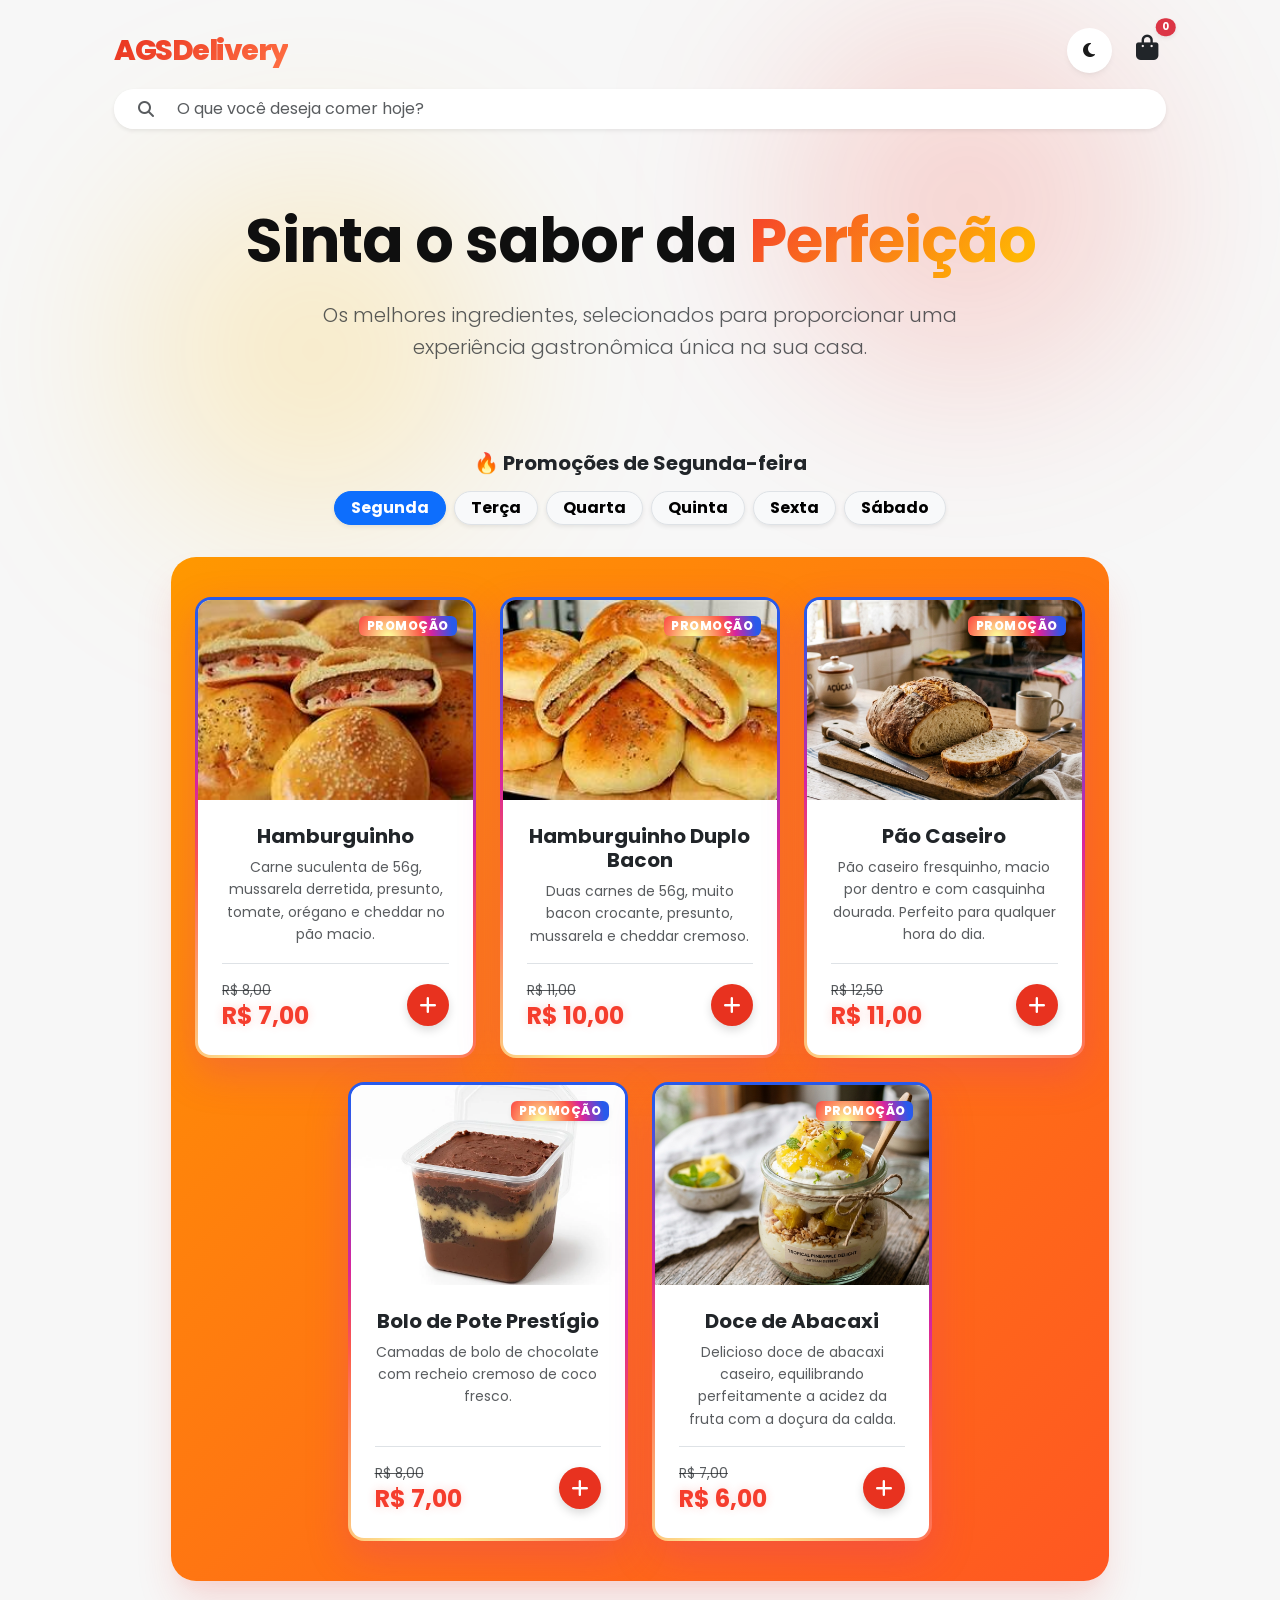
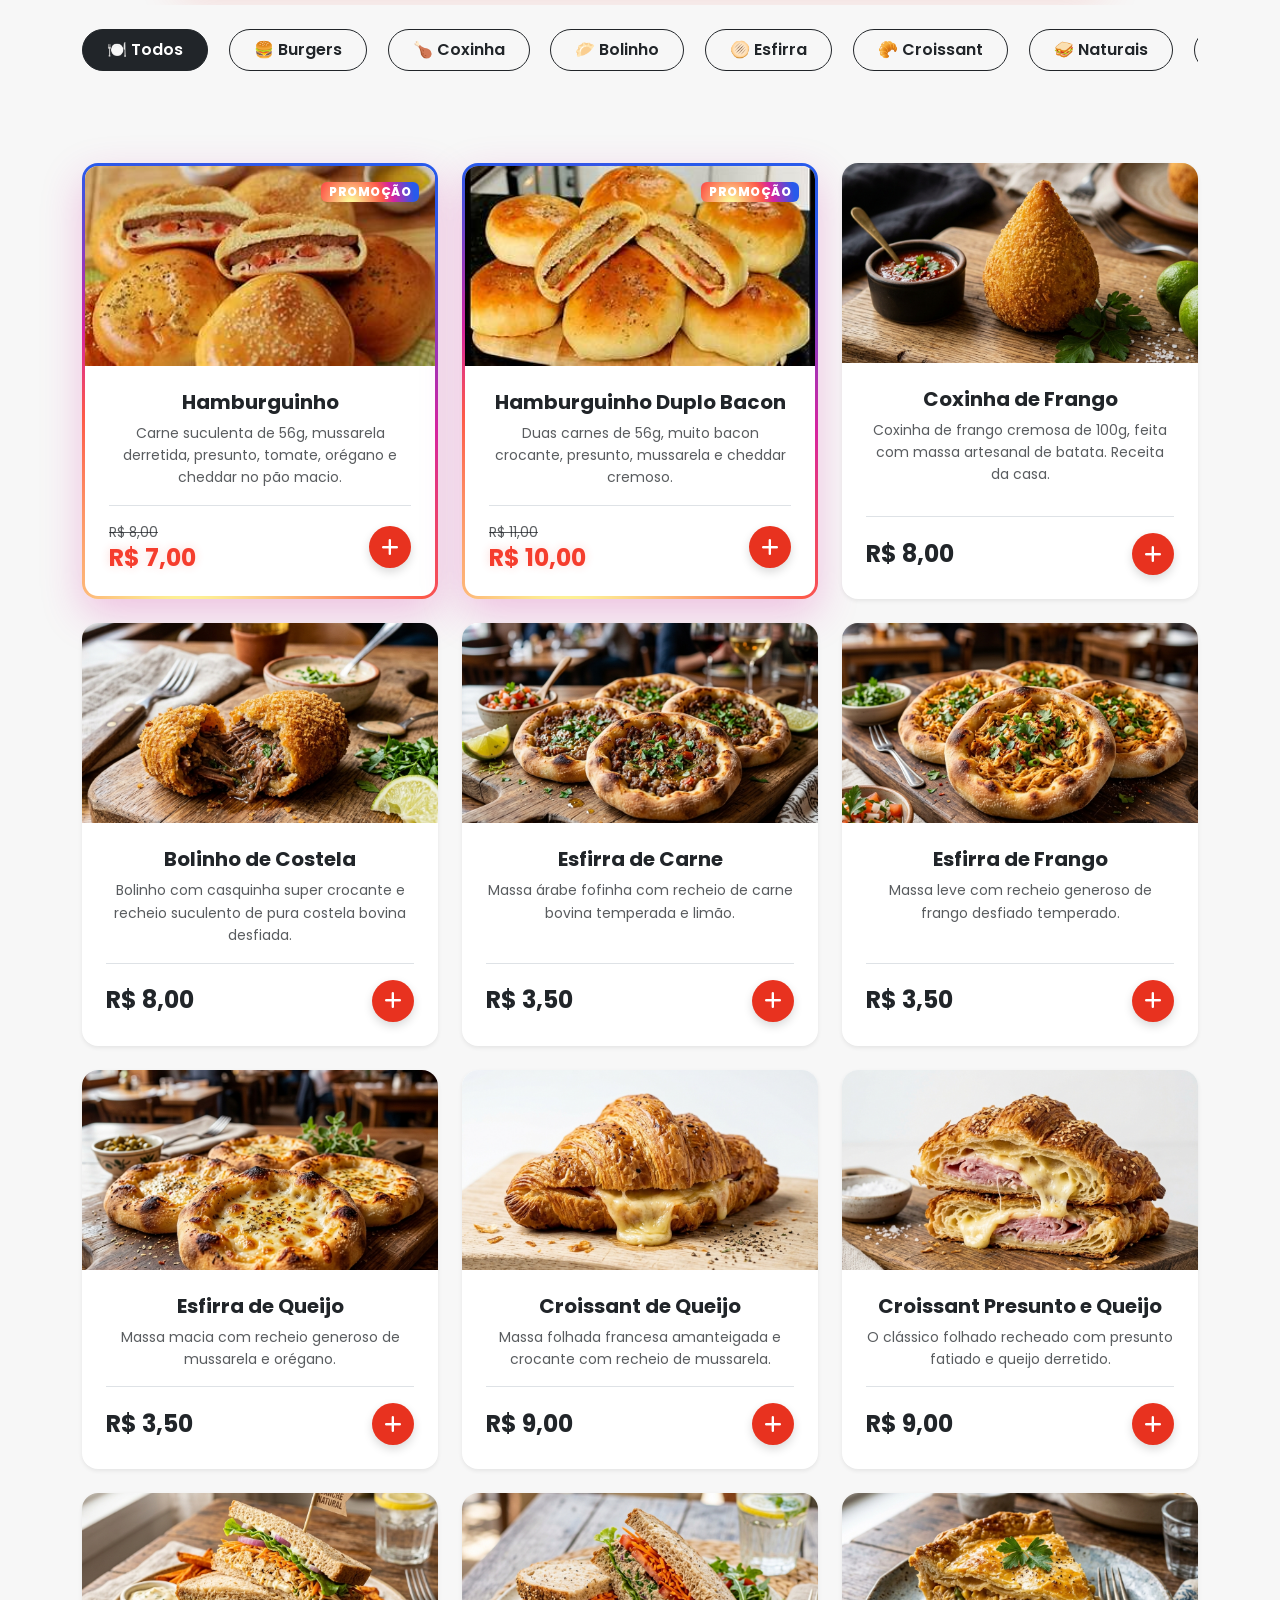
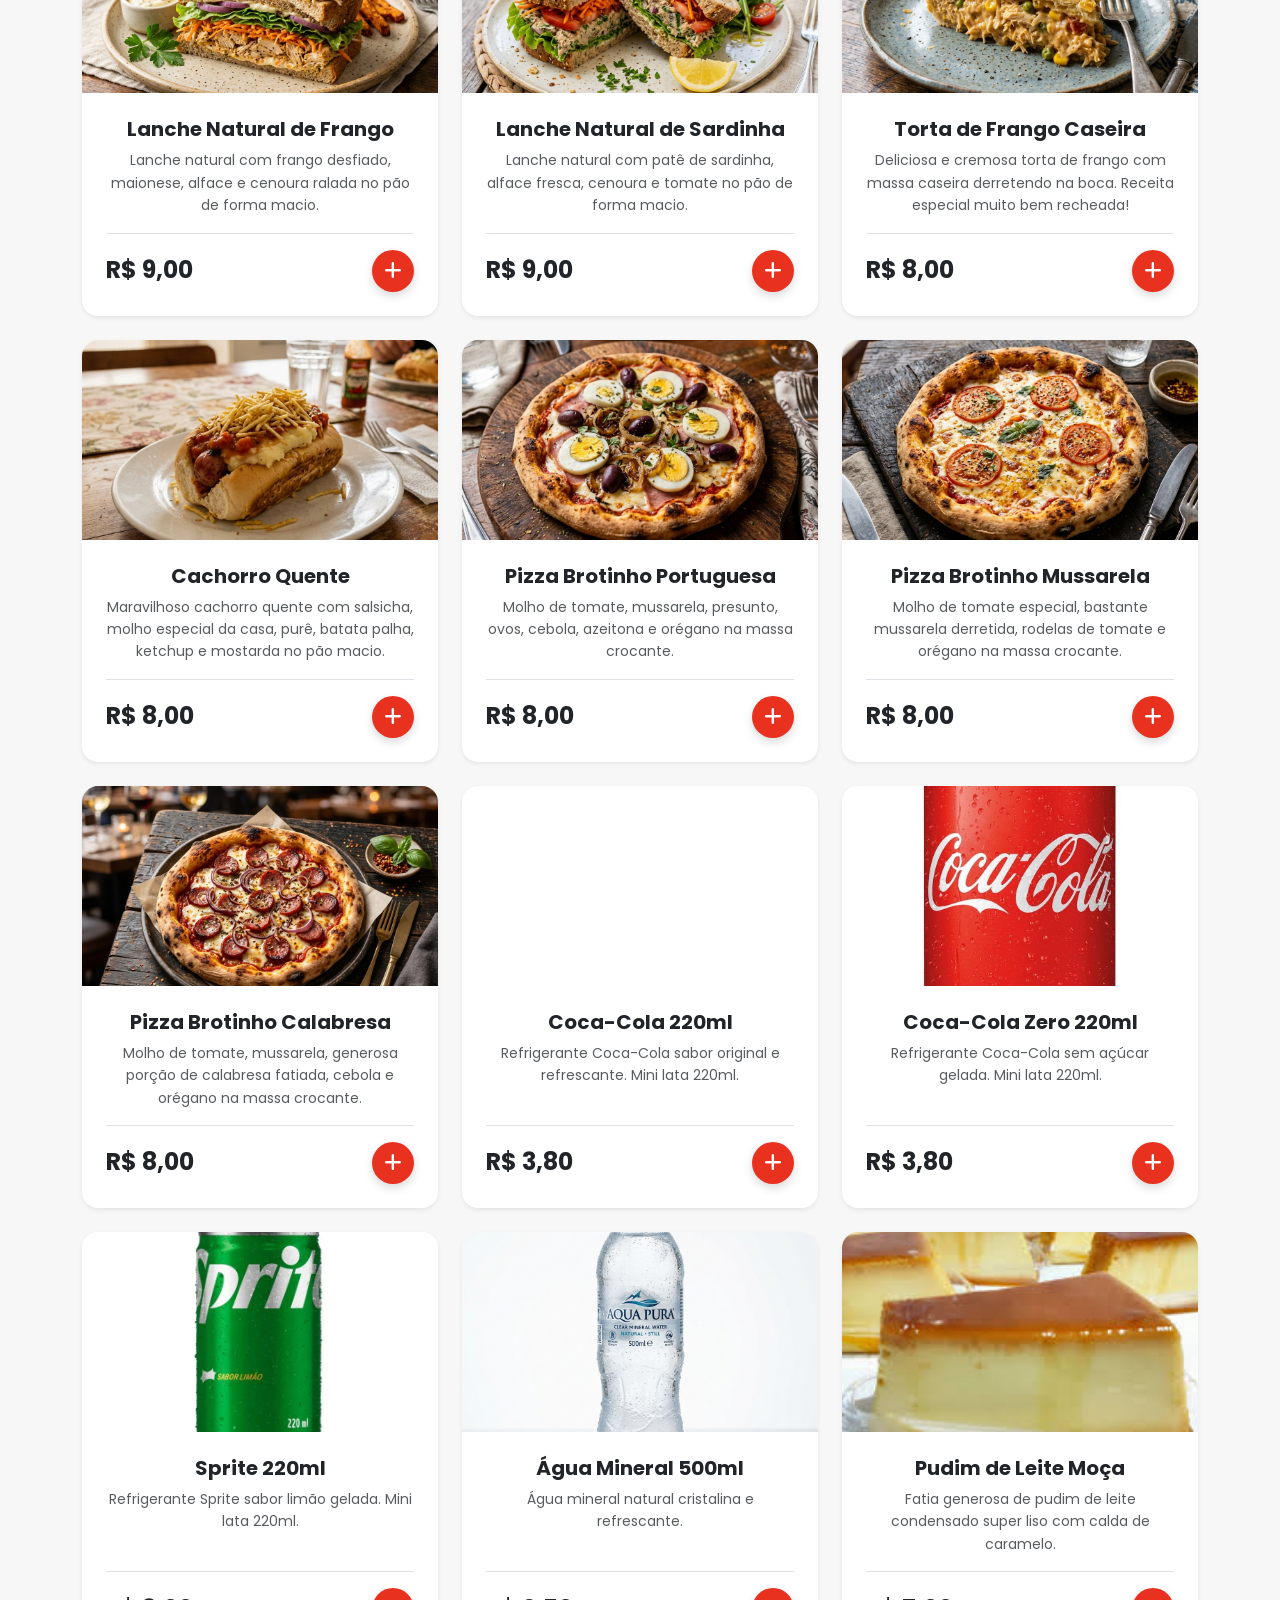
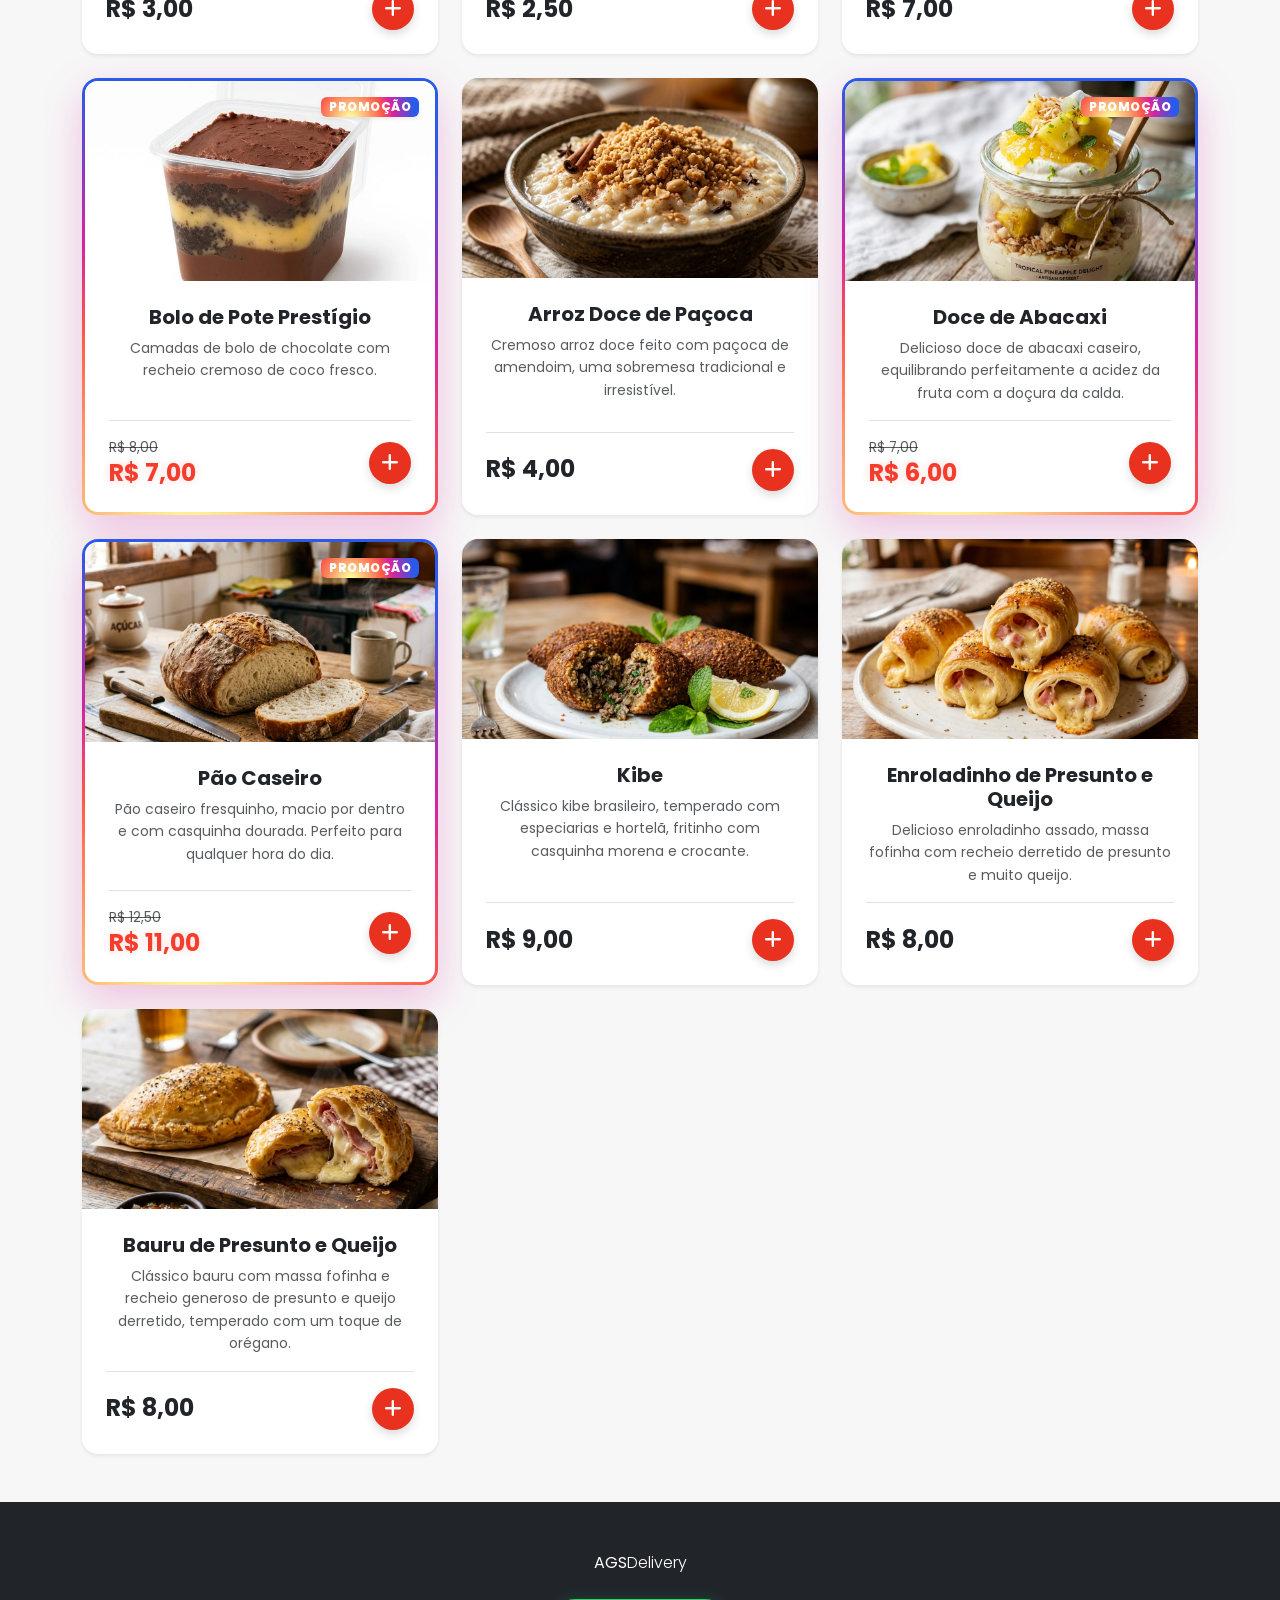
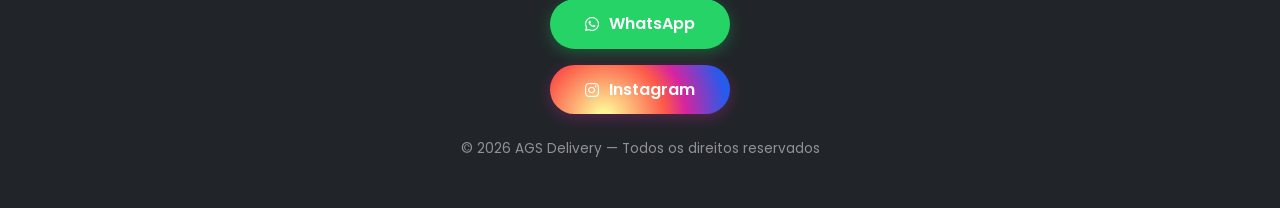
==== index.html @ 2863de83 "Cardapio 129" ====
<!DOCTYPE html>
<html lang="pt-br">

<head>
    <meta charset="UTF-8">
    <meta name="viewport" content="width=device-width, initial-scale=1.0">
    <link href="https://cdn.jsdelivr.net/npm/bootstrap@5.3.3/dist/css/bootstrap.min.css" rel="stylesheet">
    <link href="https://fonts.googleapis.com/css2?family=Poppins:wght@300;400;500;600;700;800;900&display=swap"
        rel="stylesheet">
    <link rel="stylesheet" href="https://cdnjs.cloudflare.com/ajax/libs/font-awesome/6.4.0/css/all.min.css">
    <link rel="stylesheet" href="./style.css?v=23">
</head>

<body>

    <header class="glass">
        <div class="container position-relative py-2">
            <div class="d-flex justify-content-between align-items-center">
                <div class="logo mb-0 text-start">AGS<span>Delivery</span></div>

                <div class="d-flex align-items-center gap-2">
                    <button id="themeToggle" class="theme-toggle me-2" title="Alternar tema">
                        <i class="fas fa-moon"></i>
                    </button>
                    <button class="cart-header-btn bg-transparent border-0 position-relative p-2" data-bs-toggle="modal"
                        data-bs-target="#cartModal" aria-label="Abrir Carrinho">
                        <i class="fas fa-shopping-bag text-dark" style="font-size: 1.6rem;"></i>
                        <span
                            class="position-absolute top-0 start-100 translate-middle badge rounded-pill bg-danger shadow-sm"
                            id="cartCount" style="font-size: 0.65rem;">0</span>
                    </button>
                </div>
            </div>

            <div class="search-container w-100 mt-3 pb-1">
                <div class="input-group shadow-sm rounded-pill">
                    <span class="input-group-text bg-white border-0 rounded-start-pill ps-4">
                        <i class="fas fa-search text-muted"></i>
                    </span>
                    <input type="text" id="searchInput" class="form-control bg-white border-0 rounded-end-pill py-2"
                        placeholder="O que você deseja comer hoje?">
                </div>
            </div>
        </div>
    </header>

    <main class="container">
        <section class="hero text-center">
            <h1 class="display-4 fw-bold">Sinta o sabor da <span class="text-gradient">Perfeição</span></h1>
            <p class="lead text-muted mx-auto" style="max-width: 700px;">
                Os melhores ingredientes, selecionados para proporcionar uma experiência gastronômica única na sua casa.
            </p>
        </section>

        <section id="promoCarouselContainer" class="daily-promo-section py-4"></section>

        <section class="categories" id="categoryContainer"></section>

        <section class="grid py-5">
            <div id="menuGrid" class="row g-4"></div>
        </section>
    </main>

    <footer class="bg-dark text-white py-5">
        <div class="container text-center">
            <div class="footer-logo mb-4">AGS<span style="font-weight:300">Delivery</span></div>

            <div class="footer-contact d-flex flex-column align-items-center gap-3 mb-4">
                <a href="https://chat.whatsapp.com/HgplOITiLRwKua9uh7a7Qv" target="_blank"
                    class="footer-btn whatsapp-btn">
                    <i class="fab fa-whatsapp"></i> WhatsApp
                </a>

                <a href="https://www.instagram.com/agsdelivery24/" target="_blank" rel="noopener noreferrer"
                    class="footer-btn instagram-btn">
                    <i class="fab fa-instagram"></i> Instagram
                </a>
            </div>

            <p class="footer-copy mb-0">© 2026 AGS Delivery — Todos os direitos reservados</p>
        </div>
    </footer>


    <!-- Cart Modal -->
    <div class="modal fade" id="cartModal" tabindex="-1" aria-labelledby="cartModalLabel" aria-hidden="true">
        <div class="modal-dialog modal-dialog-centered modal-lg">
            <div class="modal-content border-0 rounded-4 shadow-lg">
                <div class="modal-header border-bottom-0 pb-0">
                    <h5 class="modal-title fw-bold fs-4" id="cartModalLabel"><i
                            class="fas fa-shopping-bag me-2 text-primary"></i>Seu Carrinho</h5>
                    <button type="button" class="btn-close shadow-none" data-bs-dismiss="modal"
                        aria-label="Close"></button>
                </div>
                <div class="modal-body p-4">
                    <div id="cartItems" class="mb-4">
                        <p class="text-muted text-center my-4 py-4 bg-light rounded-4">Seu carrinho está vazio.</p>
                    </div>

                    <div class="bg-light p-4 rounded-4 mb-0">
                        <div class="d-flex justify-content-between align-items-center mb-0">
                            <h5 class="fw-bold mb-0 text-dark">Subtotal:</h5>
                            <h3 class="fw-bold text-danger mb-0" id="cartTotal">R$ 0,00</h3>
                        </div>
                    </div>
                </div>
                <div class="modal-footer border-top-0 pt-0 pb-4 px-4 d-flex flex-column flex-sm-row gap-2">
                    <button type="button" class="btn btn-light rounded-pill px-4 py-2 w-100 fw-bold border"
                        data-bs-dismiss="modal">Continuar Comprando</button>
                    <button id="btnConfirmarPedido" type="button" class="btn btn-primary rounded-pill px-4 py-2 w-100 fw-bold m-0 shadow-sm"
                         onclick="irParaPagamento()">Confirmar Pedido <i class="fas fa-arrow-right ms-2"></i></button>
                </div>
            </div>
        </div>
    </div>


    <!-- Toast Container -->
    <div id="toastContainer" class="toast-container"></div>

    <script src="https://cdn.jsdelivr.net/npm/bootstrap@5.3.3/dist/js/bootstrap.bundle.min.js"></script>
    <script src="menuData.js?v=17"> </script>
    <script src="script.js?v=30"></script>
</body>

</html><!-- refresh -->
---- style.css ----
@import url('https://fonts.googleapis.com/css2?family=Poppins:wght@300;400;500;600;700;800;900&display=swap');

:root {
    --primary: #e8321f;
    --primary-hover: #c42a18;
    --secondary: #0f0f0f;
    --accent: #ffb703;
    --background: #f7f7f7;
    --surface: #ffffff;
    --text: #1a1a1a;
    --text-muted: #6b7280;
    --shadow-sm: 0 4px 6px -1px rgba(0, 0, 0, 0.05), 0 2px 4px -1px rgba(0, 0, 0, 0.03);
    --shadow-md: 0 10px 20px -3px rgba(0, 0, 0, 0.08), 0 4px 6px -2px rgba(0, 0, 0, 0.04);
    --shadow-lg: 0 25px 40px -5px rgba(232, 50, 31, 0.15), 0 10px 15px -5px rgba(232, 50, 31, 0.05);
    --glass-bg: rgba(255, 255, 255, 0.85);
    --glass-border: rgba(255, 255, 255, 0.5);
    --gradient-primary: linear-gradient(135deg, #e8321f 0%, #ff7043 100%);
    --radius: 20px;
    --transition: all 0.4s cubic-bezier(0.16, 1, 0.3, 1);
}

/* Dark Mode Variables */
[data-theme="dark"] {
    --background: #0f0f0f;
    --surface: #1e1e1e;
    --text: #f3f4f6;
    --text-muted: #9ca3af;
    --glass-bg: rgba(30, 30, 30, 0.85);
    --glass-border: rgba(255, 255, 255, 0.1);
    --shadow-sm: 0 4px 6px -1px rgba(0, 0, 0, 0.3);
    --shadow-md: 0 10px 20px -3px rgba(0, 0, 0, 0.5);
    --shadow-lg: 0 25px 40px -5px rgba(0, 0, 0, 0.6);
}

* {
    margin: 0;
    padding: 0;
    box-sizing: border-box;
    font-family: 'Poppins', sans-serif;
}

body {
    background-color: var(--background);
    color: var(--text);
    overflow-x: hidden;
    line-height: 1.6;
}

/* Glassmorphism */
.glass {
    background: var(--glass-bg);
    backdrop-filter: blur(12px);
    -webkit-backdrop-filter: blur(12px);
    border: 1px solid var(--glass-border);
    box-shadow: var(--shadow-md);
}

/* Header */
header {
    position: fixed;
    top: 0;
    width: 100%;
    z-index: 1000;
    padding: 1.2rem 8%;
    display: flex;
    justify-content: space-between;
    align-items: center;
    transition: var(--transition);
}

header.scrolled {
    padding: 0.8rem 8%;
    background: rgba(255, 255, 255, 0.9);
}

.logo {
    font-size: 1.8rem;
    font-weight: 800;
    background: var(--gradient-primary);
    -webkit-background-clip: text;
    background-clip: text;
    -webkit-text-fill-color: transparent;
    letter-spacing: -1.5px;
}

.search-container input:focus {
    outline: none;
    box-shadow: 0 0 0 0.25rem rgba(232, 50, 31, 0.25);
}

/* Hero Section */
.hero {
    position: relative;
    margin-top: 80px;
    padding: 8rem 8% 6rem;
    text-align: center;
    background: transparent;
}

.hero::before,
.hero::after {
    content: '';
    position: absolute;
    width: 350px;
    height: 350px;
    border-radius: 50%;
    filter: blur(100px);
    z-index: -1;
    animation: blobBounce 8s infinite alternate ease-in-out;
}

.hero::before {
    top: -50px;
    right: 5%;
    background: rgba(245, 61, 45, 0.2);
}

.hero::after {
    bottom: -50px;
    left: 5%;
    background: rgba(255, 183, 3, 0.2);
    animation-delay: -4s;
}

@keyframes blobBounce {
    0% {
        transform: translateY(0) scale(1);
    }

    100% {
        transform: translateY(-50px) scale(1.2);
    }
}

.hero h1 {
    font-size: 3.8rem;
    font-weight: 800;
    color: var(--secondary);
    line-height: 1.1;
    margin-bottom: 1.5rem;
    letter-spacing: -1px;
}

.hero h1 span {
    background: linear-gradient(135deg, #f53d2d, #ffb703, #f53d2d);
    background-size: 200% auto;
    -webkit-background-clip: text;
    background-clip: text;
    -webkit-text-fill-color: transparent;
    animation: shine 4s linear infinite;
}

@keyframes shine {
    to {
        background-position: 200% center;
    }
}

.text-gradient {
    background: linear-gradient(135deg, #f53d2d, #ffb703, #f53d2d);
    background-size: 200% auto;
    -webkit-background-clip: text;
    background-clip: text;
    -webkit-text-fill-color: transparent;
    animation: shine 4s linear infinite;
}

.hero p {
    font-size: 1.25rem;
    color: var(--text-muted);
}

/* Categories */
.categories {
    padding: 1.5rem 0 1rem;
    display: flex;
    gap: 0.8rem;
    overflow-x: auto;
    position: sticky;
    top: 80px;
    z-index: 900;
    background: var(--background);
    scrollbar-width: thin;
    scrollbar-color: var(--primary) #e9ecef;
    transition: top 0.3s ease;
    scroll-padding: 0 20px;
}

/* Product Card */
.product-card {
    background: var(--surface);
    border-radius: var(--radius);
    overflow: hidden;
    transition: transform 0.4s cubic-bezier(0.165, 0.84, 0.44, 1), box-shadow 0.4s ease;
    border: 1px solid var(--glass-border);
    display: flex;
    flex-direction: column;
    position: relative;
    box-shadow: var(--shadow-sm);
}

.product-card:hover {
    transform: translateY(-10px);
    box-shadow: 0 20px 40px rgba(0, 0, 0, 0.12);
    border-color: rgba(232, 50, 31, 0.1);
}

.product-image-container {
    width: 100%;
    height: 240px;
    background: #f8f8f8;
    overflow: hidden;
    position: relative;
    display: block;
}

.product-image {
    width: 100%;
    height: 100%;
    object-fit: cover;
    transition: transform 0.8s ease;
    display: block;
}

.product-info {
    padding: 1.8rem;
    flex-grow: 1;
    display: flex;
    flex-direction: column;
}

.product-info h3 {
    font-size: 1.3rem;
    margin-bottom: 0.6rem;
    color: var(--secondary);
    font-weight: 700;
}

.product-info p {
    font-size: 0.95rem;
    color: var(--text-muted);
    margin-bottom: 1.5rem;
    display: -webkit-box;
    -webkit-line-clamp: 2;
    line-clamp: 2;
    -webkit-box-orient: vertical;
    overflow: hidden;
    height: 3rem;
}

.product-footer {
    display: flex;
    justify-content: space-between;
    align-items: center;
    margin-top: auto;
    padding-top: 1.2rem;
    border-top: 1px solid #f8f8f8;
}

.price {
    font-size: 1.6rem;
    font-weight: 900;
    background: var(--gradient-primary);
    -webkit-background-clip: text;
    background-clip: text;
    -webkit-text-fill-color: transparent;
}

/* Daily Promo Section */
.daily-promo-section {
    padding: 0 8% 2rem;
    margin-top: -3rem;
    position: relative;
    z-index: 10;
}

.promo-banner {
    background: linear-gradient(135deg, var(--primary) 0%, #ff5252 100%);
    border-radius: var(--radius);
    padding: 2rem;
    color: white;
    box-shadow: var(--shadow-lg);
    position: relative;
    overflow: hidden;
}

.promo-day-selector {
    display: flex;
    gap: 0.5rem;
    margin-bottom: 0.8rem;
    overflow-x: auto;
    scrollbar-width: none;
}

.promo-day-selector::-webkit-scrollbar {
    display: none;
}

.day-btn {
    background: white;
    border: 1px solid #e0e0e0;
    color: var(--text-muted);
    padding: 0.5rem 1.2rem;
    border-radius: 50px;
    cursor: pointer;
    font-weight: 600;
    transition: var(--transition);
    font-size: 0.95rem;
}

.day-btn.active {
    background: var(--primary);
    color: white;
    border-color: var(--primary);
}

.promo-title {
    font-size: 1.6rem;
    margin-bottom: 1.5rem;
    font-weight: 800;
    display: flex;
    align-items: center;
    gap: 10px;
}

/* Promo Banner Overrides */
.promo-product-card {
    transition: transform 0.3s ease, box-shadow 0.3s ease;
}

.promo-product-card:hover {
    transform: translateY(-8px);
}

/* Promotional Product Card Specifics */
.promo-product-card {
    box-shadow: 0 15px 35px rgba(0, 0, 0, 0.1) !important;
}

.promo-product-card .product-image-container {
    height: 180px;
}

.promo-product-card .product-info h3 {
    font-size: 1.05rem;
    line-height: 1.35;
    height: 4.3rem;
    /* Espaço para até 3 linhas de título */
    margin-bottom: 0.5rem;
    display: -webkit-box;
    -webkit-line-clamp: 3;
    line-clamp: 3;
    -webkit-box-orient: vertical;
    overflow: hidden;
}

.promo-product-card .product-info p {
    font-size: 0.85rem;
    height: 3.8rem;
    /* Espaço para até 3 linhas de descrição */
    margin-bottom: 1rem;
    display: -webkit-box;
    -webkit-line-clamp: 3;
    line-clamp: 3;
    -webkit-box-orient: vertical;
    overflow: hidden;
}

.promo-product-card .price {
    font-size: 1.5rem;
    white-space: nowrap;
}

/* Helpers from script.js */
.promo-badge {
    position: absolute;
    top: 10px;
    right: 10px;
    background: var(--gradient-primary);
    color: white;
    padding: 6px 14px;
    border-radius: 30px;
    font-weight: 900;
    font-size: 0.85rem;
    z-index: 10;
    box-shadow: 0 6px 15px rgba(232, 50, 31, 0.4);
    letter-spacing: 1px;
    text-transform: uppercase;
}

.promo-border {
    border: 3px solid transparent !important;
    background: linear-gradient(white, white) padding-box,
        radial-gradient(circle at 30% 107%, #fdf497 0%, #fdf497 5%, #fd5949 45%, #d6249f 60%, #285AEB 90%) border-box;
    box-shadow: 0 15px 40px rgba(214, 36, 159, 0.25) !important;
    transform: translateY(-8px);
}

.product-card:hover .card-img-top {
    transform: scale(1.08);
}

.card-img-top {
    transition: transform 0.6s cubic-bezier(0.165, 0.84, 0.44, 1);
}

.bg-instagram {
    background: radial-gradient(circle at 30% 107%, #fdf497 0%, #fdf497 5%, #fd5949 45%, #d6249f 60%, #285AEB 90%);
    color: white !important;
    font-weight: 800;
    letter-spacing: 0.5px;
    box-shadow: 0 4px 10px rgba(0, 0, 0, 0.2);
}

.promo-price-text {
    color: #f53d2d;
    text-shadow: 0 0 10px rgba(245, 61, 45, 0.2);
}

.price-wrapper {
    text-align: left;
}

.price-label {
    color: var(--text-muted);
    font-size: 0.75rem;
    text-transform: uppercase;
    font-weight: 700;
    display: block;
    margin-bottom: 2px;
}

.empty-state {
    grid-column: 1 / -1;
    text-align: center;
    padding: 4rem 2rem;
    color: var(--text-muted);
}

.empty-state i {
    font-size: 3rem;
    margin-bottom: 1rem;
    color: #eee;
}

/* Footer Buttons */
.footer-btn {
    padding: 12px 30px;
    border-radius: 50px;
    text-decoration: none;
    font-weight: 600;
    display: inline-flex;
    align-items: center;
    justify-content: center;
    gap: 10px;
    transition: var(--transition);
    color: white !important;
    min-width: 180px;
}

.whatsapp-btn {
    background: #25D366;
    box-shadow: 0 4px 15px rgba(37, 211, 102, 0.3);
}

.whatsapp-btn:hover {
    transform: translateY(-3px);
    box-shadow: 0 8px 25px rgba(37, 211, 102, 0.5);
    background: #1eb956;
}

.instagram-btn {
    background: radial-gradient(circle at 30% 107%, #fdf497 0%, #fdf497 5%, #fd5949 45%, #d6249f 60%, #285AEB 90%);
    box-shadow: 0 4px 15px rgba(214, 36, 159, 0.3);
}

/* Category Scrolling */
.categories {
    overflow-x: auto !important;
    -webkit-overflow-scrolling: touch;
    /* Scroll suave no iOS */
    scroll-behavior: smooth;
    padding-bottom: 12px;
    white-space: nowrap;
}

.categories::-webkit-scrollbar {
    height: 8px;
    display: block;
}

.categories::-webkit-scrollbar-track {
    background: #e9ecef;
    border-radius: 100px;
    margin: 0 20px;
}

.categories::-webkit-scrollbar-thumb {
    background: var(--primary);
    border-radius: 100px;
    border: 2px solid #e9ecef;
    box-shadow: 0 1px 3px rgba(0, 0, 0, 0.1);
}

.categories::-webkit-scrollbar-thumb:hover {
    background: var(--primary-hover);
}

/* Cart Button & Modal */
.cart-floating-btn {
    position: fixed;
    bottom: 30px;
    right: 30px;
    height: 65px;
    width: 65px;
    border-radius: 50%;
    background: var(--gradient-primary);
    color: white;
    border: none;
    font-size: 1.5rem;
    z-index: 1050;
    display: flex;
    justify-content: center;
    align-items: center;
    transition: transform 0.3s cubic-bezier(0.175, 0.885, 0.32, 1.275);
}

.cart-floating-btn:hover {
    transform: scale(1.1);
    color: white;
}

.cart-item {
    display: flex;
    justify-content: space-between;
    align-items: center;
    padding: 12px 16px;
    background: #fff;
    border: 1px solid #dee2e6;
    border-radius: 12px;
    margin-bottom: 10px;
    transition: all 0.2s ease;
}

.cart-item:hover {
    box-shadow: 0 4px 8px rgba(0, 0, 0, 0.05);
}

.cart-item-name {
    font-weight: 700;
    color: #212529;
    font-size: 0.95rem;
    margin-bottom: 2px;
}

.cart-item-price {
    color: var(--primary);
    font-size: 0.9rem;
    font-weight: 600;
}

/* Stylish Add Button */
.btn-add-cart {
    background: var(--primary);
    /* Vermelho/Laranja do tema */
    color: #ffffff;
    border: none;
    width: 42px;
    height: 42px;
    border-radius: 50%;
    display: flex;
    justify-content: center;
    align-items: center;
    font-size: 1.2rem;
    transition: all 0.3s cubic-bezier(0.175, 0.885, 0.32, 1.275);
    box-shadow: 0 4px 10px rgba(0, 0, 0, 0.15);
}

.btn-add-cart:hover {
    background: #d32f2f;
    transform: scale(1.1) rotate(90deg);
    color: white;
}

.btn-add-cart.active {
    background: #25D366;
    /* WhatsApp Green for checkmark */
    transform: scale(1.1);
    color: white;
}

.instagram-btn:hover {
    transform: translateY(-3px) scale(1.02);
    box-shadow: 0 8px 25px rgba(214, 36, 159, 0.5);
}

.footer-copy {
    font-size: 0.85rem;
    color: rgba(255, 255, 255, 0.5);
}

/* MOBILE QUERIES */
@media (max-width: 600px) {
    header {
        padding: 0.8rem 5%;
        flex-direction: column;
        gap: 0.8rem;
    }

    header.scrolled {
        padding: 0.6rem 5%;
    }

    .logo {
        font-size: 1.5rem;
    }

    .search-container {
        margin: 0;
        width: 100%;
        max-width: 100%;
    }

    .search-container input {
        padding: 0.7rem 1.2rem 0.7rem 2.8rem;
        font-size: 0.9rem;
    }

    .hero {
        margin-top: 100px;
        padding: 4rem 5% 3rem;
    }

    .hero h1 {
        font-size: 2rem;
    }

    .hero p {
        font-size: 1rem;
    }

    .categories {
        padding: 0.8rem 5%;
        top: 115px;
        gap: 0.6rem;
    }

    .category-pill {
        padding: 0.6rem 1.4rem;
        font-size: 0.85rem;
    }

    .menu-grid {
        padding: 1.5rem 5% 4rem;
        grid-template-columns: 1fr;
        gap: 1.5rem;
    }

    .product-image-container {
        height: 200px !important;
    }

    .daily-promo-section {
        padding: 0 5% 1.5rem;
    }

    .promo-banner {
        padding: 1.5rem 1rem;
    }

    .promo-day-selector {
        padding: 0 5%;
        justify-content: flex-start !important;
    }

    .day-btn {
        padding: 0.4rem 1rem;
        font-size: 0.85rem;
    }

    .promo-title {
        font-size: 1.2rem;
        justify-content: center;
        margin-bottom: 1.5rem;
    }

    .promo-items {
        flex-direction: column !important;
        overflow-x: visible !important;
        gap: 1.5rem;
    }

    .promo-items .product-card {
        flex: 1 1 auto !important;
        width: 100% !important;
        min-width: 100% !important;
        max-width: 100% !important;
        scroll-snap-align: none;
    }

    .promo-product-card .product-image-container {
        height: 180px !important;
    }

    .product-image {
        display: block !important;
        height: 100% !important;
    }

    footer {
        padding: 3rem 5%;
    }
}

/* Checkout Enhancements */
.checkout-fields .form-control {
    background-color: #f8f9fa;
    transition: var(--transition);
}

.checkout-fields .form-control:focus {
    background-color: #fff;
    box-shadow: 0 0 0 0.25rem rgba(232, 50, 31, 0.1);
}

.pix-payment-container {
    background: #fff;
    transition: var(--transition);
}

.qr-code-wrapper {
    transition: var(--transition);
}

.qr-code-wrapper:hover {
    transform: scale(1.05);
}

/* Dark Mode Toggle Button */
.theme-toggle {
    width: 45px;
    height: 45px;
    border-radius: 50%;
    border: none;
    background: var(--surface);
    color: var(--text);
    display: flex;
    align-items: center;
    justify-content: center;
    cursor: pointer;
    box-shadow: var(--shadow-sm);
    transition: var(--transition);
}

.theme-toggle:hover {
    transform: rotate(15deg) scale(1.1);
}

/* Toast Notifications */
.toast-container {
    position: fixed;
    bottom: 100px;
    left: 50%;
    transform: translateX(-50%);
    z-index: 2000;
    pointer-events: none;
}

.toast-custom {
    background: var(--secondary);
    color: white;
    padding: 12px 24px;
    border-radius: 50px;
    font-weight: 600;
    margin-bottom: 10px;
    box-shadow: var(--shadow-lg);
    display: flex;
    align-items: center;
    gap: 10px;
    animation: toastSlideUp 0.4s cubic-bezier(0.175, 0.885, 0.32, 1.275);
    pointer-events: auto;
}

[data-theme="dark"] .toast-custom {
    background: var(--primary);
}

@keyframes toastSlideUp {
    from {
        transform: translateY(50px);
        opacity: 0;
    }

    to {
        transform: translateY(0);
        opacity: 1;
    }
}

@keyframes slideDown {
    from {
        opacity: 0;
        transform: translateY(-20px);
    }

    to {
        opacity: 1;
        transform: translateY(0);
    }
}

@keyframes slideUp {
    from {
        opacity: 0;
        transform: translateY(30px);
    }

    to {
        opacity: 1;
        transform: translateY(0);
    }
}

.border-dashed {
    border: 2px dashed #dee2e6;
}

.x-small {
    font-size: 0.75rem;
}

[data-theme="dark"] .border-dashed {
    border-color: rgba(255, 255, 255, 0.1);
}
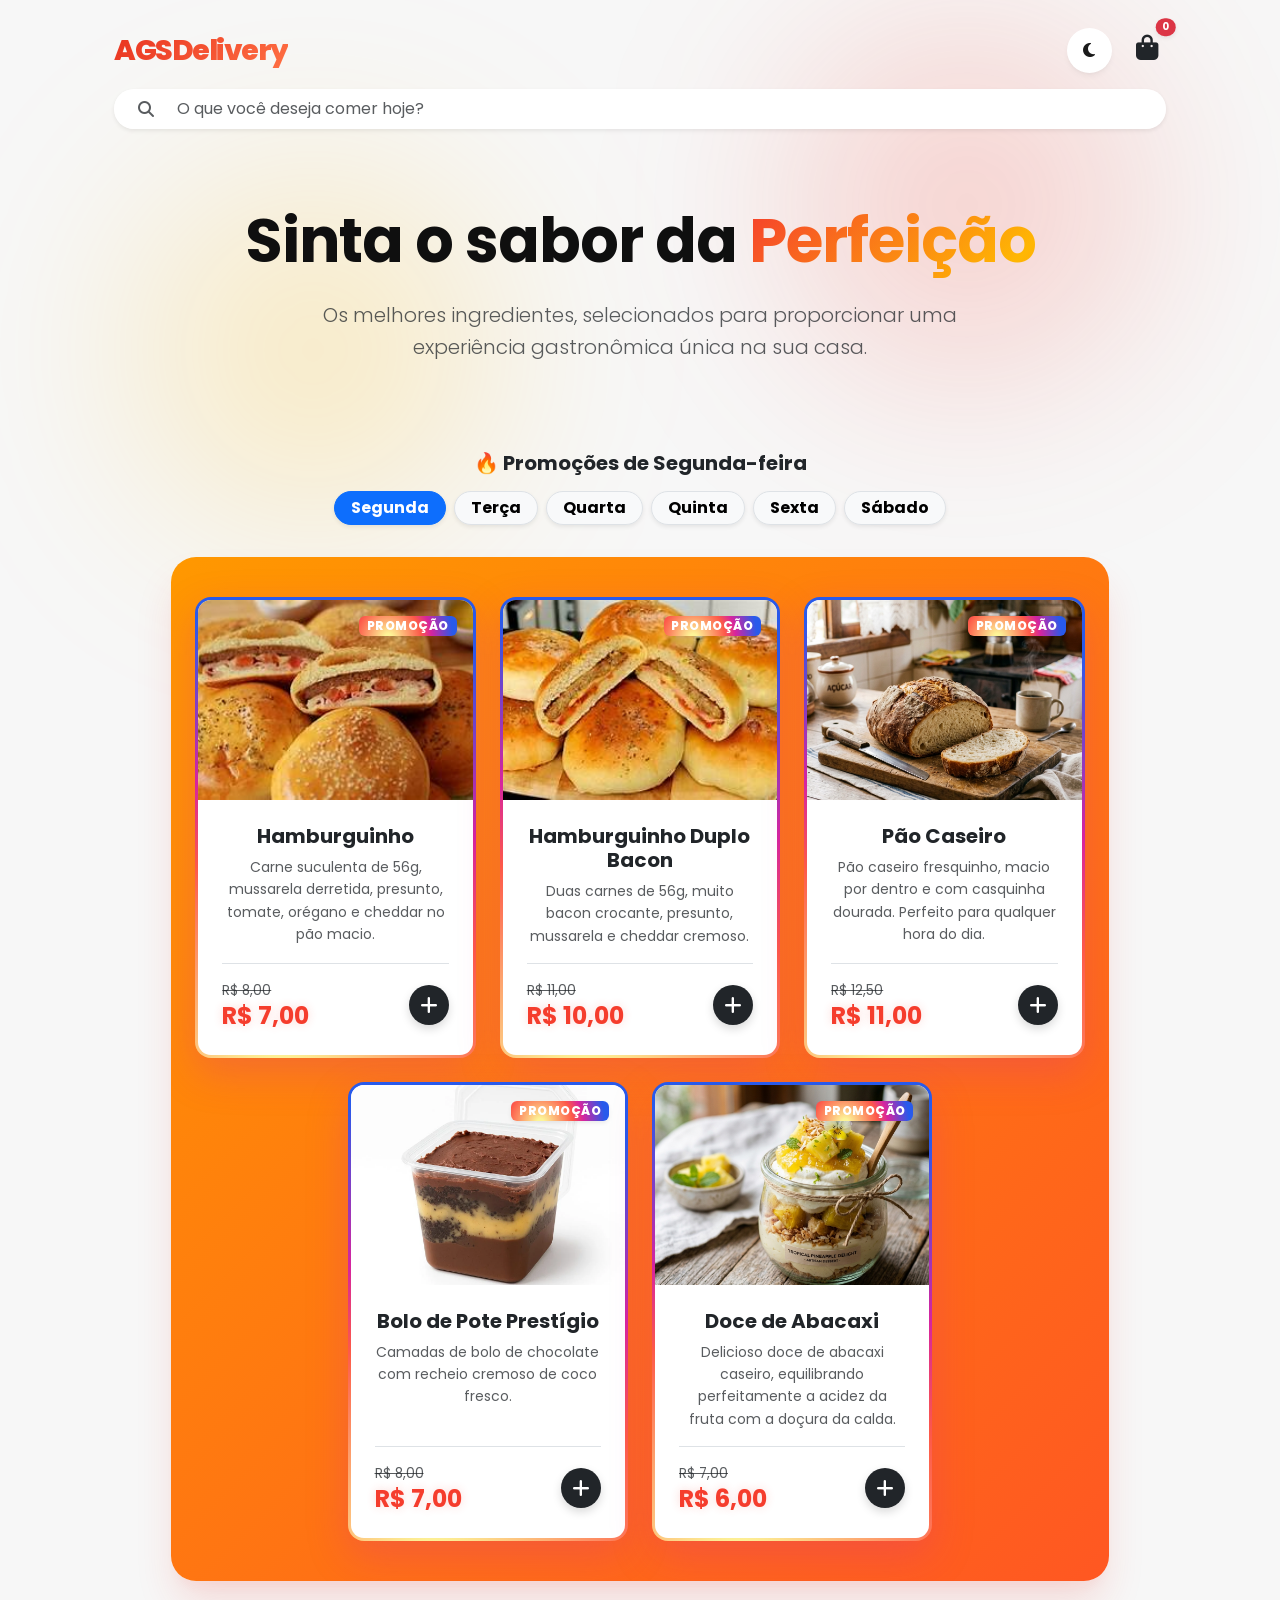
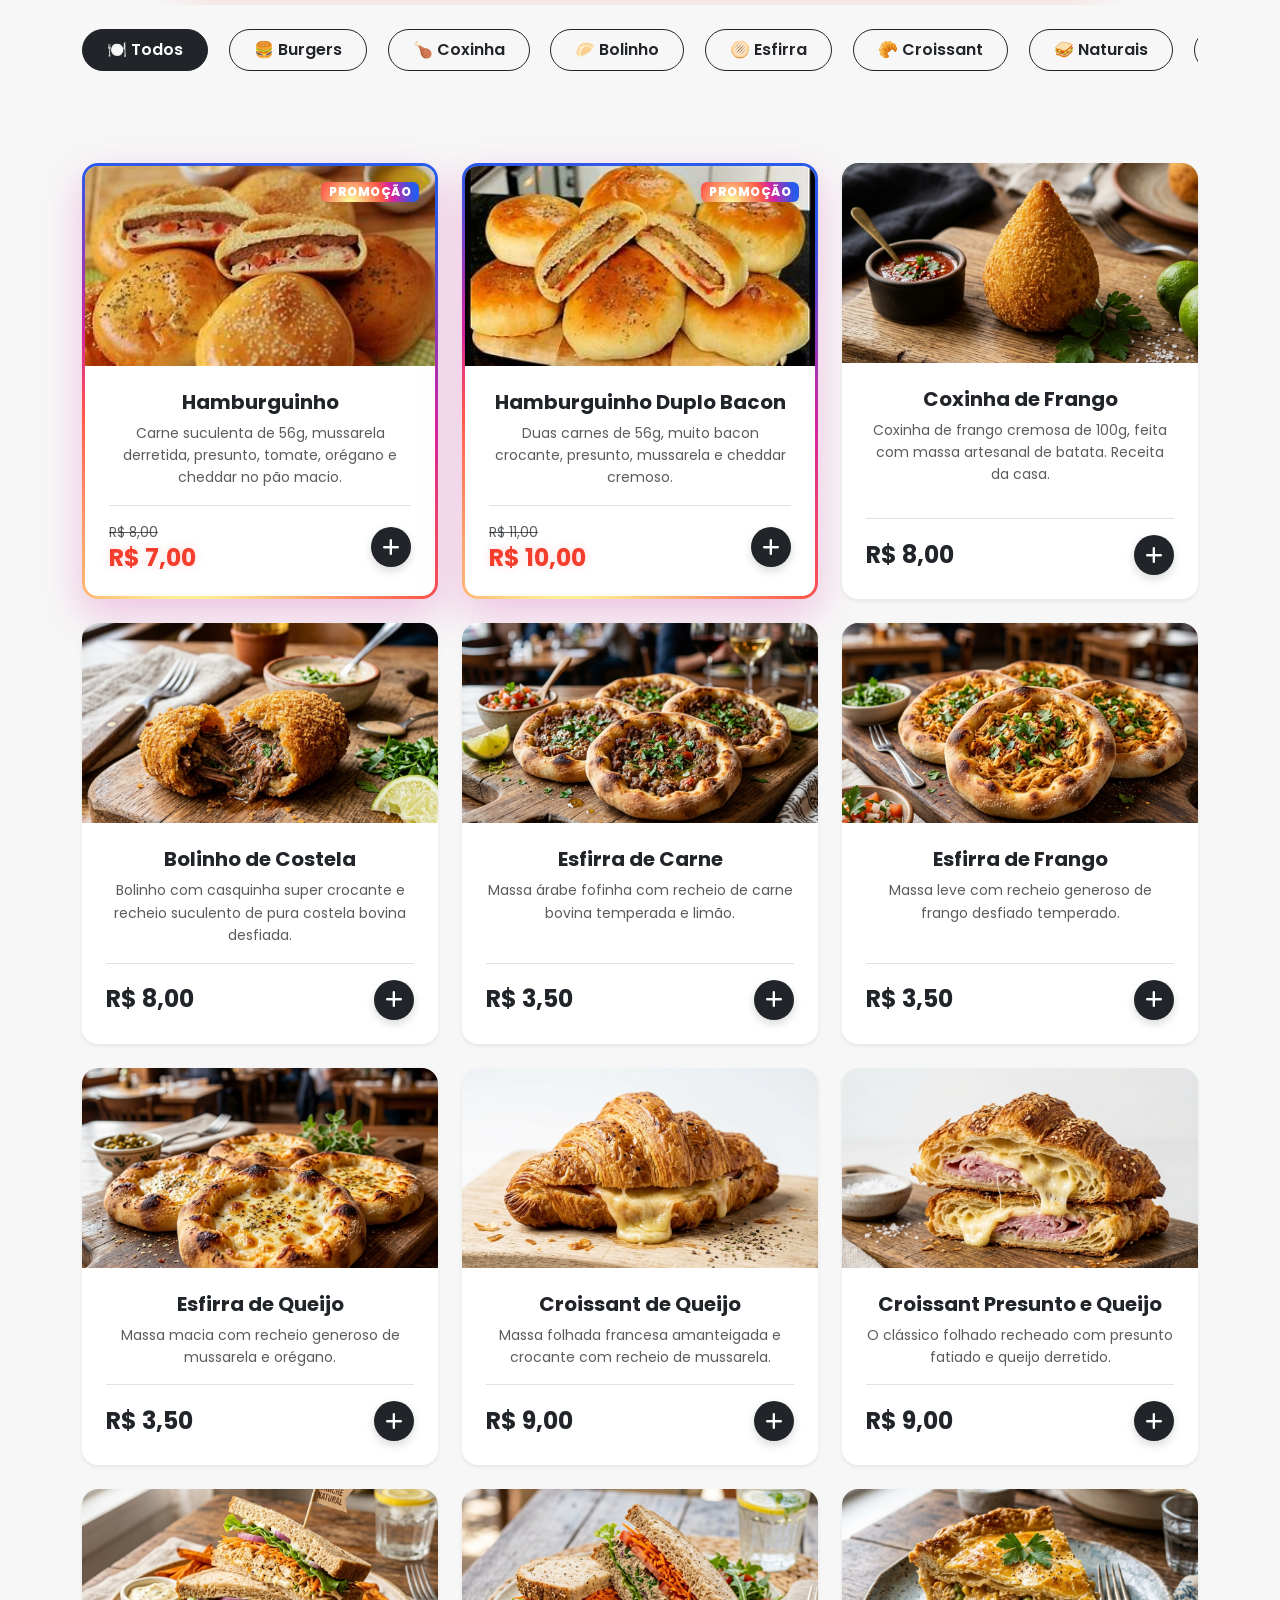
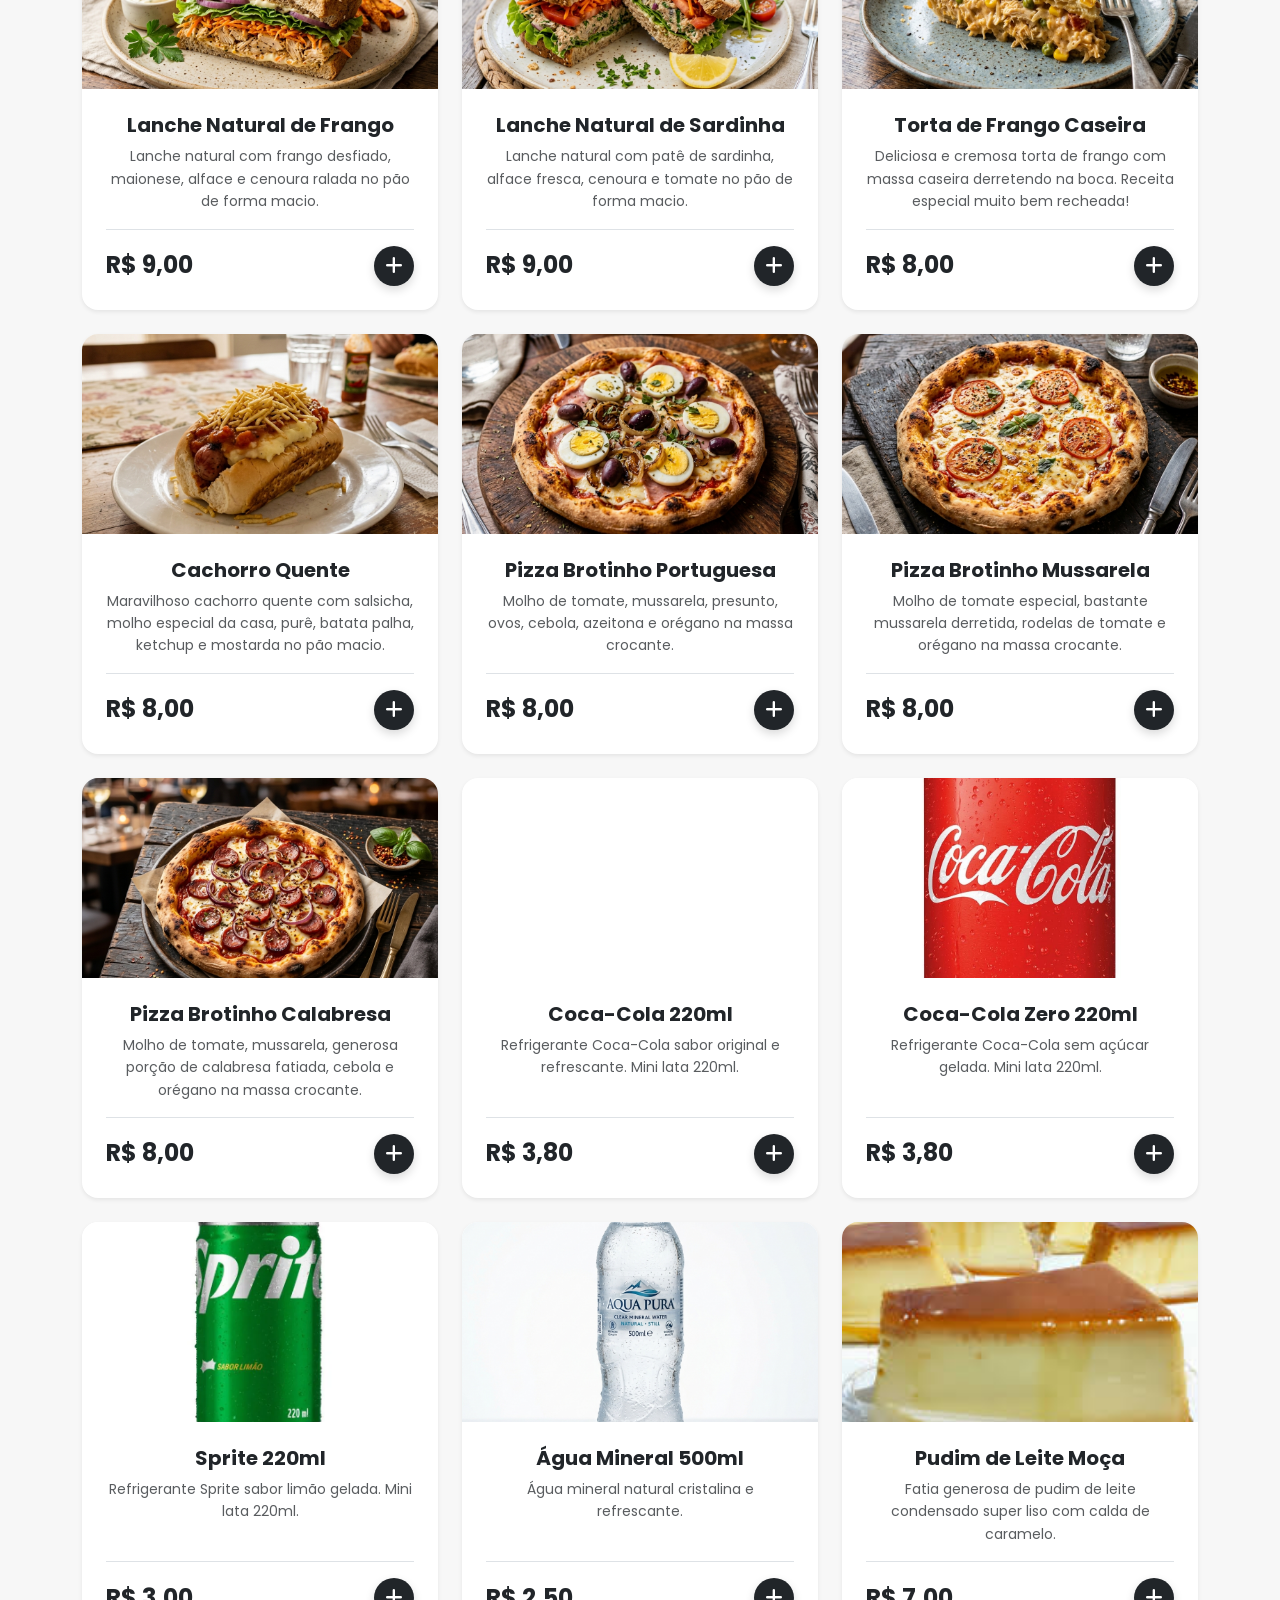
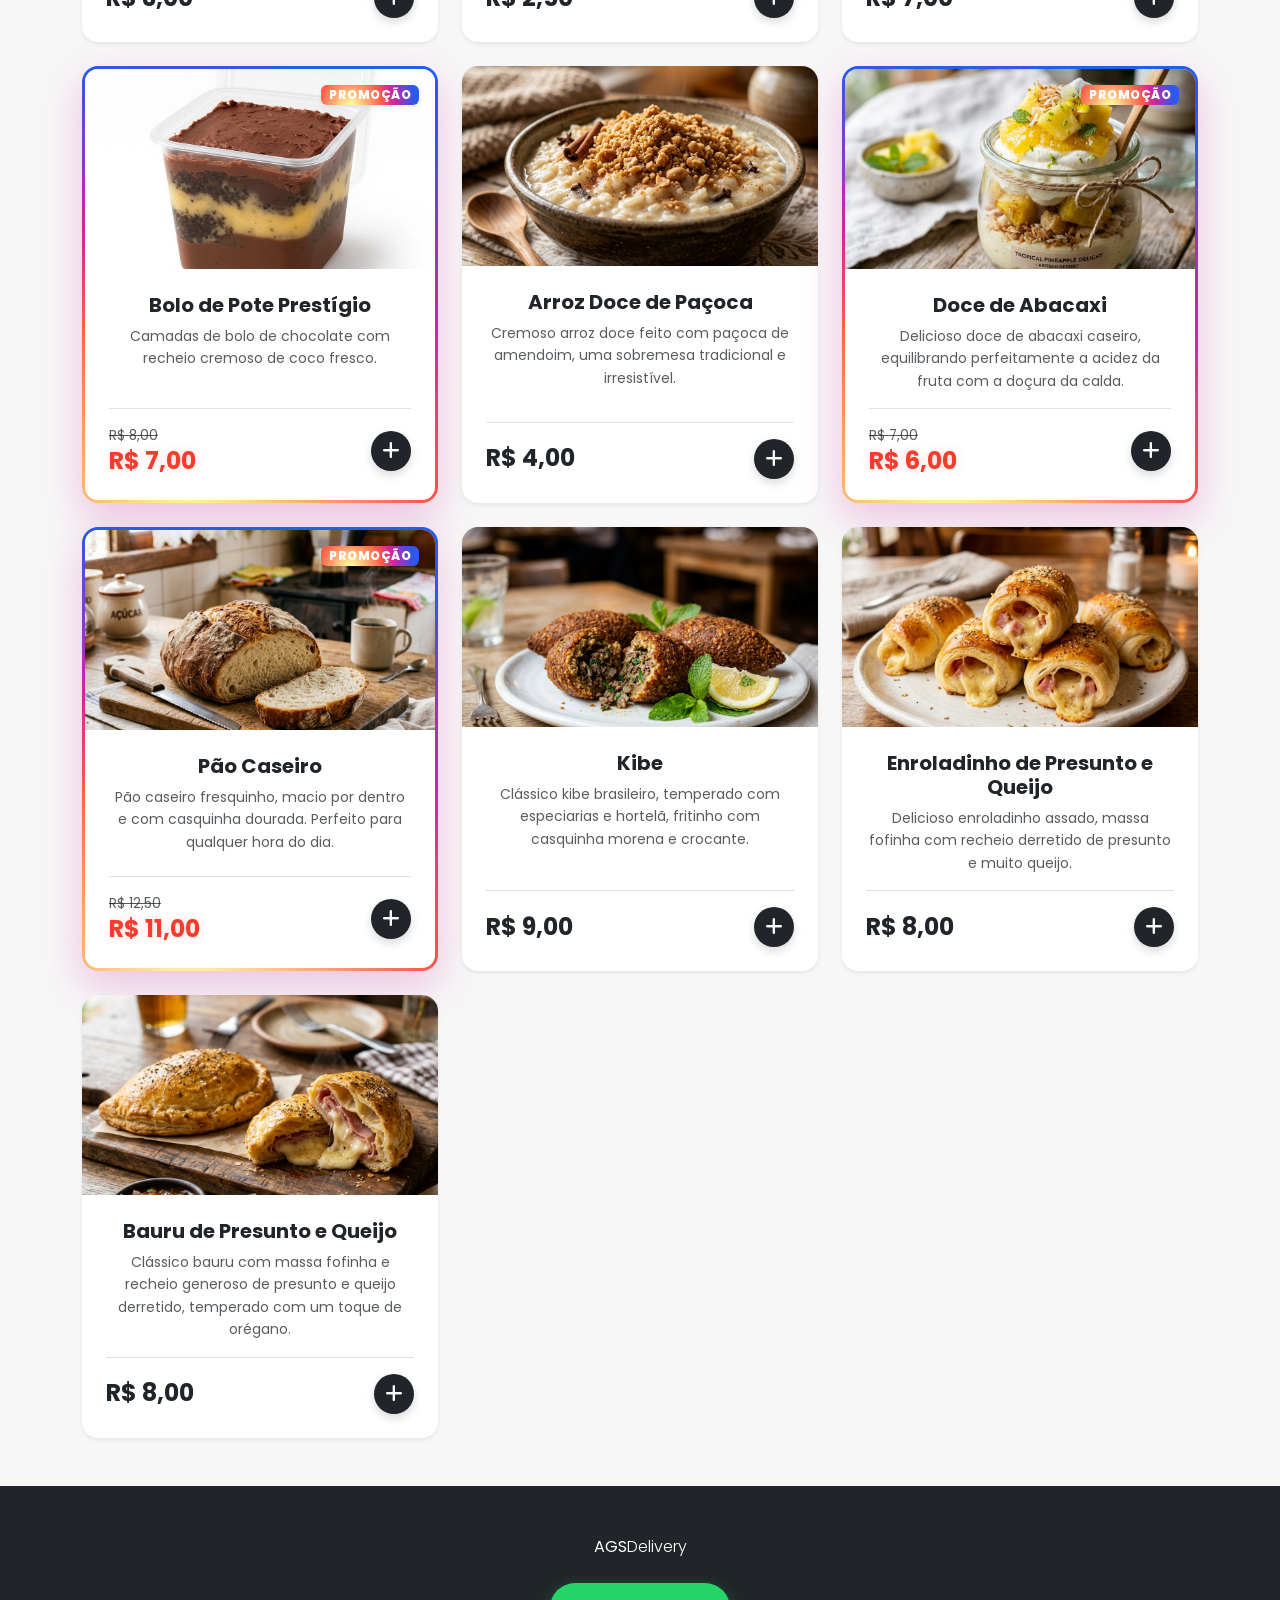
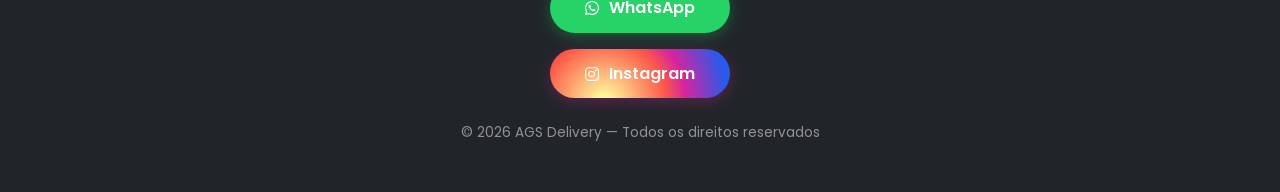
==== commit 24dae2ba: "Cardapio 131" ====
--- a/index.html
+++ b/index.html
@@ -82,6 +82,51 @@
     </footer>
 
 
+    <!-- Product Modal (Estilo iFood) -->
+    <div class="modal fade" id="productModal" tabindex="-1" aria-hidden="true">
+        <div class="modal-dialog modal-dialog-centered modal-dialog-scrollable">
+            <div class="modal-content border-0 rounded-4 shadow-lg overflow-hidden">
+                <div class="position-absolute top-0 end-0 m-3" style="z-index: 10;">
+                    <button type="button" class="btn btn-light rounded-circle shadow-sm" data-bs-dismiss="modal" aria-label="Close" style="width: 40px; height: 40px;">
+                        <i class="fas fa-times"></i>
+                    </button>
+                </div>
+                <!-- Imagem do modal preenchida via JS -->
+                <div id="modalProductImage" style="height: 250px; background-size: cover; background-position: center; flex-shrink:0;"></div>
+                
+                <div class="modal-body p-4 pb-0">
+                    <h4 class="fw-bold mb-2" id="modalProductName">Nome</h4>
+                    <p class="text-muted small mb-3" id="modalProductDesc">Descrição</p>
+                    <h5 class="fw-bold mb-4" id="modalProductPrice">R$ 0,00</h5>
+                    
+                    <div class="border-top pt-4">
+                        <label class="form-label fw-bold small text-dark"><i class="far fa-comment-alt me-2"></i> Alguma observação?</label>
+                        <textarea id="modalProductObs" class="form-control bg-light border-0 rounded-3" rows="2" placeholder="Ex: Tirar cebola, maionese à parte..."></textarea>
+                    </div>
+                </div>
+                
+                <div class="modal-footer border-top-0 pt-4 pb-4 px-4 bg-white shadow-sm mt-2" style="position: sticky; bottom: 0; z-index: 5;">
+                    <div class="d-flex w-100 gap-3 align-items-center">
+                        <div class="d-flex align-items-center bg-light rounded-pill border p-1" style="flex: 0 0 auto;">
+                            <button class="btn text-danger rounded-circle p-0 d-flex align-items-center justify-content-center bg-white border shadow-sm" style="width: 35px; height: 35px;" onclick="changeModalQty(-1)">
+                                <i class="fas fa-minus small"></i>
+                            </button>
+                            <span class="fw-bold px-3 py-0 text-center text-dark fs-5" id="modalProductQty" style="min-width: 40px;">1</span>
+                            <button class="btn text-white rounded-circle p-0 d-flex align-items-center justify-content-center border-0 shadow-sm" style="width: 35px; height: 35px; background: #e8321f;" onclick="changeModalQty(1)">
+                                <i class="fas fa-plus small"></i>
+                            </button>
+                        </div>
+                        
+                        <button id="btnConfirmProduct" class="btn btn-primary rounded-pill flex-grow-1 fw-bold p-3 shadow-sm d-flex justify-content-between align-items-center" style="background:#e8321f; border-color:#e8321f;">
+                            <span>Adicionar</span>
+                            <span id="modalProductTotal">R$ 0,00</span>
+                        </button>
+                    </div>
+                </div>
+            </div>
+        </div>
+    </div>
+
     <!-- Cart Modal -->
     <div class="modal fade" id="cartModal" tabindex="-1" aria-labelledby="cartModalLabel" aria-hidden="true">
         <div class="modal-dialog modal-dialog-centered modal-lg">
@@ -119,8 +164,8 @@
     <div id="toastContainer" class="toast-container"></div>
 
     <script src="https://cdn.jsdelivr.net/npm/bootstrap@5.3.3/dist/js/bootstrap.bundle.min.js"></script>
-    <script src="menuData.js?v=17"> </script>
-    <script src="script.js?v=30"></script>
+    <script src="menuData.js?v=19"> </script>
+    <script src="script.js?v=32"></script>
 </body>
 
 </html><!-- refresh -->
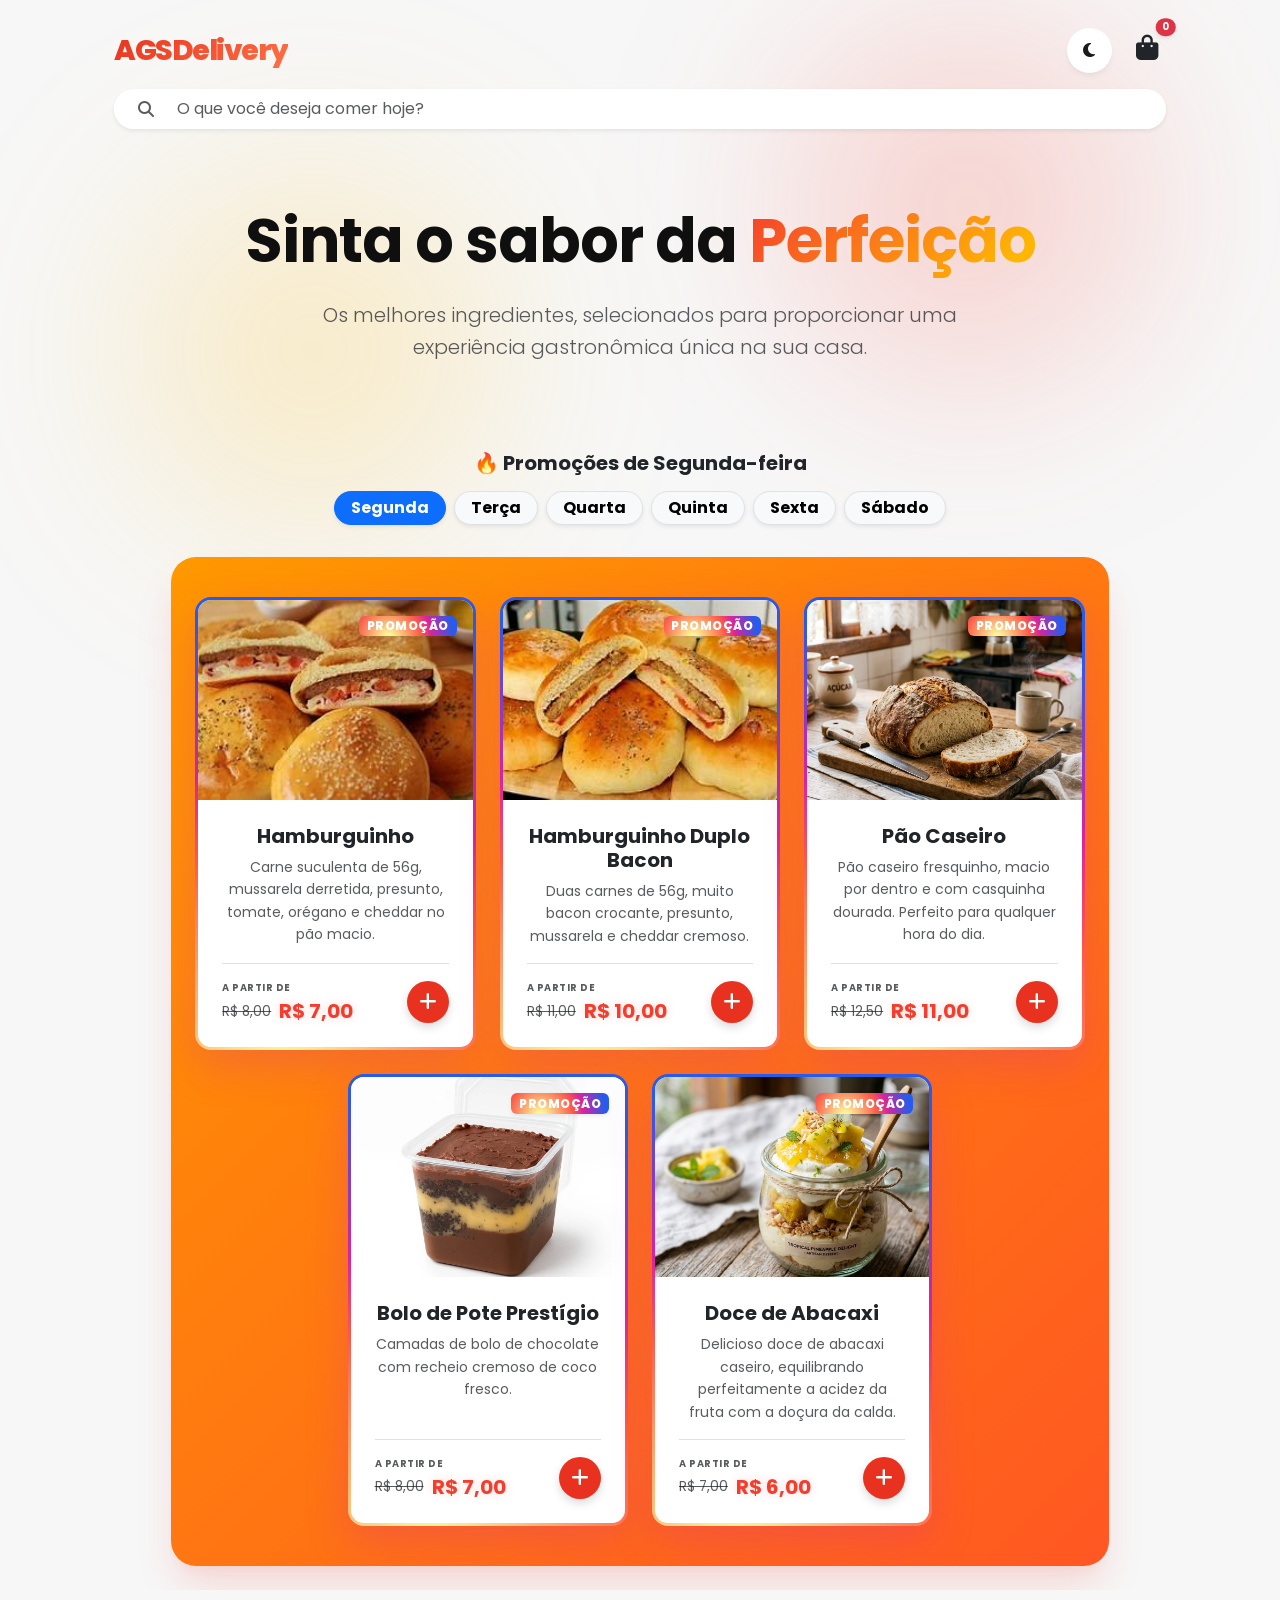
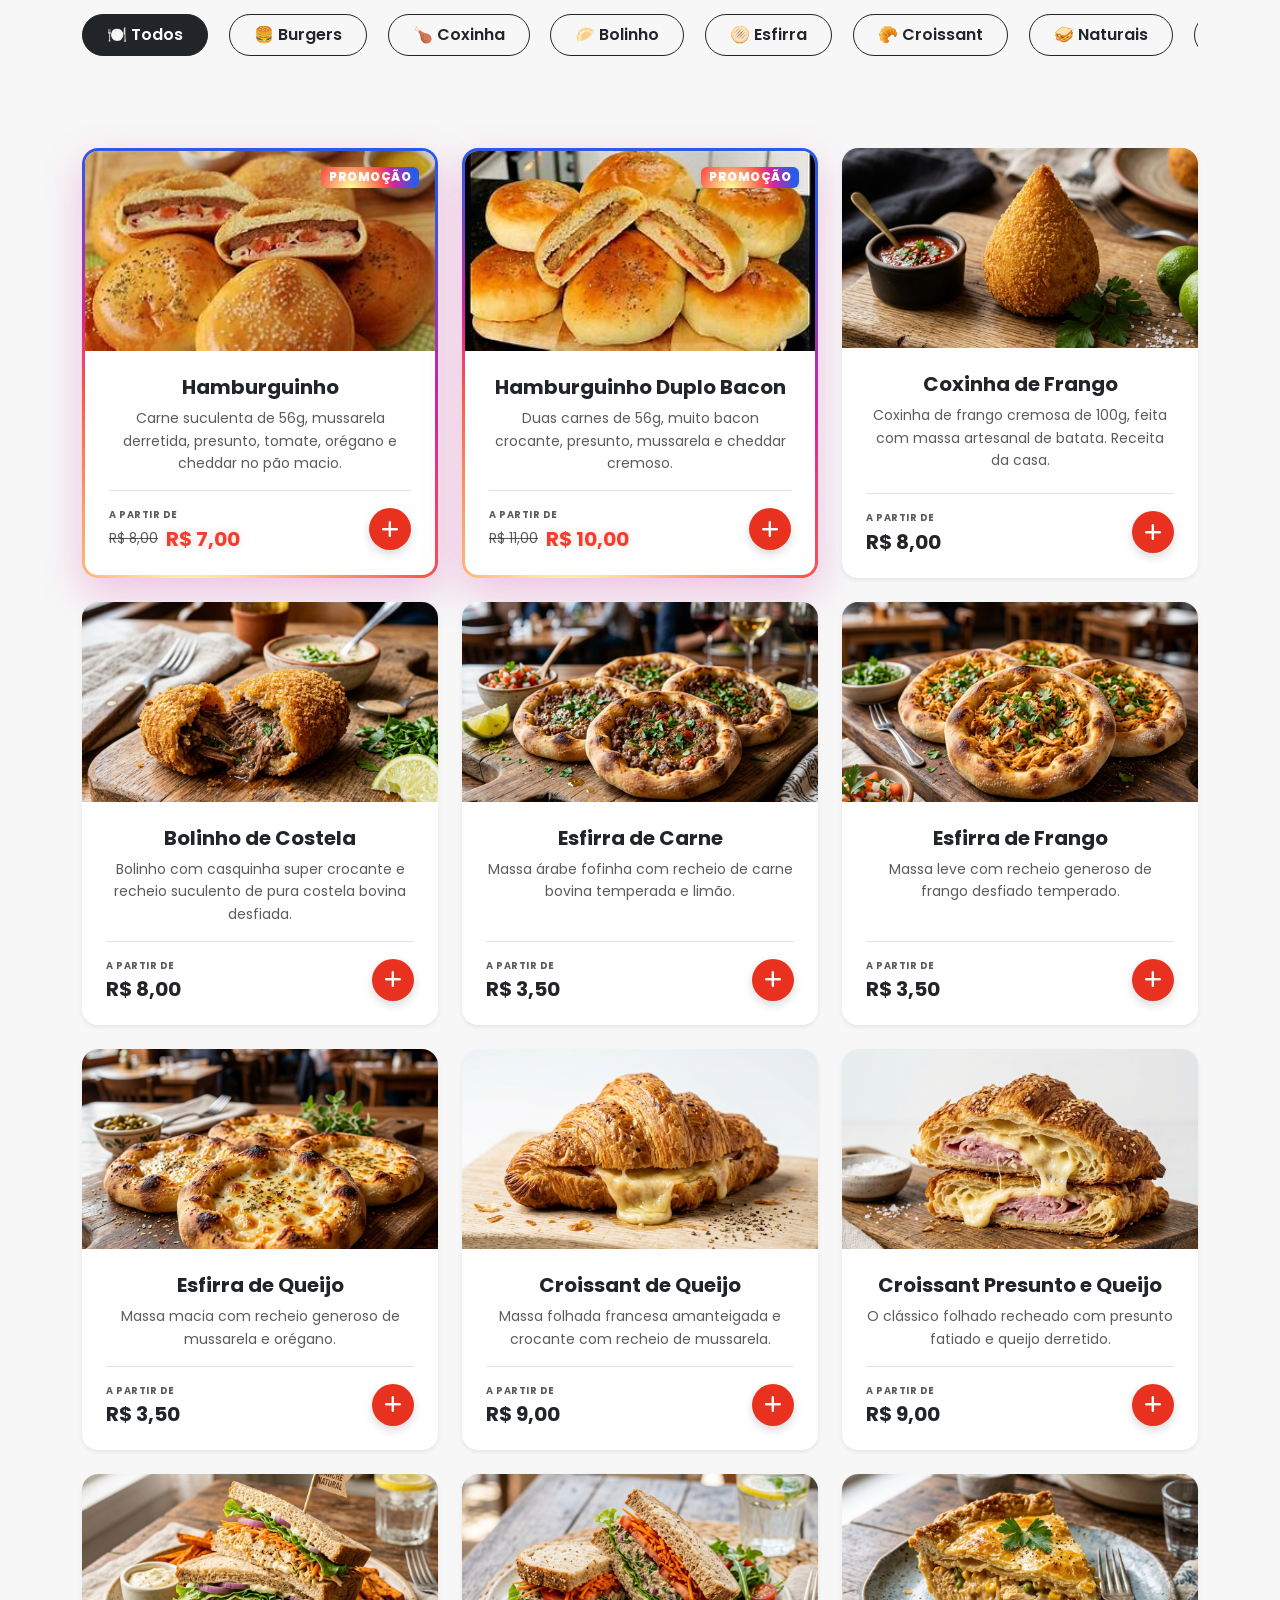
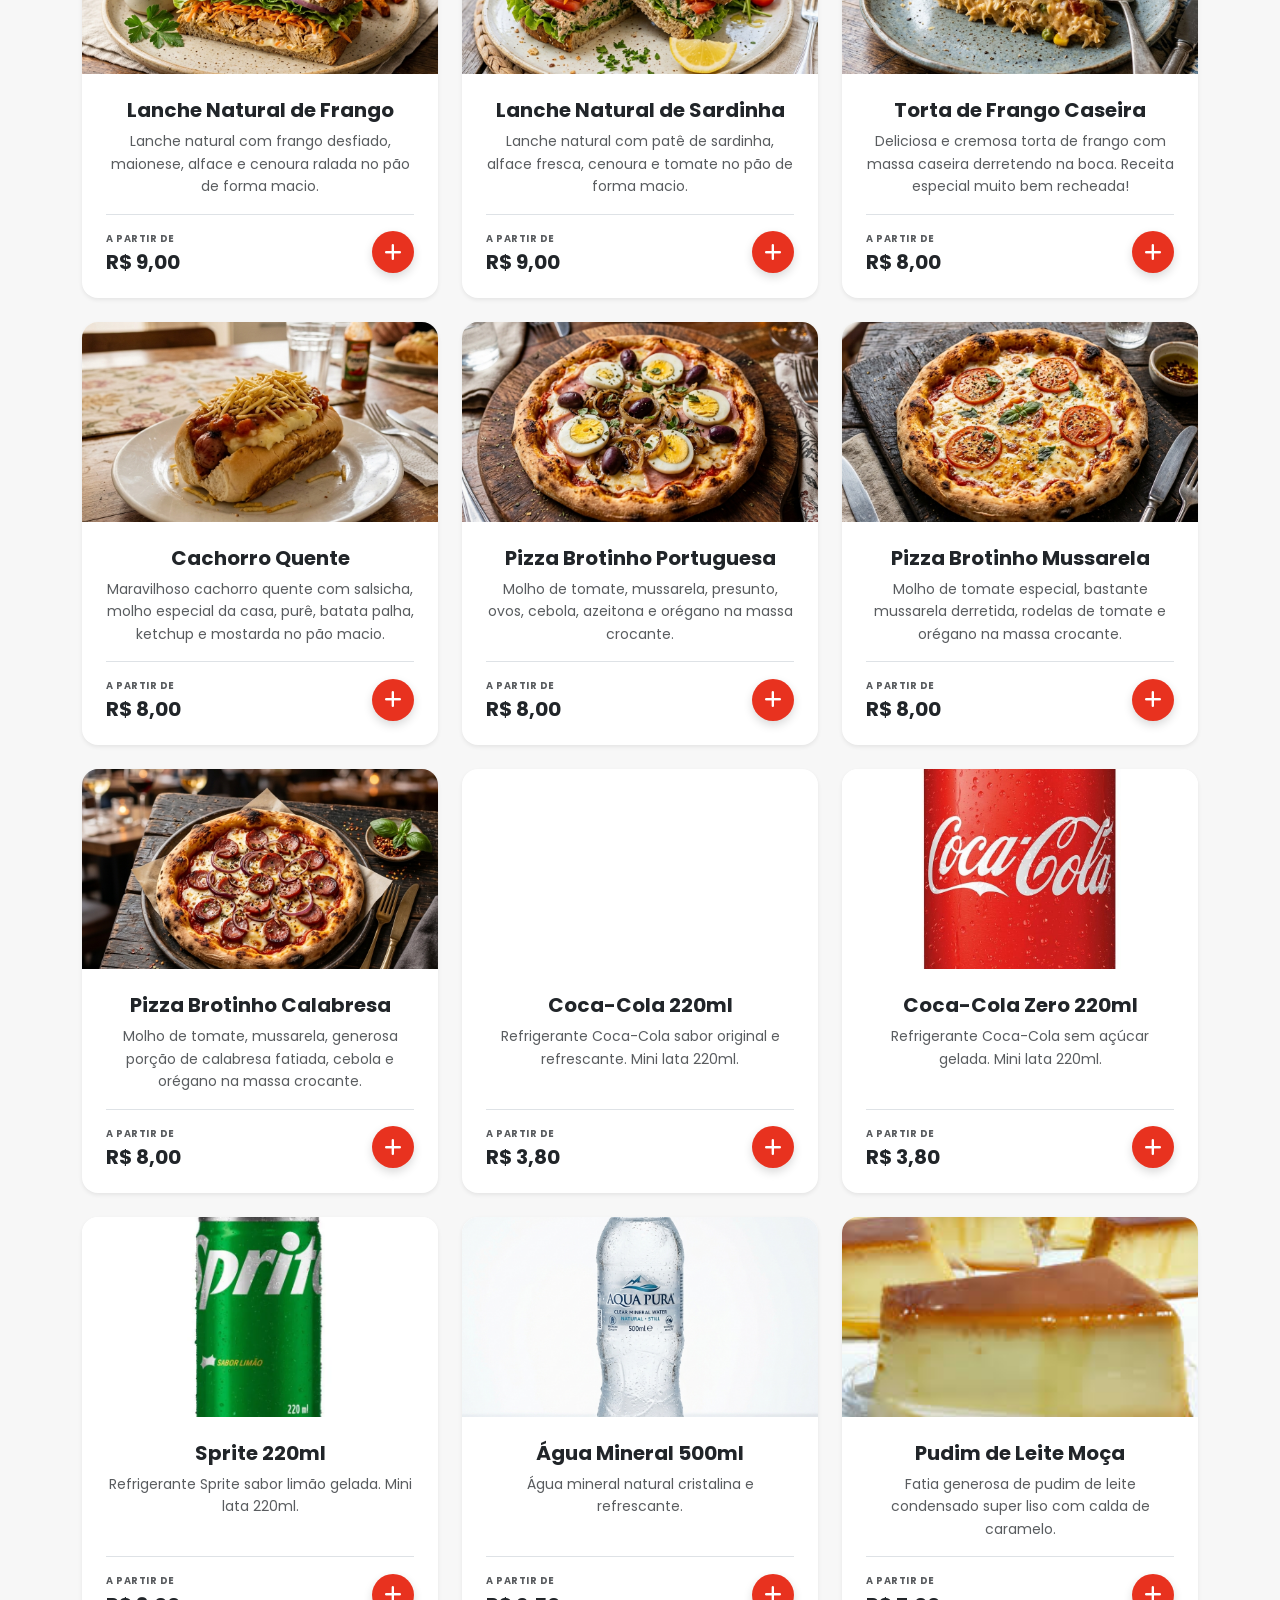
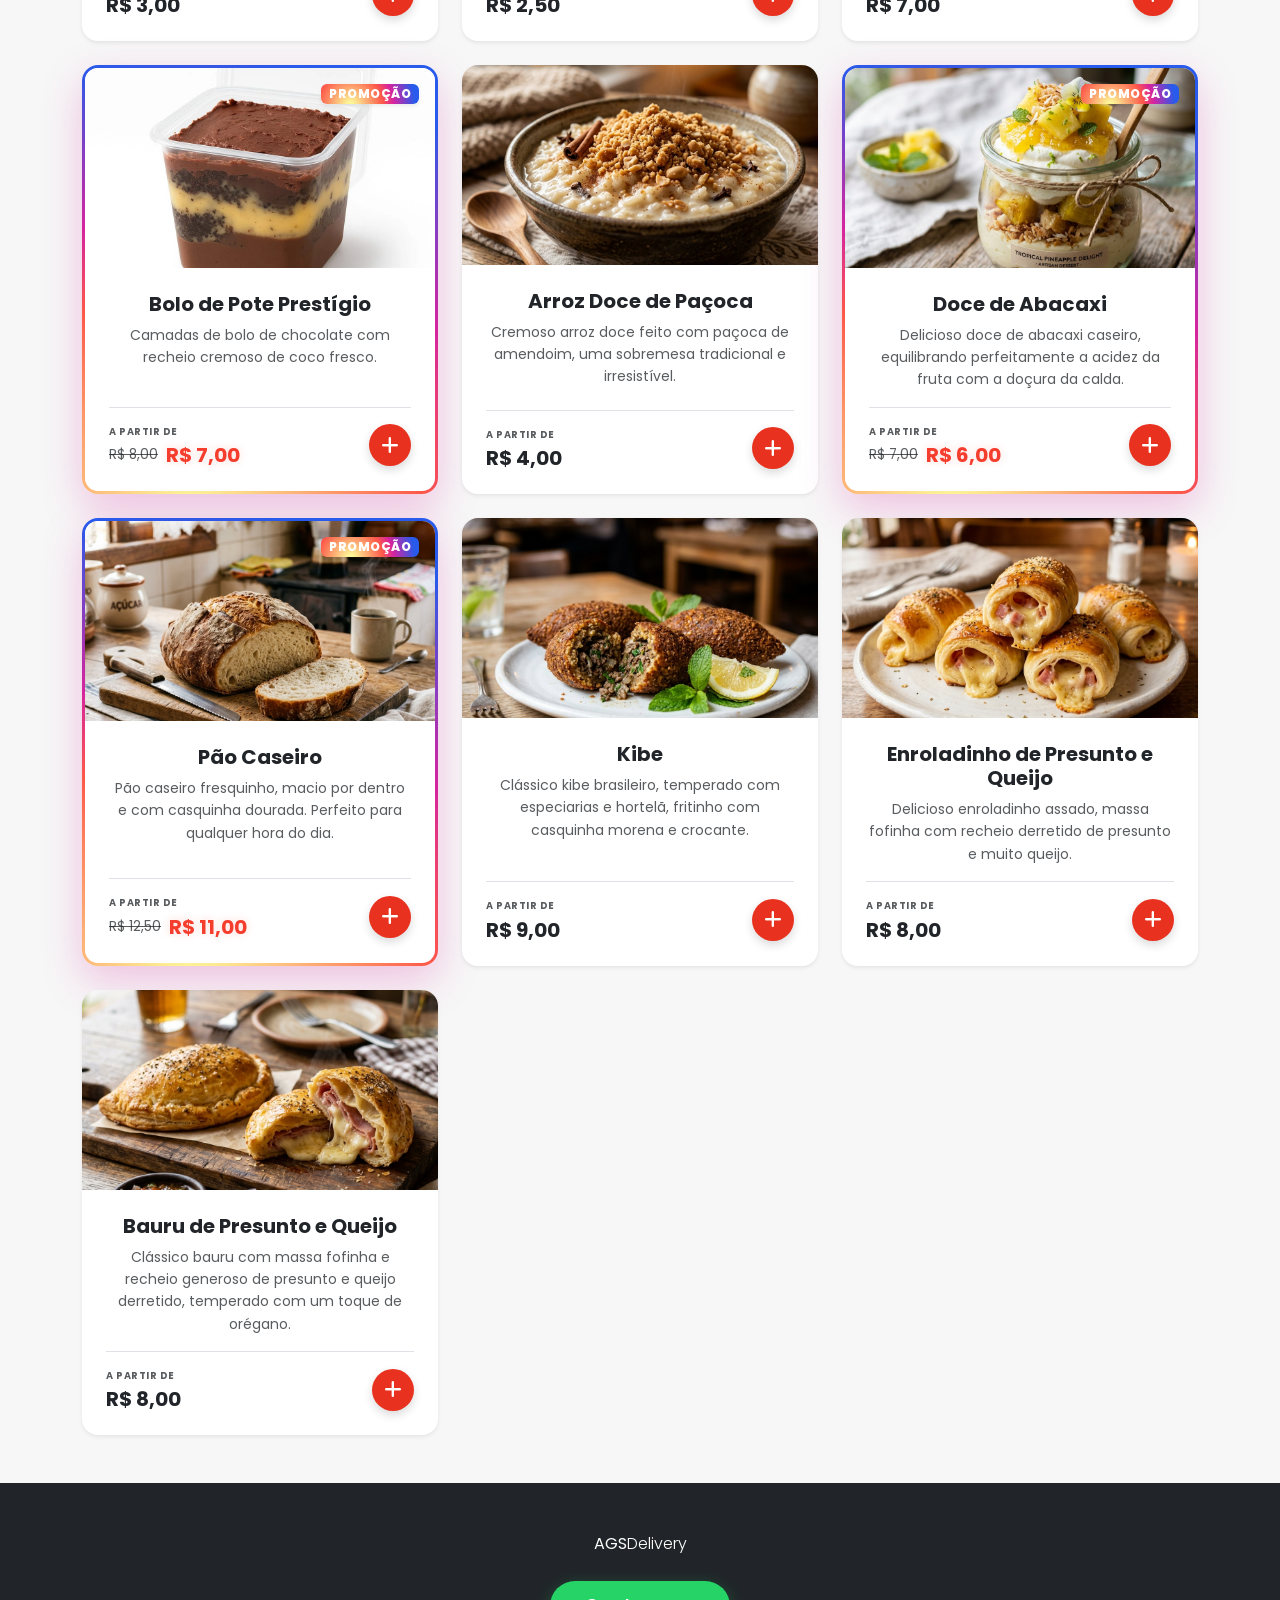
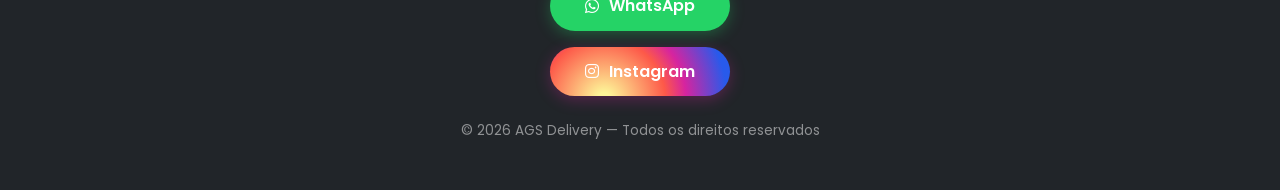
==== commit 437e20a1: "Cardapio134" ====
--- a/index.html
+++ b/index.html
@@ -4,7 +4,7 @@
 <head>
     <meta charset="UTF-8">
     <meta name="viewport" content="width=device-width, initial-scale=1.0">
-    <link href="https://cdn.jsdelivr.net/npm/bootstrap@5.3.3/dist/css/bootstrap.min.css" rel="stylesheet">
+    <link href="https://cdn.jsdelivr.net/npm/bootstrap@5.3.0/dist/css/bootstrap.min.css" rel="stylesheet">
     <link href="https://fonts.googleapis.com/css2?family=Poppins:wght@300;400;500;600;700;800;900&display=swap"
         rel="stylesheet">
     <link rel="stylesheet" href="https://cdnjs.cloudflare.com/ajax/libs/font-awesome/6.4.0/css/all.min.css">
@@ -82,51 +82,6 @@
     </footer>
 
 
-    <!-- Product Modal (Estilo iFood) -->
-    <div class="modal fade" id="productModal" tabindex="-1" aria-hidden="true">
-        <div class="modal-dialog modal-dialog-centered modal-dialog-scrollable">
-            <div class="modal-content border-0 rounded-4 shadow-lg overflow-hidden">
-                <div class="position-absolute top-0 end-0 m-3" style="z-index: 10;">
-                    <button type="button" class="btn btn-light rounded-circle shadow-sm" data-bs-dismiss="modal" aria-label="Close" style="width: 40px; height: 40px;">
-                        <i class="fas fa-times"></i>
-                    </button>
-                </div>
-                <!-- Imagem do modal preenchida via JS -->
-                <div id="modalProductImage" style="height: 250px; background-size: cover; background-position: center; flex-shrink:0;"></div>
-                
-                <div class="modal-body p-4 pb-0">
-                    <h4 class="fw-bold mb-2" id="modalProductName">Nome</h4>
-                    <p class="text-muted small mb-3" id="modalProductDesc">Descrição</p>
-                    <h5 class="fw-bold mb-4" id="modalProductPrice">R$ 0,00</h5>
-                    
-                    <div class="border-top pt-4">
-                        <label class="form-label fw-bold small text-dark"><i class="far fa-comment-alt me-2"></i> Alguma observação?</label>
-                        <textarea id="modalProductObs" class="form-control bg-light border-0 rounded-3" rows="2" placeholder="Ex: Tirar cebola, maionese à parte..."></textarea>
-                    </div>
-                </div>
-                
-                <div class="modal-footer border-top-0 pt-4 pb-4 px-4 bg-white shadow-sm mt-2" style="position: sticky; bottom: 0; z-index: 5;">
-                    <div class="d-flex w-100 gap-3 align-items-center">
-                        <div class="d-flex align-items-center bg-light rounded-pill border p-1" style="flex: 0 0 auto;">
-                            <button class="btn text-danger rounded-circle p-0 d-flex align-items-center justify-content-center bg-white border shadow-sm" style="width: 35px; height: 35px;" onclick="changeModalQty(-1)">
-                                <i class="fas fa-minus small"></i>
-                            </button>
-                            <span class="fw-bold px-3 py-0 text-center text-dark fs-5" id="modalProductQty" style="min-width: 40px;">1</span>
-                            <button class="btn text-white rounded-circle p-0 d-flex align-items-center justify-content-center border-0 shadow-sm" style="width: 35px; height: 35px; background: #e8321f;" onclick="changeModalQty(1)">
-                                <i class="fas fa-plus small"></i>
-                            </button>
-                        </div>
-                        
-                        <button id="btnConfirmProduct" class="btn btn-primary rounded-pill flex-grow-1 fw-bold p-3 shadow-sm d-flex justify-content-between align-items-center" style="background:#e8321f; border-color:#e8321f;">
-                            <span>Adicionar</span>
-                            <span id="modalProductTotal">R$ 0,00</span>
-                        </button>
-                    </div>
-                </div>
-            </div>
-        </div>
-    </div>
-
     <!-- Cart Modal -->
     <div class="modal fade" id="cartModal" tabindex="-1" aria-labelledby="cartModalLabel" aria-hidden="true">
         <div class="modal-dialog modal-dialog-centered modal-lg">
@@ -142,30 +97,162 @@
                         <p class="text-muted text-center my-4 py-4 bg-light rounded-4">Seu carrinho está vazio.</p>
                     </div>
 
-                    <div class="bg-light p-4 rounded-4 mb-0">
-                        <div class="d-flex justify-content-between align-items-center mb-0">
-                            <h5 class="fw-bold mb-0 text-dark">Subtotal:</h5>
+                    <div class="mb-4">
+                        <label class="form-label fw-bold text-dark">Modalidade de Consumo</label>
+                        <div class="d-flex gap-2">
+                            <input type="radio" class="btn-check" name="deliveryMode" id="modeRetirada" value="retirada"
+                                autocomplete="off" checked onchange="toggleDeliveryFields()">
+                            <label class="btn btn-outline-primary rounded-pill flex-grow-1 fw-bold"
+                                for="modeRetirada"><i class="fas fa-store me-1"></i> Retirada</label>
+
+                            <input type="radio" class="btn-check" name="deliveryMode" id="modeEntrega" value="entrega"
+                                autocomplete="off" onchange="toggleDeliveryFields()">
+                            <label class="btn btn-outline-primary rounded-pill flex-grow-1 fw-bold" for="modeEntrega"><i
+                                    class="fas fa-truck me-1"></i> Entrega</label>
+                        </div>
+                    </div>
+                    <div class="checkout-fields mb-4">
+                        <div class="row g-3">
+                            <div class="col-12">
+                                <label class="form-label fw-bold small text-muted text-uppercase">Nome Completo</label>
+                                <input type="text" id="customerName" class="form-control rounded-3 border-0 shadow-sm" oninput="updateCartUI()">
+                            </div>
+                            <div class="col-12">
+                                <label class="form-label fw-bold small text-muted text-uppercase">Telefone de
+                                    Contato</label>
+                                <input type="tel" id="customerPhone" class="form-control rounded-3 border-0 shadow-sm">
+                            </div>
+
+                            <!-- Campos de Endereço (Ocultos por padrão se for Retirada) -->
+                            <div id="deliveryAddressFields" style="display: none;">
+                                <div class="row g-3">
+                                    <div class="col-md-5">
+                                        <label class="form-label fw-bold small text-muted text-uppercase">CEP</label>
+                                        <div class="input-group">
+                                                <input type="text" id="deliveryCep"
+                                                    class="form-control rounded-start-3 border-0 shadow-sm"
+                                                    maxlength="9" onkeyup="checkCep(this)">
+                                        </div>
+                                    </div>
+                                    <div class="col-md-7">
+                                        <label
+                                            class="form-label fw-bold small text-muted text-uppercase">Cidade/Bairro</label>
+                                        <input type="text" id="deliveryCity"
+                                            class="form-control rounded-3 border-0 shadow-sm bg-light" placeholder=""
+                                            readonly>
+                                    </div>
+                                    <div class="col-12">
+                                        <label class="form-label fw-bold small text-muted text-uppercase">Rua /
+                                            Logradouro</label>
+                                        <input type="text" id="deliveryStreet"
+                                            class="form-control rounded-3 border-0 shadow-sm bg-light" placeholder=""
+                                            readonly>
+                                    </div>
+                                    <div class="col-4">
+                                        <label class="form-label fw-bold small text-muted text-uppercase">Nº</label>
+                                        <input type="text" id="deliveryNumber"
+                                            class="form-control rounded-3 border-0 shadow-sm" oninput="updateCartUI()">
+                                    </div>
+                                    <div class="col-8">
+                                        <label
+                                            class="form-label fw-bold small text-muted text-uppercase">Complemento</label>
+                                        <input type="text" id="deliveryNote"
+                                            class="form-control rounded-3 border-0 shadow-sm" oninput="updateCartUI()">
+                                    </div>
+                                </div>
+                            </div>
+                        </div>
+                    </div>
+
+                    <div class="bg-light p-4 rounded-4 mb-4">
+                        <div class="d-flex justify-content-between align-items-center mb-2">
+                            <span class="text-secondary fw-semibold">Subtotal:</span>
+                            <span class="fw-bold" id="cartSubtotal">R$ 0,00</span>
+                        </div>
+                        <div id="freightRow"
+                            class="d-flex justify-content-between align-items-center mb-3 pb-3 border-bottom"
+                            style="display: none !important;">
+                            <span class="text-secondary fw-semibold">Taxa de Entrega:</span>
+                            <span class="fw-bold text-success" id="cartFreight">R$ 0,00</span>
+                        </div>
+                        <div class="d-flex justify-content-between align-items-center">
+                            <h5 class="fw-bold mb-0 text-dark">Total a Pagar:</h5>
                             <h3 class="fw-bold text-danger mb-0" id="cartTotal">R$ 0,00</h3>
                         </div>
+                    </div>
+
+                    <div class="mb-4">
+                        <label class="form-label fw-bold text-dark fs-5 mb-3">Forma de Pagamento</label>
+                        
+                        <!-- Resumo do Pedido (Bloqueio de Segurança) -->
+                        <div id="descritivoPedido" class="bg-light p-3 rounded-4 mb-4 border" style="font-size: 0.85rem; display: none;">
+                            <p class="mb-2">✅ <strong>RESUMO DO PEDIDO — AGS Delivery</strong></p>
+                            <hr class="my-2">
+                            <p class="mb-1">👤 <strong>CLIENTE:</strong> <span id="resumoNome">...</span></p>
+                            <p class="mb-1">📍 <strong>LOCAL:</strong> <span id="resumoEnd">...</span></p>
+                            <p class="mb-1">📦 <strong>ÍTENS:</strong> <span id="resumoItens">...</span></p>
+                            <p class="mb-0">💰 <strong>TOTAL: <span id="resumoTotal" class="text-danger">R$ 0,00</span></strong></p>
+                        </div>
+
+                        <div class="pix-payment-container p-4 rounded-4 bg-white shadow-sm border border-light text-center">
+                            <span class="badge bg-primary text-white mb-3 px-3 py-2 rounded-pill shadow-sm"
+                                style="font-size: 0.75rem; letter-spacing: 1px;">PAGAMENTO VIA PIX</span>
+
+                            <div class="mb-3">
+                                <h6 class="fw-bold mb-1 text-dark">Chave Aleatória</h6>
+                                <p class="small text-muted mb-3">Escaneie o QR Code ou copie a chave abaixo</p>
+                            </div>
+
+                            <!-- QR Code Automático -->
+                            <div class="qr-code-wrapper mx-auto mb-4 p-3 bg-white rounded-4 shadow-sm"
+                                style="width: 220px; height: 220px; border: 1px solid #f0f0f0;">
+                                <img src="https://i.ibb.co/XxpQjJSg/qr.png" alt="PIX AGS" class="img-fluid"
+                                    style="width: 100%; height: 100%; object-fit: contain;">
+                            </div>
+
+                            <div class="payment-details mb-4">
+                                <p class="mb-0 fw-bold text-dark" style="font-size: 1.1rem;">Mauricio Rogerio Gobato</p>
+                                <span class="badge bg-light text-dark border fw-normal mt-1">Banco Santander</span>
+                            </div>
+
+                            <div class="input-group mb-0 shadow-sm rounded-3 overflow-hidden border">
+                                <input type="text" id="pixKey"
+                                    class="form-control border-0 bg-white fw-bold text-center py-3"
+                                    value="00ede306-8a84-4955-939c-ead6e5a81781" readonly
+                                    style="font-size: 0.9rem; letter-spacing: 0.5px;">
+                                <button class="btn btn-primary px-3 fw-bold" onclick="copyPix()"><i
+                                        class="fas fa-copy me-2"></i> Copiar</button>
+                            </div>
+                        </div>
+                        
+                        <!-- Upload de Comprovante -->
+                        <div class="mt-4 p-4 border-dashed rounded-4 text-center bg-light">
+                            <label for="comprovante" class="form-label fw-bold small text-danger mb-3 d-block">
+                                ⚠️ ANEXE O COMPROVANTE PARA LIBERAR O PEDIDO
+                            </label>
+                            <input class="form-control bg-white border-0 shadow-sm rounded-3" type="file" id="comprovante" accept="image/*,.pdf" onchange="liberarEntrega()">
+                            <p class="x-small text-muted mt-2 mb-0">Somente após o anexo o botão de envio será liberado.</p>
+                        </div>
+
+                        <input type="hidden" id="paymentMethod" value="pix">
                     </div>
                 </div>
                 <div class="modal-footer border-top-0 pt-0 pb-4 px-4 d-flex flex-column flex-sm-row gap-2">
                     <button type="button" class="btn btn-light rounded-pill px-4 py-2 w-100 fw-bold border"
                         data-bs-dismiss="modal">Continuar Comprando</button>
-                    <button id="btnConfirmarPedido" type="button" class="btn btn-primary rounded-pill px-4 py-2 w-100 fw-bold m-0 shadow-sm"
-                         onclick="irParaPagamento()">Confirmar Pedido <i class="fas fa-arrow-right ms-2"></i></button>
+                    <button id="btnFinalizar" type="button" class="btn btn-success rounded-pill px-4 py-2 w-100 fw-bold m-0 opacity-50 shadow-sm"
+                        disabled onclick="checkout()"><i class="fab fa-whatsapp me-2"></i> Finalizar e Liberar Entrega</button>
                 </div>
             </div>
         </div>
     </div>
 
-
     <!-- Toast Container -->
     <div id="toastContainer" class="toast-container"></div>
 
-    <script src="https://cdn.jsdelivr.net/npm/bootstrap@5.3.3/dist/js/bootstrap.bundle.min.js"></script>
-    <script src="menuData.js?v=19"> </script>
-    <script src="script.js?v=32"></script>
+    <script src="https://cdn.jsdelivr.net/npm/bootstrap@5.3.0/dist/js/bootstrap.bundle.min.js"></script>
+    <script src="menuData.js?v=17"> </script>
+    <script src="script.js?v=30"></script>
 </body>
 
 </html><!-- refresh -->
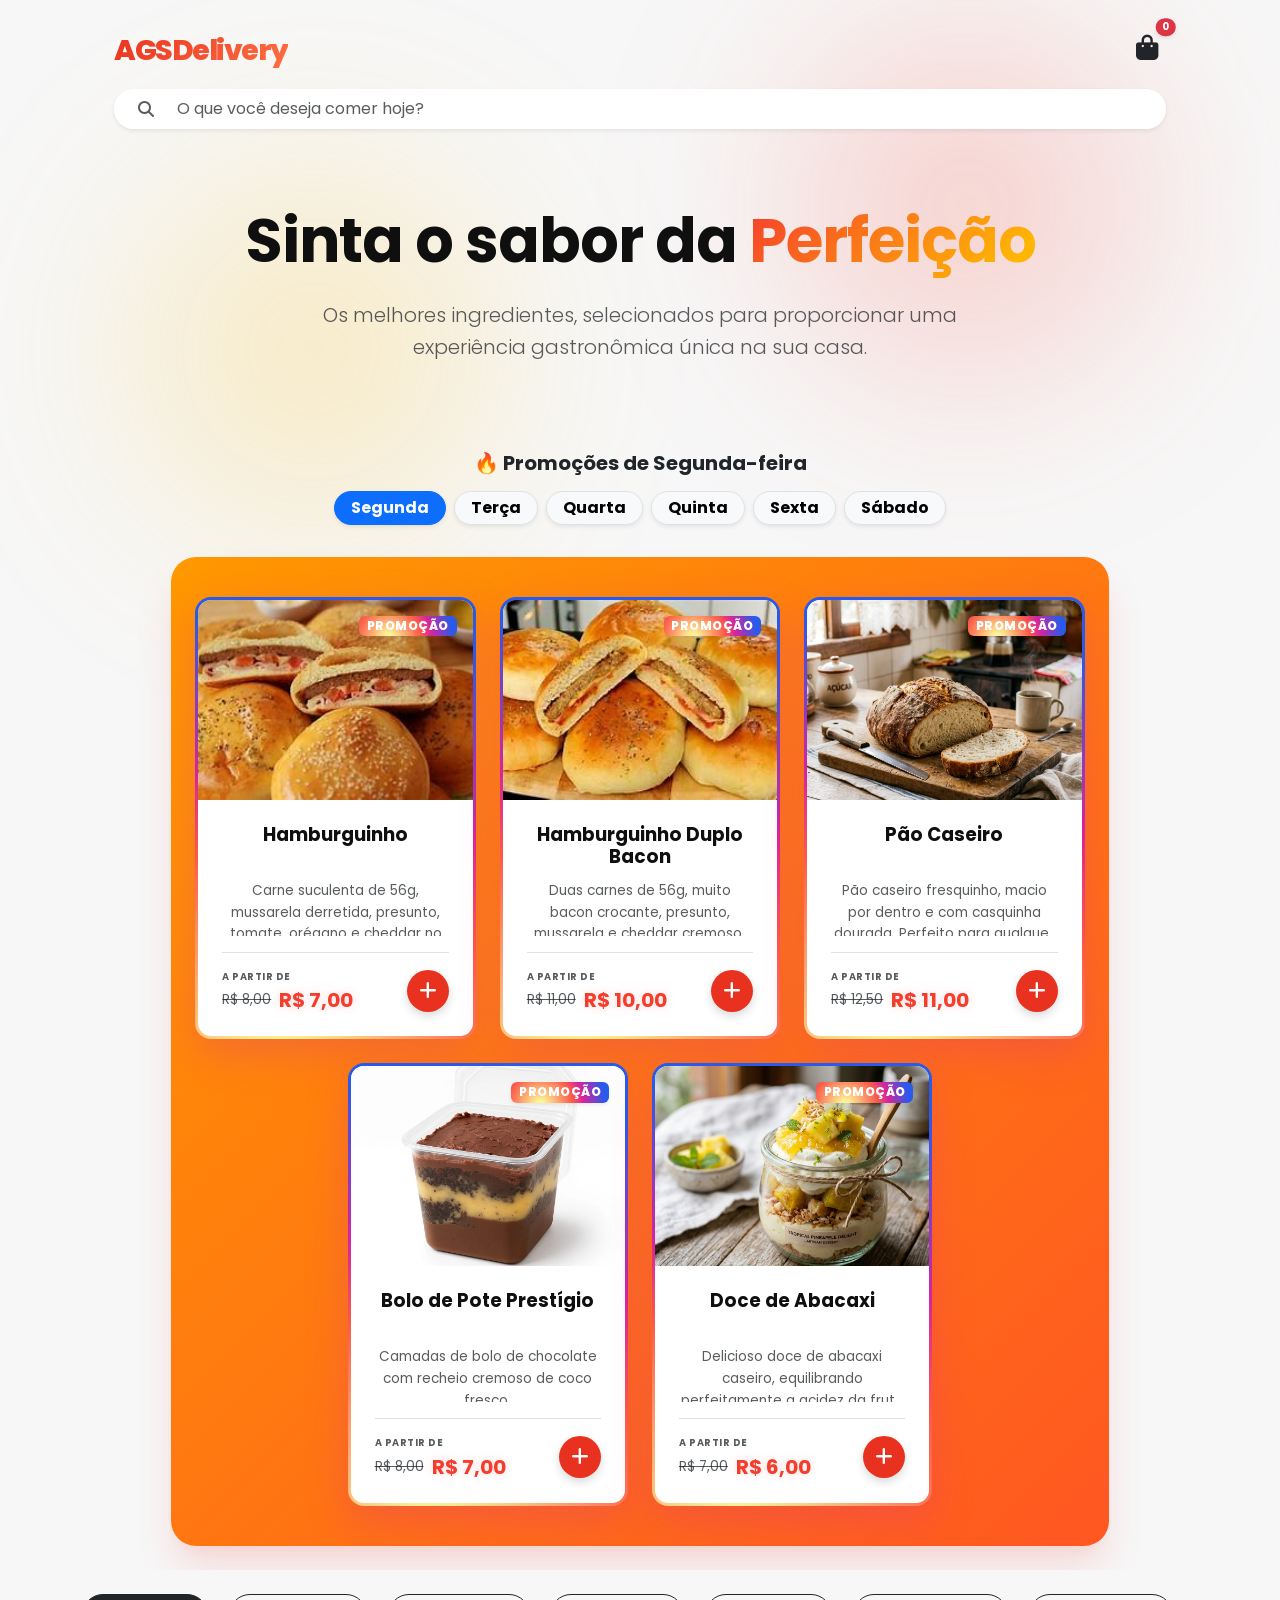
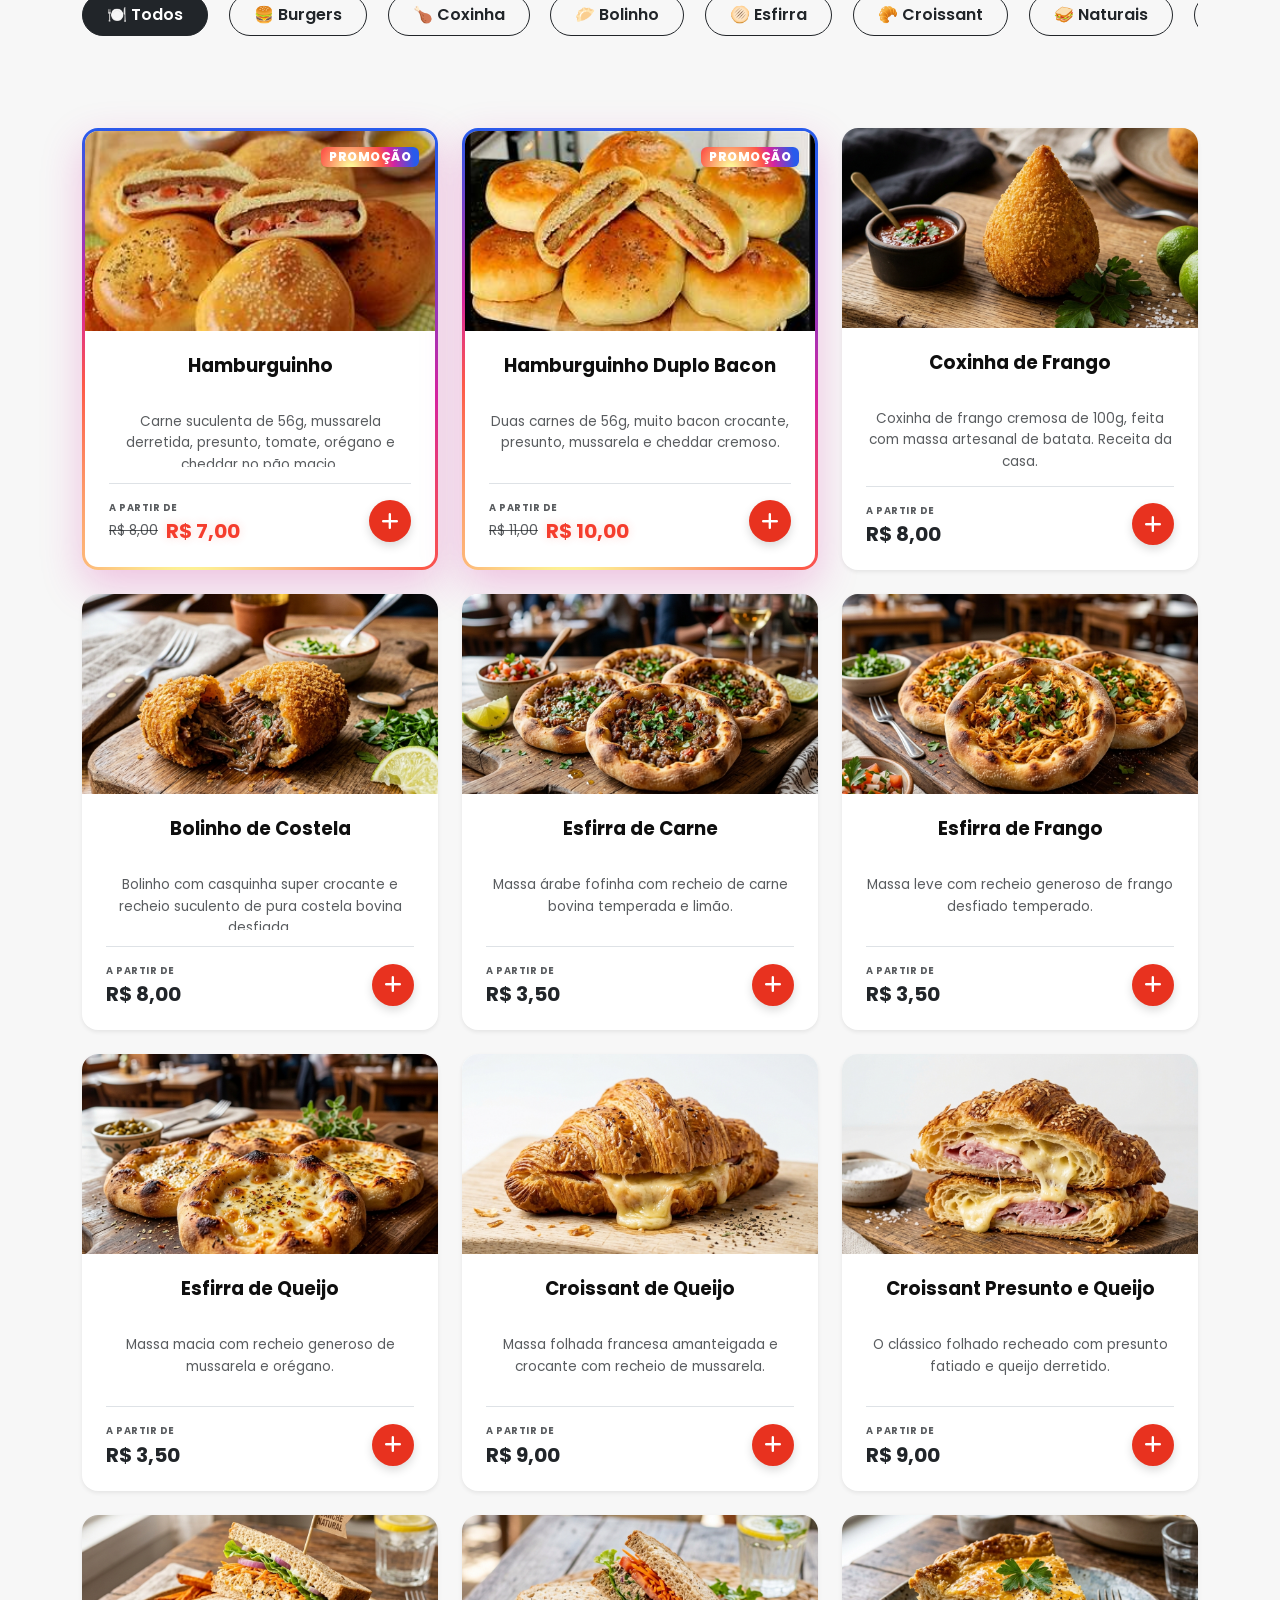
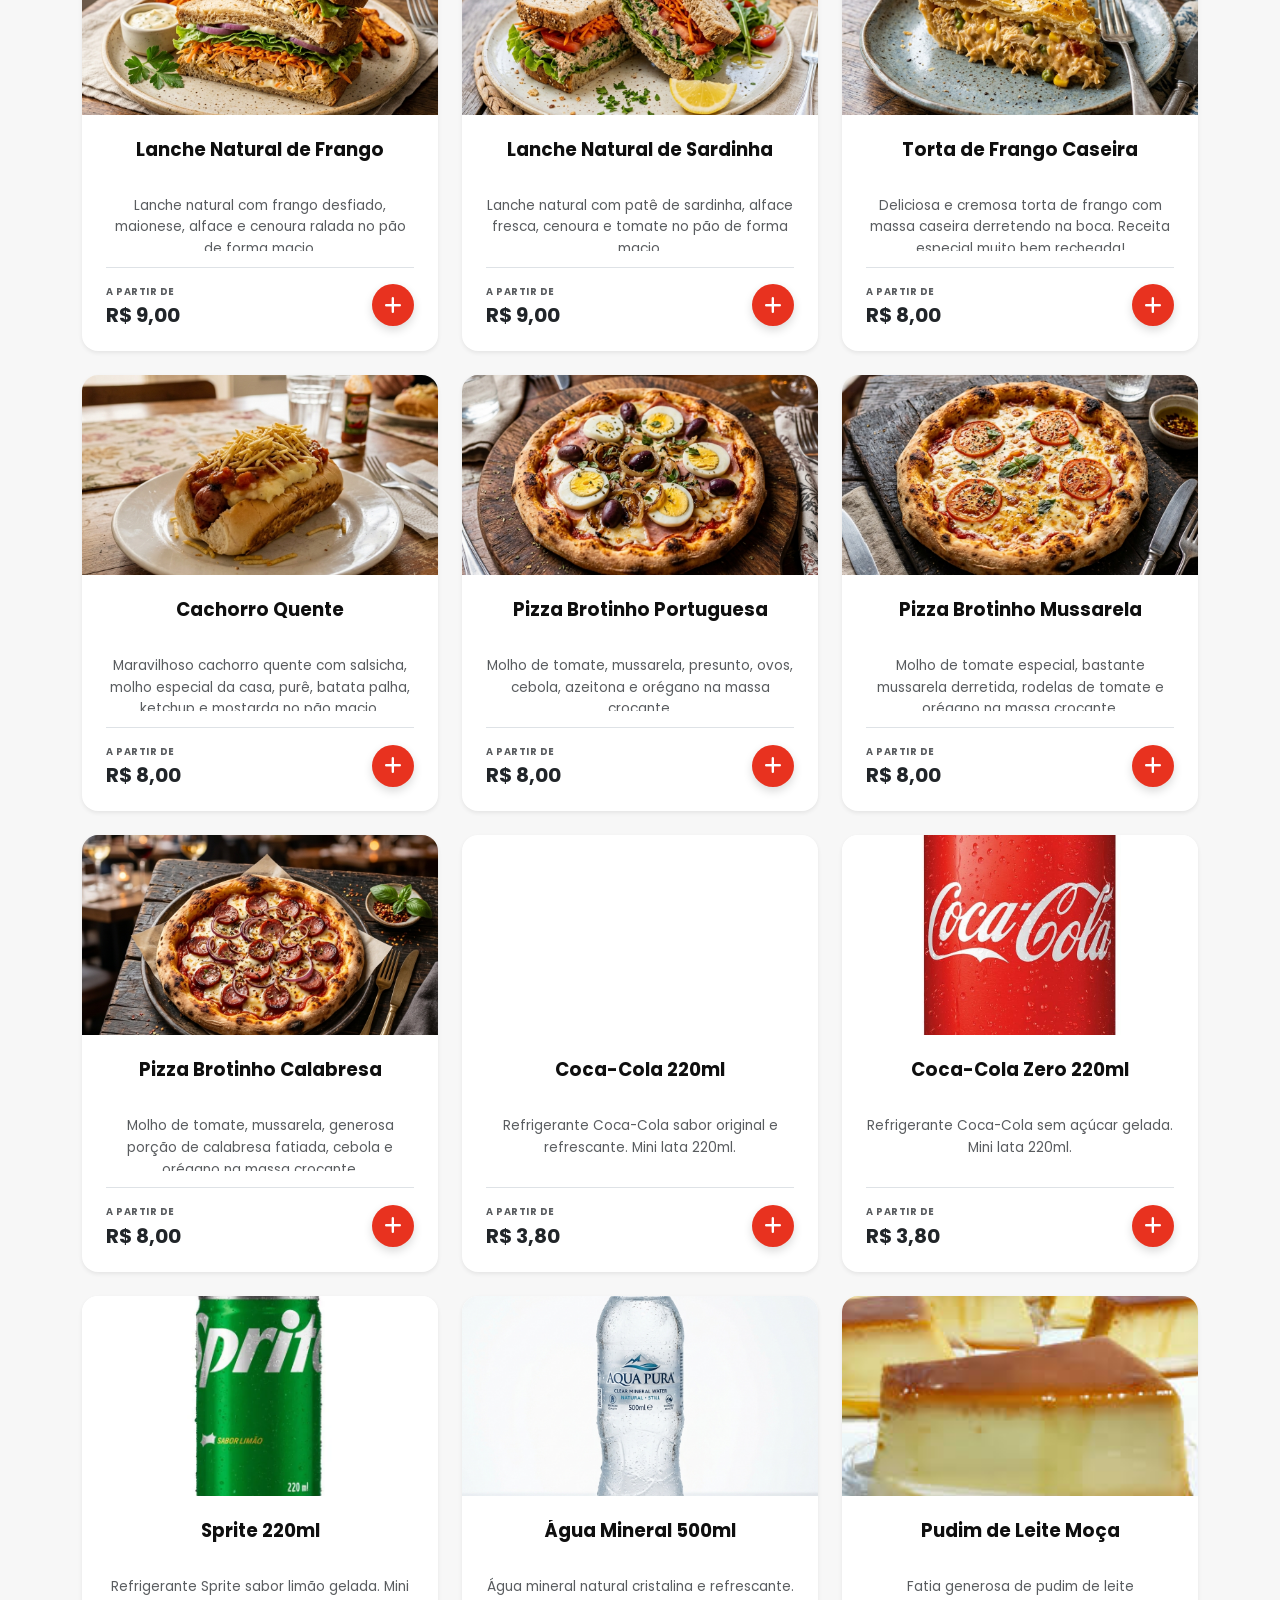
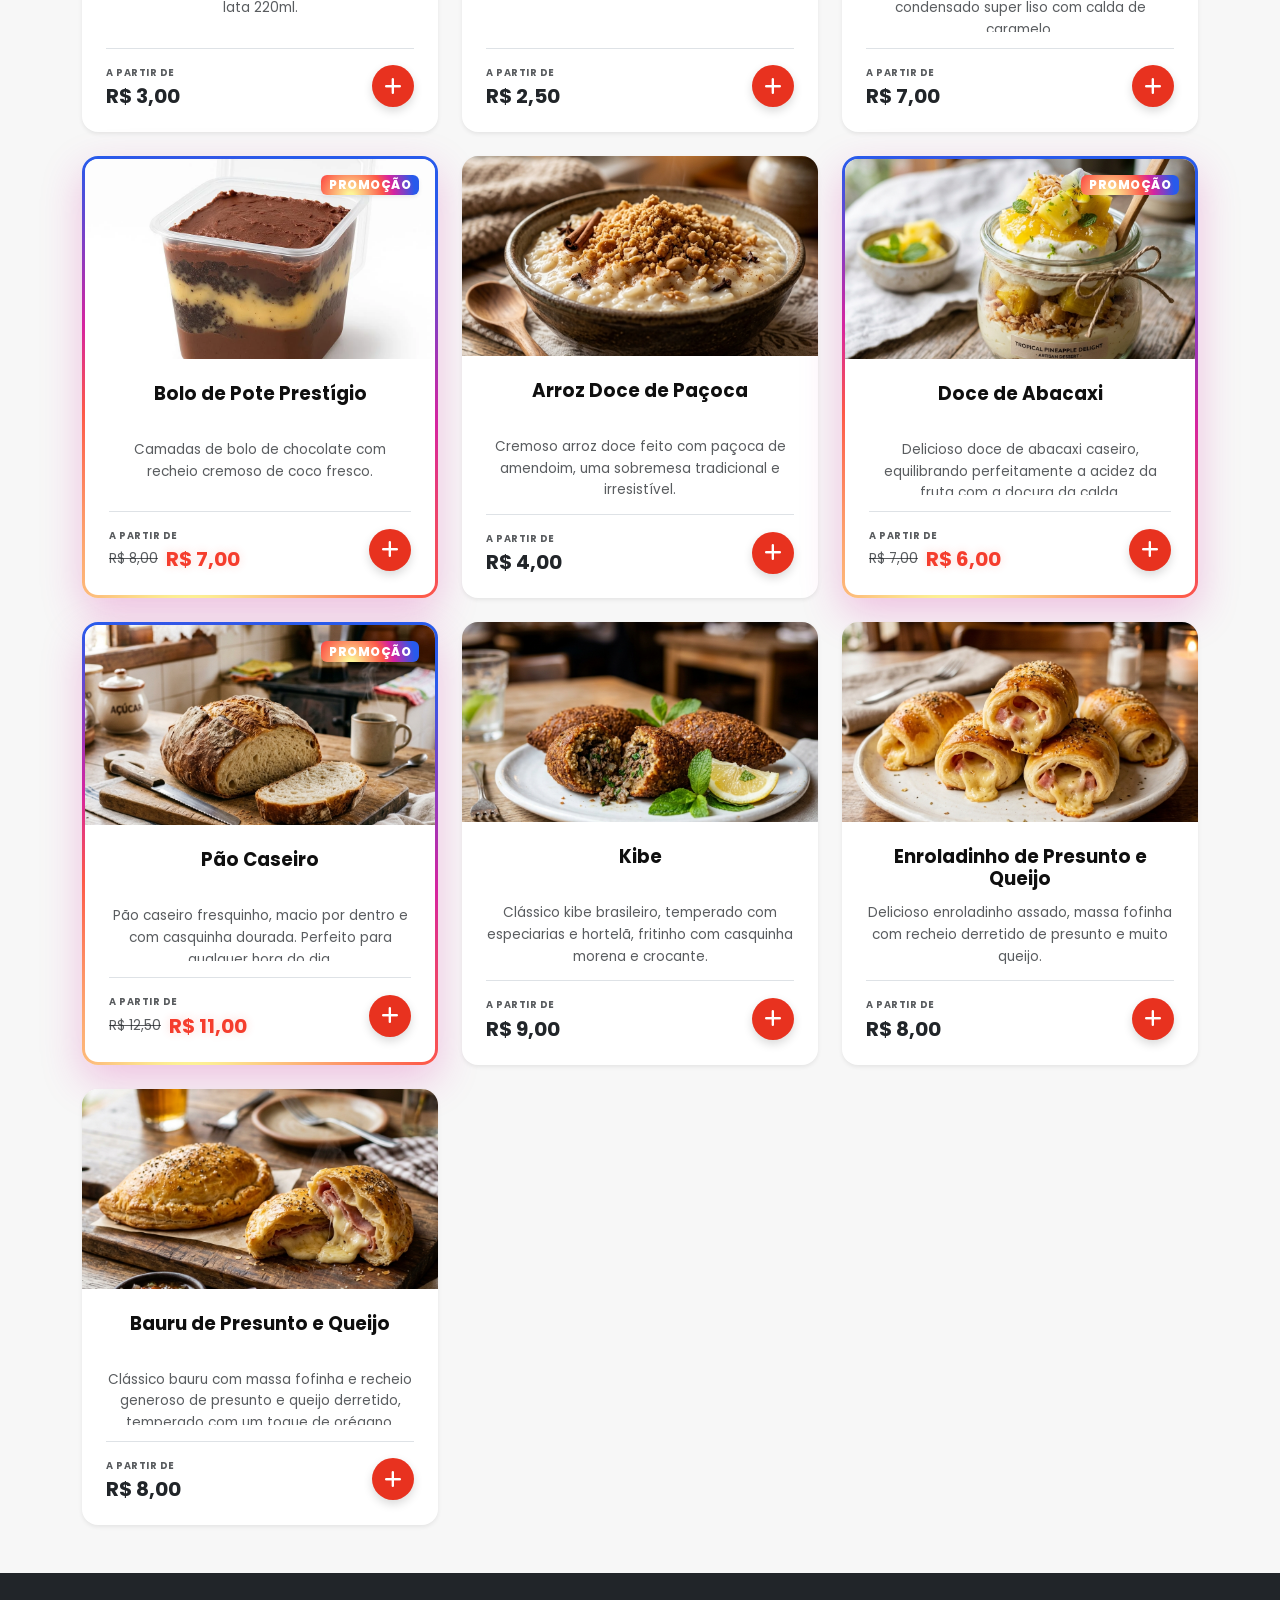
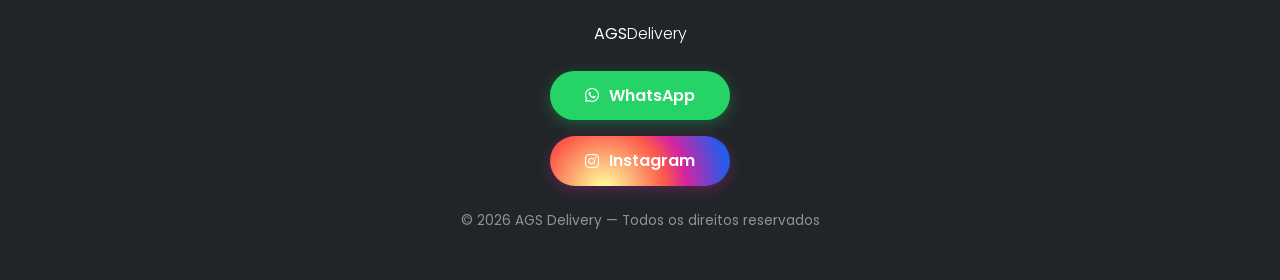
==== commit 3684e647: "Cardapio 136" ====
--- a/index.html
+++ b/index.html
@@ -4,11 +4,10 @@
 <head>
     <meta charset="UTF-8">
     <meta name="viewport" content="width=device-width, initial-scale=1.0">
-    <link href="https://cdn.jsdelivr.net/npm/bootstrap@5.3.0/dist/css/bootstrap.min.css" rel="stylesheet">
-    <link href="https://fonts.googleapis.com/css2?family=Poppins:wght@300;400;500;600;700;800;900&display=swap"
-        rel="stylesheet">
+    <link href="https://cdn.jsdelivr.net/npm/bootstrap@5.3.3/dist/css/bootstrap.min.css" rel="stylesheet" integrity="sha384-QWTKZyjpPEjISv5WaRU9OFeRpok6YctnYmDr5pNlyT2bRjXh0JMhjY6hW+ALEwIH" crossorigin="anonymous">
+    <link href="https://fonts.googleapis.com/css2?family=Poppins:wght@300;400;500;600;700;800;900&display=swap" rel="stylesheet">
     <link rel="stylesheet" href="https://cdnjs.cloudflare.com/ajax/libs/font-awesome/6.4.0/css/all.min.css">
-    <link rel="stylesheet" href="./style.css?v=23">
+    <link rel="stylesheet" href="./style.css?v=24">
 </head>
 
 <body>
@@ -19,9 +18,6 @@
                 <div class="logo mb-0 text-start">AGS<span>Delivery</span></div>
 
                 <div class="d-flex align-items-center gap-2">
-                    <button id="themeToggle" class="theme-toggle me-2" title="Alternar tema">
-                        <i class="fas fa-moon"></i>
-                    </button>
                     <button class="cart-header-btn bg-transparent border-0 position-relative p-2" data-bs-toggle="modal"
                         data-bs-target="#cartModal" aria-label="Abrir Carrinho">
                         <i class="fas fa-shopping-bag text-dark" style="font-size: 1.6rem;"></i>
@@ -184,7 +180,6 @@
                     <div class="mb-4">
                         <label class="form-label fw-bold text-dark fs-5 mb-3">Forma de Pagamento</label>
                         
-                        <!-- Resumo do Pedido (Bloqueio de Segurança) -->
                         <div id="descritivoPedido" class="bg-light p-3 rounded-4 mb-4 border" style="font-size: 0.85rem; display: none;">
                             <p class="mb-2">✅ <strong>RESUMO DO PEDIDO — AGS Delivery</strong></p>
                             <hr class="my-2">
@@ -194,54 +189,14 @@
                             <p class="mb-0">💰 <strong>TOTAL: <span id="resumoTotal" class="text-danger">R$ 0,00</span></strong></p>
                         </div>
 
-                        <div class="pix-payment-container p-4 rounded-4 bg-white shadow-sm border border-light text-center">
-                            <span class="badge bg-primary text-white mb-3 px-3 py-2 rounded-pill shadow-sm"
-                                style="font-size: 0.75rem; letter-spacing: 1px;">PAGAMENTO VIA PIX</span>
-
-                            <div class="mb-3">
-                                <h6 class="fw-bold mb-1 text-dark">Chave Aleatória</h6>
-                                <p class="small text-muted mb-3">Escaneie o QR Code ou copie a chave abaixo</p>
-                            </div>
-
-                            <!-- QR Code Automático -->
-                            <div class="qr-code-wrapper mx-auto mb-4 p-3 bg-white rounded-4 shadow-sm"
-                                style="width: 220px; height: 220px; border: 1px solid #f0f0f0;">
-                                <img src="https://i.ibb.co/XxpQjJSg/qr.png" alt="PIX AGS" class="img-fluid"
-                                    style="width: 100%; height: 100%; object-fit: contain;">
-                            </div>
-
-                            <div class="payment-details mb-4">
-                                <p class="mb-0 fw-bold text-dark" style="font-size: 1.1rem;">Mauricio Rogerio Gobato</p>
-                                <span class="badge bg-light text-dark border fw-normal mt-1">Banco Santander</span>
-                            </div>
-
-                            <div class="input-group mb-0 shadow-sm rounded-3 overflow-hidden border">
-                                <input type="text" id="pixKey"
-                                    class="form-control border-0 bg-white fw-bold text-center py-3"
-                                    value="00ede306-8a84-4955-939c-ead6e5a81781" readonly
-                                    style="font-size: 0.9rem; letter-spacing: 0.5px;">
-                                <button class="btn btn-primary px-3 fw-bold" onclick="copyPix()"><i
-                                        class="fas fa-copy me-2"></i> Copiar</button>
-                            </div>
-                        </div>
-                        
-                        <!-- Upload de Comprovante -->
-                        <div class="mt-4 p-4 border-dashed rounded-4 text-center bg-light">
-                            <label for="comprovante" class="form-label fw-bold small text-danger mb-3 d-block">
-                                ⚠️ ANEXE O COMPROVANTE PARA LIBERAR O PEDIDO
-                            </label>
-                            <input class="form-control bg-white border-0 shadow-sm rounded-3" type="file" id="comprovante" accept="image/*,.pdf" onchange="liberarEntrega()">
-                            <p class="x-small text-muted mt-2 mb-0">Somente após o anexo o botão de envio será liberado.</p>
-                        </div>
-
                         <input type="hidden" id="paymentMethod" value="pix">
                     </div>
                 </div>
                 <div class="modal-footer border-top-0 pt-0 pb-4 px-4 d-flex flex-column flex-sm-row gap-2">
                     <button type="button" class="btn btn-light rounded-pill px-4 py-2 w-100 fw-bold border"
                         data-bs-dismiss="modal">Continuar Comprando</button>
-                    <button id="btnFinalizar" type="button" class="btn btn-success rounded-pill px-4 py-2 w-100 fw-bold m-0 opacity-50 shadow-sm"
-                        disabled onclick="checkout()"><i class="fab fa-whatsapp me-2"></i> Finalizar e Liberar Entrega</button>
+                    <button id="btnFinalizar" type="button" class="btn btn-success rounded-pill px-4 py-2 w-100 fw-bold m-0 shadow-sm"
+                        onclick="checkout()"><i class="fab fa-whatsapp me-2"></i> Finalizar Pedido no WhatsApp</button>
                 </div>
             </div>
         </div>
@@ -250,7 +205,7 @@
     <!-- Toast Container -->
     <div id="toastContainer" class="toast-container"></div>
 
-    <script src="https://cdn.jsdelivr.net/npm/bootstrap@5.3.0/dist/js/bootstrap.bundle.min.js"></script>
+    <script src="https://cdn.jsdelivr.net/npm/bootstrap@5.3.3/dist/js/bootstrap.bundle.min.js" integrity="sha384-YvpcrYf0tY3lHB60NNkmXc5s9fDVZLESaAA55NDzOxhy9GkcIdslK1eN7N6jIeHz" crossorigin="anonymous"></script>
     <script src="menuData.js?v=17"> </script>
     <script src="script.js?v=30"></script>
 </body>
--- a/style.css
+++ b/style.css
@@ -19,18 +19,7 @@
     --transition: all 0.4s cubic-bezier(0.16, 1, 0.3, 1);
 }
 
-/* Dark Mode Variables */
-[data-theme="dark"] {
-    --background: #0f0f0f;
-    --surface: #1e1e1e;
-    --text: #f3f4f6;
-    --text-muted: #9ca3af;
-    --glass-bg: rgba(30, 30, 30, 0.85);
-    --glass-border: rgba(255, 255, 255, 0.1);
-    --shadow-sm: 0 4px 6px -1px rgba(0, 0, 0, 0.3);
-    --shadow-md: 0 10px 20px -3px rgba(0, 0, 0, 0.5);
-    --shadow-lg: 0 25px 40px -5px rgba(0, 0, 0, 0.6);
-}
+
 
 * {
     margin: 0;
@@ -229,23 +218,17 @@
     flex-direction: column;
 }
 
-.product-info h3 {
-    font-size: 1.3rem;
+.card-body h5 {
+    font-size: 1.15rem;
     margin-bottom: 0.6rem;
     color: var(--secondary);
     font-weight: 700;
 }
 
-.product-info p {
-    font-size: 0.95rem;
+.card-body p {
+    font-size: 0.85rem;
     color: var(--text-muted);
     margin-bottom: 1.5rem;
-    display: -webkit-box;
-    -webkit-line-clamp: 2;
-    line-clamp: 2;
-    -webkit-box-orient: vertical;
-    overflow: hidden;
-    height: 3rem;
 }
 
 .product-footer {
@@ -478,32 +461,15 @@
 .categories {
     overflow-x: auto !important;
     -webkit-overflow-scrolling: touch;
-    /* Scroll suave no iOS */
     scroll-behavior: smooth;
     padding-bottom: 12px;
     white-space: nowrap;
+    -ms-overflow-style: none;  /* IE and Edge */
+    scrollbar-width: none;  /* Firefox */
 }
 
 .categories::-webkit-scrollbar {
-    height: 8px;
-    display: block;
-}
-
-.categories::-webkit-scrollbar-track {
-    background: #e9ecef;
-    border-radius: 100px;
-    margin: 0 20px;
-}
-
-.categories::-webkit-scrollbar-thumb {
-    background: var(--primary);
-    border-radius: 100px;
-    border: 2px solid #e9ecef;
-    box-shadow: 0 1px 3px rgba(0, 0, 0, 0.1);
-}
-
-.categories::-webkit-scrollbar-thumb:hover {
-    background: var(--primary-hover);
+    display: none;
 }
 
 /* Cart Button & Modal */
@@ -723,39 +689,6 @@
     box-shadow: 0 0 0 0.25rem rgba(232, 50, 31, 0.1);
 }
 
-.pix-payment-container {
-    background: #fff;
-    transition: var(--transition);
-}
-
-.qr-code-wrapper {
-    transition: var(--transition);
-}
-
-.qr-code-wrapper:hover {
-    transform: scale(1.05);
-}
-
-/* Dark Mode Toggle Button */
-.theme-toggle {
-    width: 45px;
-    height: 45px;
-    border-radius: 50%;
-    border: none;
-    background: var(--surface);
-    color: var(--text);
-    display: flex;
-    align-items: center;
-    justify-content: center;
-    cursor: pointer;
-    box-shadow: var(--shadow-sm);
-    transition: var(--transition);
-}
-
-.theme-toggle:hover {
-    transform: rotate(15deg) scale(1.1);
-}
-
 /* Toast Notifications */
 .toast-container {
     position: fixed;
@@ -781,18 +714,16 @@
     pointer-events: auto;
 }
 
-[data-theme="dark"] .toast-custom {
-    background: var(--primary);
-}
+
 
 @keyframes toastSlideUp {
     from {
-        transform: translateY(50px);
+        transform: translate(-50%, 50px);
         opacity: 0;
     }
 
     to {
-        transform: translateY(0);
+        transform: translate(-50%, 0);
         opacity: 1;
     }
 }
@@ -819,16 +750,4 @@
         opacity: 1;
         transform: translateY(0);
     }
-}
-
-.border-dashed {
-    border: 2px dashed #dee2e6;
-}
-
-.x-small {
-    font-size: 0.75rem;
-}
-
-[data-theme="dark"] .border-dashed {
-    border-color: rgba(255, 255, 255, 0.1);
 }
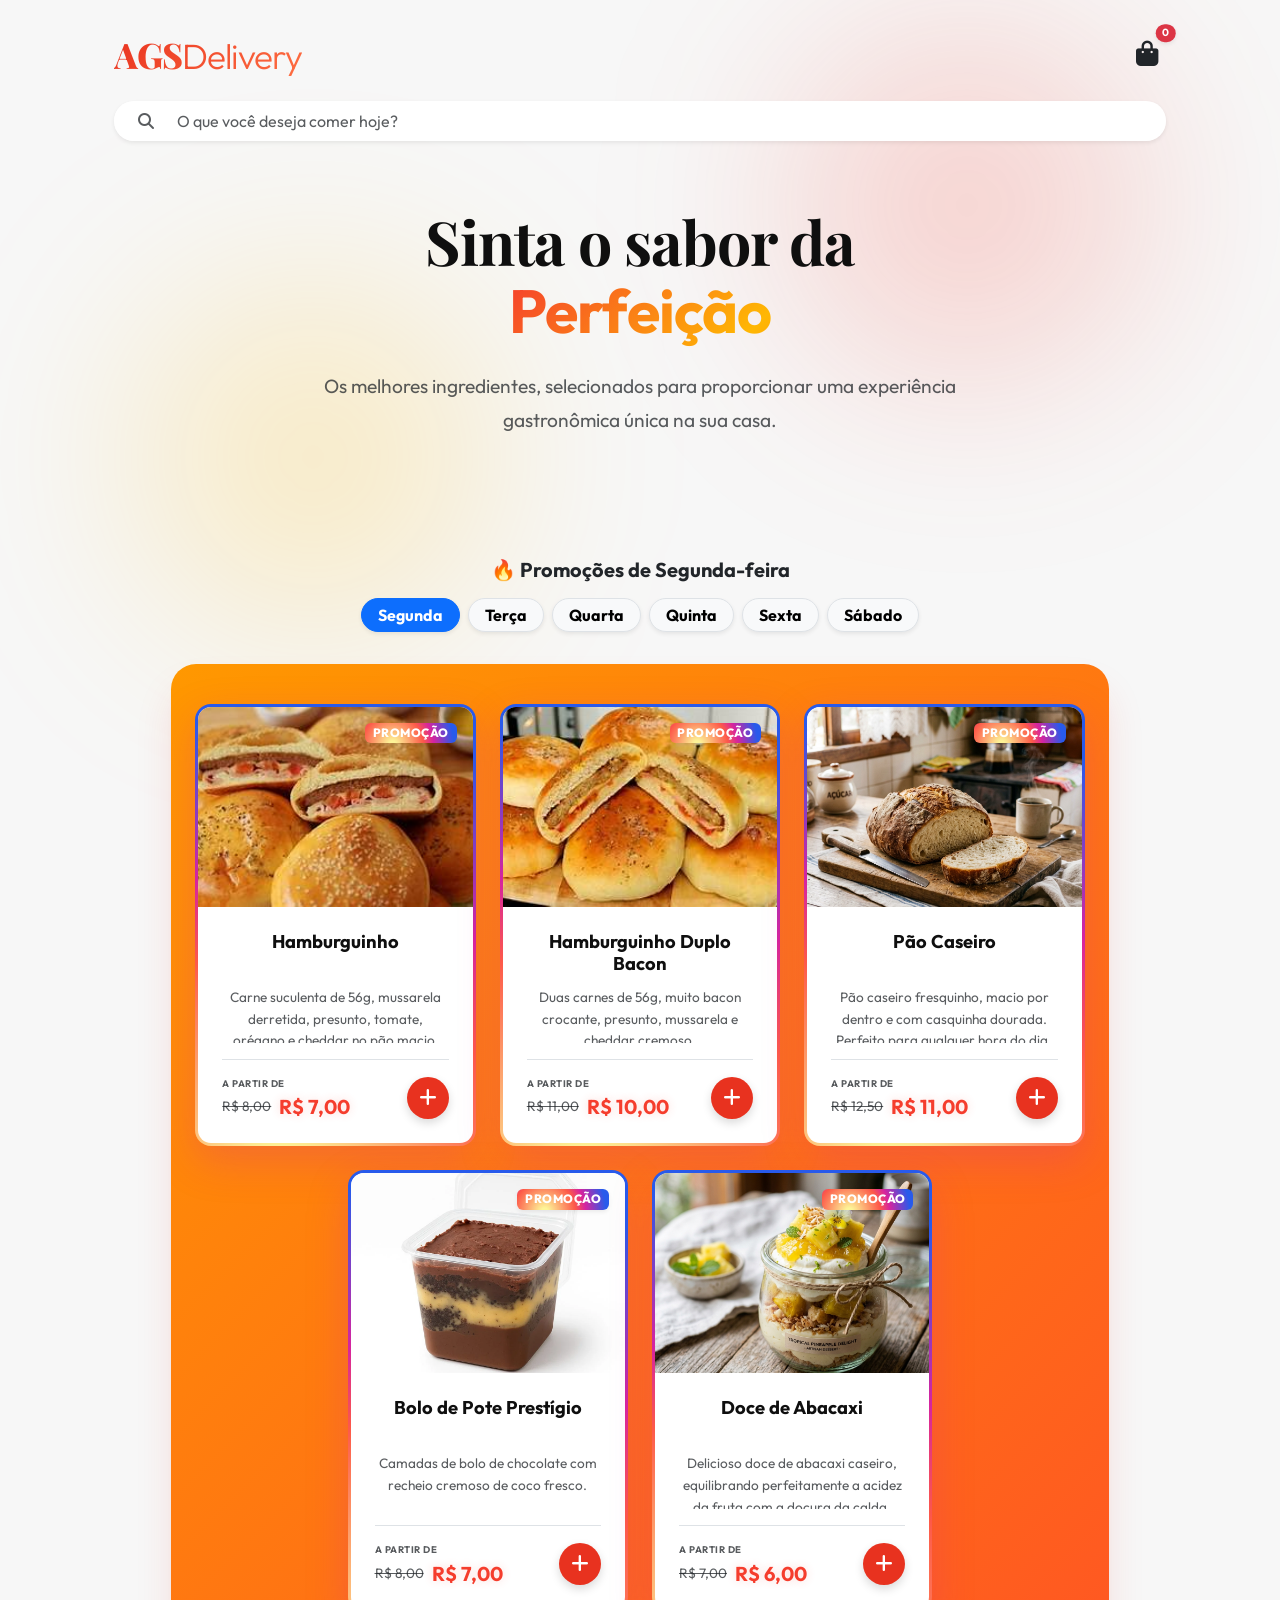
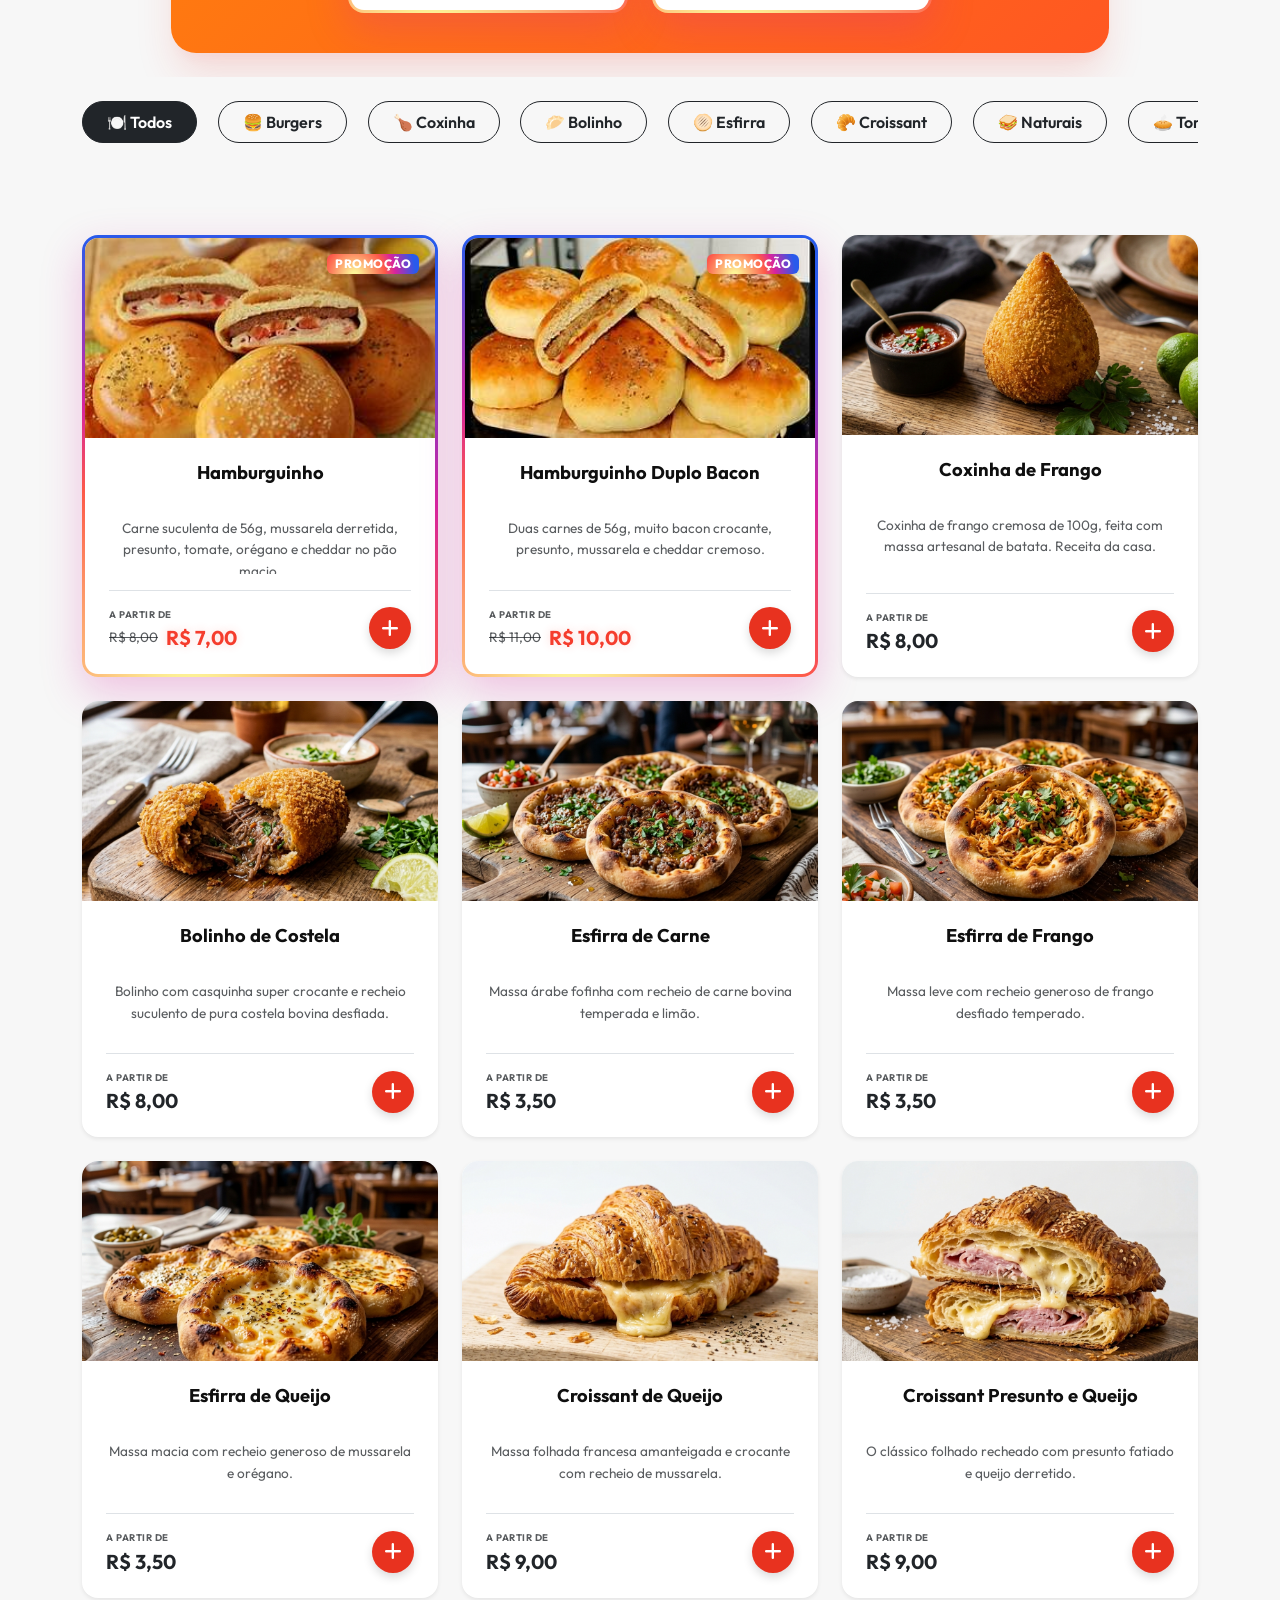
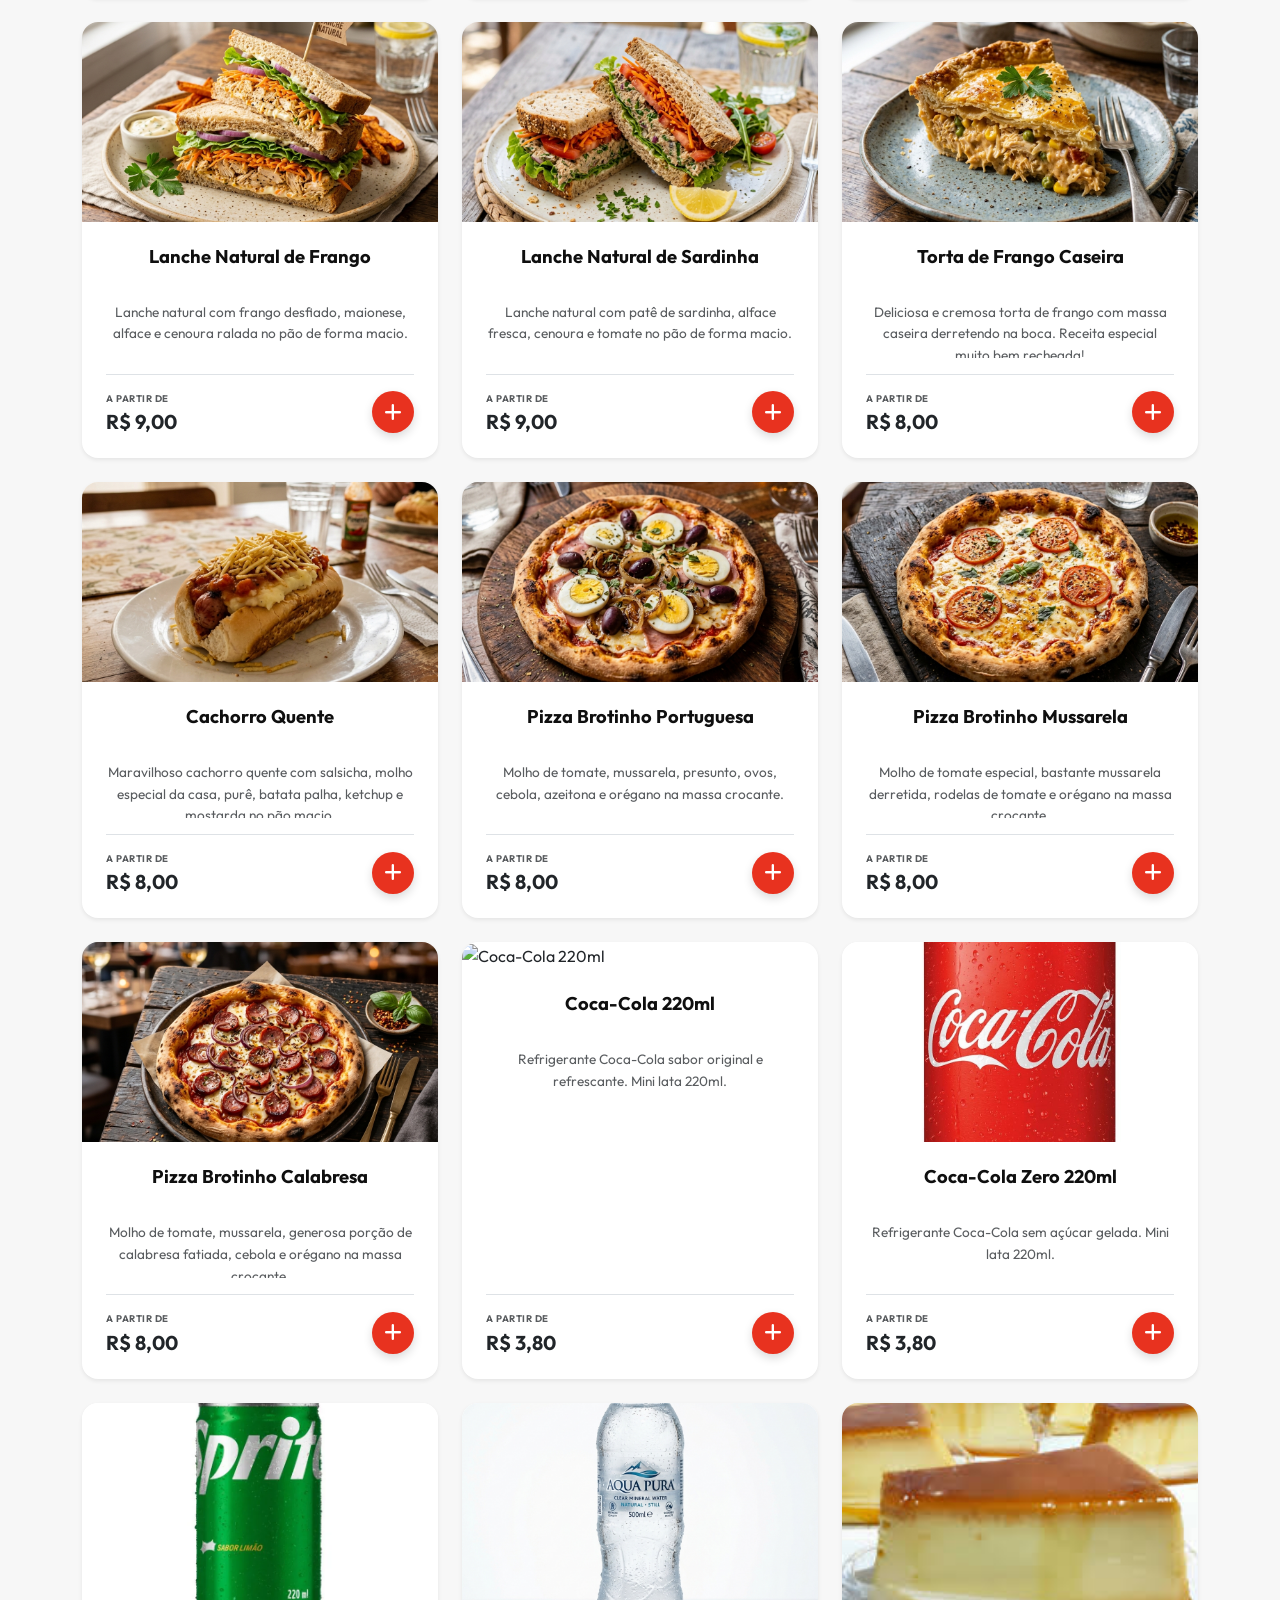
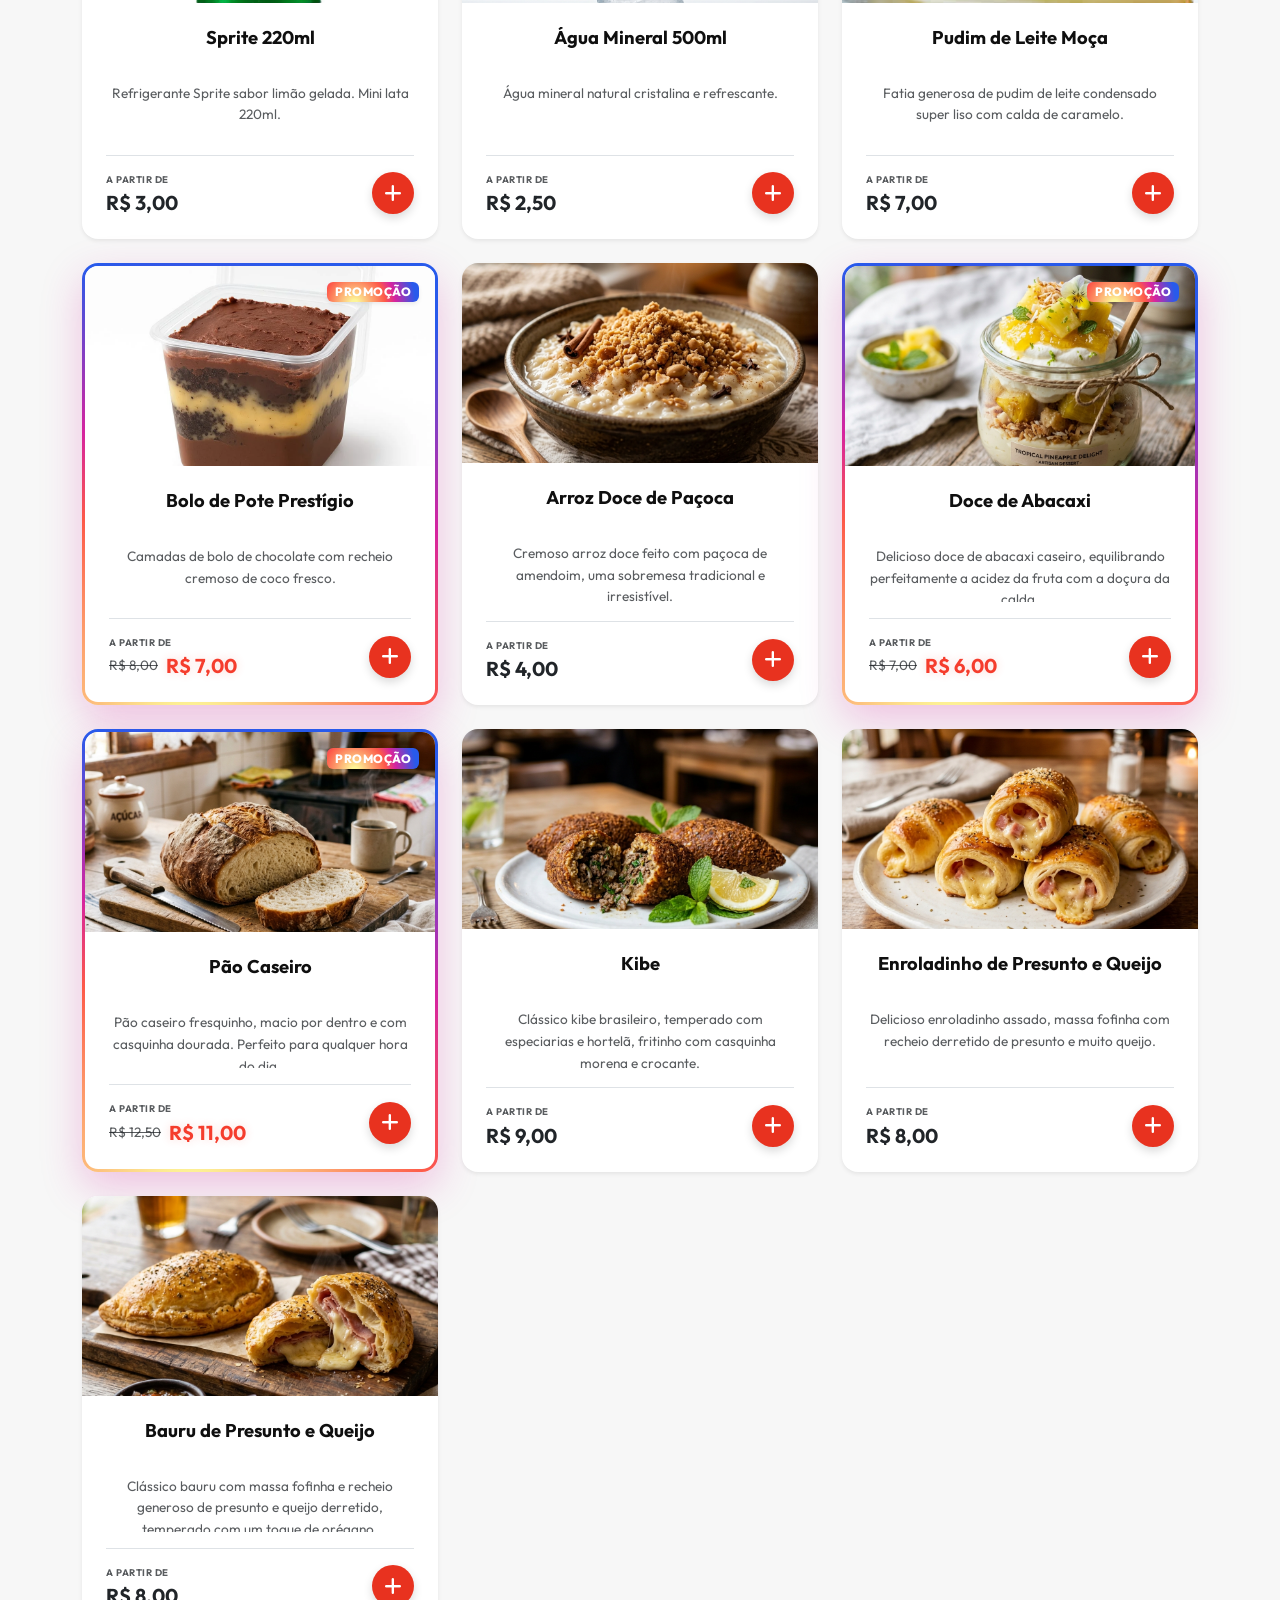
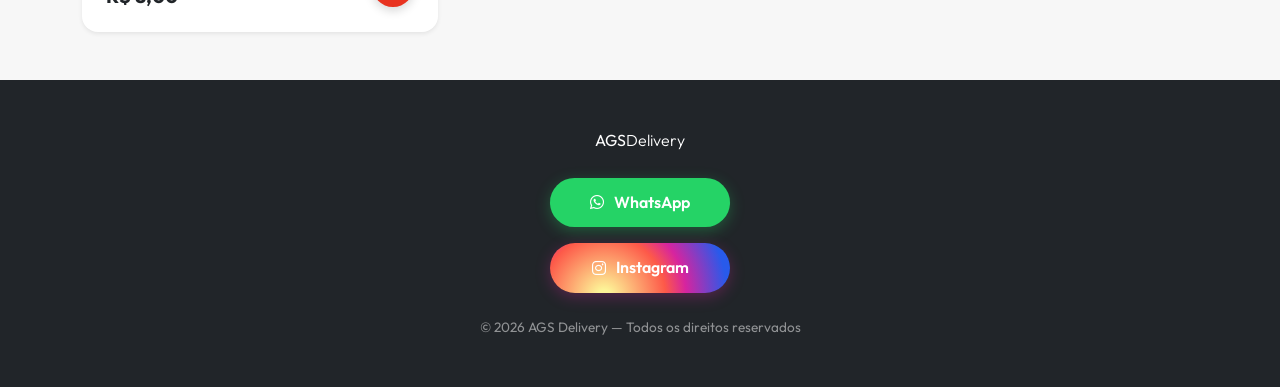
==== commit 1b75c5e5: "Cardapio 138" ====
--- a/index.html
+++ b/index.html
@@ -5,9 +5,9 @@
     <meta charset="UTF-8">
     <meta name="viewport" content="width=device-width, initial-scale=1.0">
     <link href="https://cdn.jsdelivr.net/npm/bootstrap@5.3.3/dist/css/bootstrap.min.css" rel="stylesheet" integrity="sha384-QWTKZyjpPEjISv5WaRU9OFeRpok6YctnYmDr5pNlyT2bRjXh0JMhjY6hW+ALEwIH" crossorigin="anonymous">
-    <link href="https://fonts.googleapis.com/css2?family=Poppins:wght@300;400;500;600;700;800;900&display=swap" rel="stylesheet">
+    <link href="https://fonts.googleapis.com/css2?family=Outfit:wght@300;400;600;700;800;900&family=Playfair+Display:ital,wght@0,700;0,800;1,700;1,800&display=swap" rel="stylesheet">
     <link rel="stylesheet" href="https://cdnjs.cloudflare.com/ajax/libs/font-awesome/6.4.0/css/all.min.css">
-    <link rel="stylesheet" href="./style.css?v=24">
+    <link rel="stylesheet" href="./style.css?v=25">
 </head>
 
 <body>
@@ -15,7 +15,7 @@
     <header class="glass">
         <div class="container position-relative py-2">
             <div class="d-flex justify-content-between align-items-center">
-                <div class="logo mb-0 text-start">AGS<span>Delivery</span></div>
+                <div class="logo mb-0 text-start">AGS<span class="fw-light text-dark">Delivery</span></div>
 
                 <div class="d-flex align-items-center gap-2">
                     <button class="cart-header-btn bg-transparent border-0 position-relative p-2" data-bs-toggle="modal"
@@ -42,8 +42,8 @@
 
     <main class="container">
         <section class="hero text-center">
-            <h1 class="display-4 fw-bold">Sinta o sabor da <span class="text-gradient">Perfeição</span></h1>
-            <p class="lead text-muted mx-auto" style="max-width: 700px;">
+            <h1 class="display-3 fw-bold mb-4" style="font-family: 'Playfair Display', serif;">Sinta o sabor da <br><span class="text-gradient">Perfeição</span></h1>
+            <p class="lead text-muted mx-auto mb-5" style="max-width: 650px; font-weight: 400;">
                 Os melhores ingredientes, selecionados para proporcionar uma experiência gastronômica única na sua casa.
             </p>
         </section>
@@ -189,6 +189,23 @@
                             <p class="mb-0">💰 <strong>TOTAL: <span id="resumoTotal" class="text-danger">R$ 0,00</span></strong></p>
                         </div>
 
+                        <div class="pix-payment-container p-4 rounded-4 bg-white shadow-sm border border-light text-center">
+                            <span class="badge bg-primary text-white mb-3 px-3 py-2 rounded-pill shadow-sm"
+                                style="font-size: 0.75rem; letter-spacing: 1px;">PAGAMENTO VIA PIX</span>
+
+                            <!-- QR Code Automático -->
+                            <div class="qr-code-wrapper mx-auto mb-4 p-3 bg-white rounded-4 shadow-sm"
+                                style="width: 220px; height: 220px; border: 1px solid #f0f0f0;">
+                                <img src="https://i.ibb.co/XxpQjJSg/qr.png" alt="PIX AGS" class="img-fluid"
+                                    style="width: 100%; height: 100%; object-fit: contain;">
+                            </div>
+
+                            <div class="payment-details mb-0">
+                                <p class="mb-0 fw-bold text-dark" style="font-size: 1.1rem;">Mauricio Rogerio Gobato</p>
+                                <span class="badge bg-light text-dark border fw-normal mt-1">Banco Santander</span>
+                            </div>
+                        </div>
+
                         <input type="hidden" id="paymentMethod" value="pix">
                     </div>
                 </div>
--- a/style.css
+++ b/style.css
@@ -1,4 +1,4 @@
-@import url('https://fonts.googleapis.com/css2?family=Poppins:wght@300;400;500;600;700;800;900&display=swap');
+@import url('https://fonts.googleapis.com/css2?family=Outfit:wght@300;400;600;700;800;900&display=swap');
 
 :root {
     --primary: #e8321f;
@@ -8,7 +8,7 @@
     --background: #f7f7f7;
     --surface: #ffffff;
     --text: #1a1a1a;
-    --text-muted: #6b7280;
+    --text-muted: #4b5563;
     --shadow-sm: 0 4px 6px -1px rgba(0, 0, 0, 0.05), 0 2px 4px -1px rgba(0, 0, 0, 0.03);
     --shadow-md: 0 10px 20px -3px rgba(0, 0, 0, 0.08), 0 4px 6px -2px rgba(0, 0, 0, 0.04);
     --shadow-lg: 0 25px 40px -5px rgba(232, 50, 31, 0.15), 0 10px 15px -5px rgba(232, 50, 31, 0.05);
@@ -25,7 +25,7 @@
     margin: 0;
     padding: 0;
     box-sizing: border-box;
-    font-family: 'Poppins', sans-serif;
+    font-family: 'Outfit', sans-serif;
 }
 
 body {
@@ -63,13 +63,14 @@
 }
 
 .logo {
-    font-size: 1.8rem;
+    font-size: 2.2rem;
     font-weight: 800;
+    font-family: 'Playfair Display', serif;
     background: var(--gradient-primary);
     -webkit-background-clip: text;
     background-clip: text;
     -webkit-text-fill-color: transparent;
-    letter-spacing: -1.5px;
+    letter-spacing: -1px;
 }
 
 .search-container input:focus {
@@ -155,8 +156,9 @@
 }
 
 .hero p {
-    font-size: 1.25rem;
+    font-size: 1.2rem;
     color: var(--text-muted);
+    line-height: 1.8;
 }
 
 /* Categories */
@@ -689,6 +691,19 @@
     box-shadow: 0 0 0 0.25rem rgba(232, 50, 31, 0.1);
 }
 
+.pix-payment-container {
+    background: #fff;
+    transition: var(--transition);
+}
+
+.qr-code-wrapper {
+    transition: var(--transition);
+}
+
+.qr-code-wrapper:hover {
+    transform: scale(1.05);
+}
+
 /* Toast Notifications */
 .toast-container {
     position: fixed;
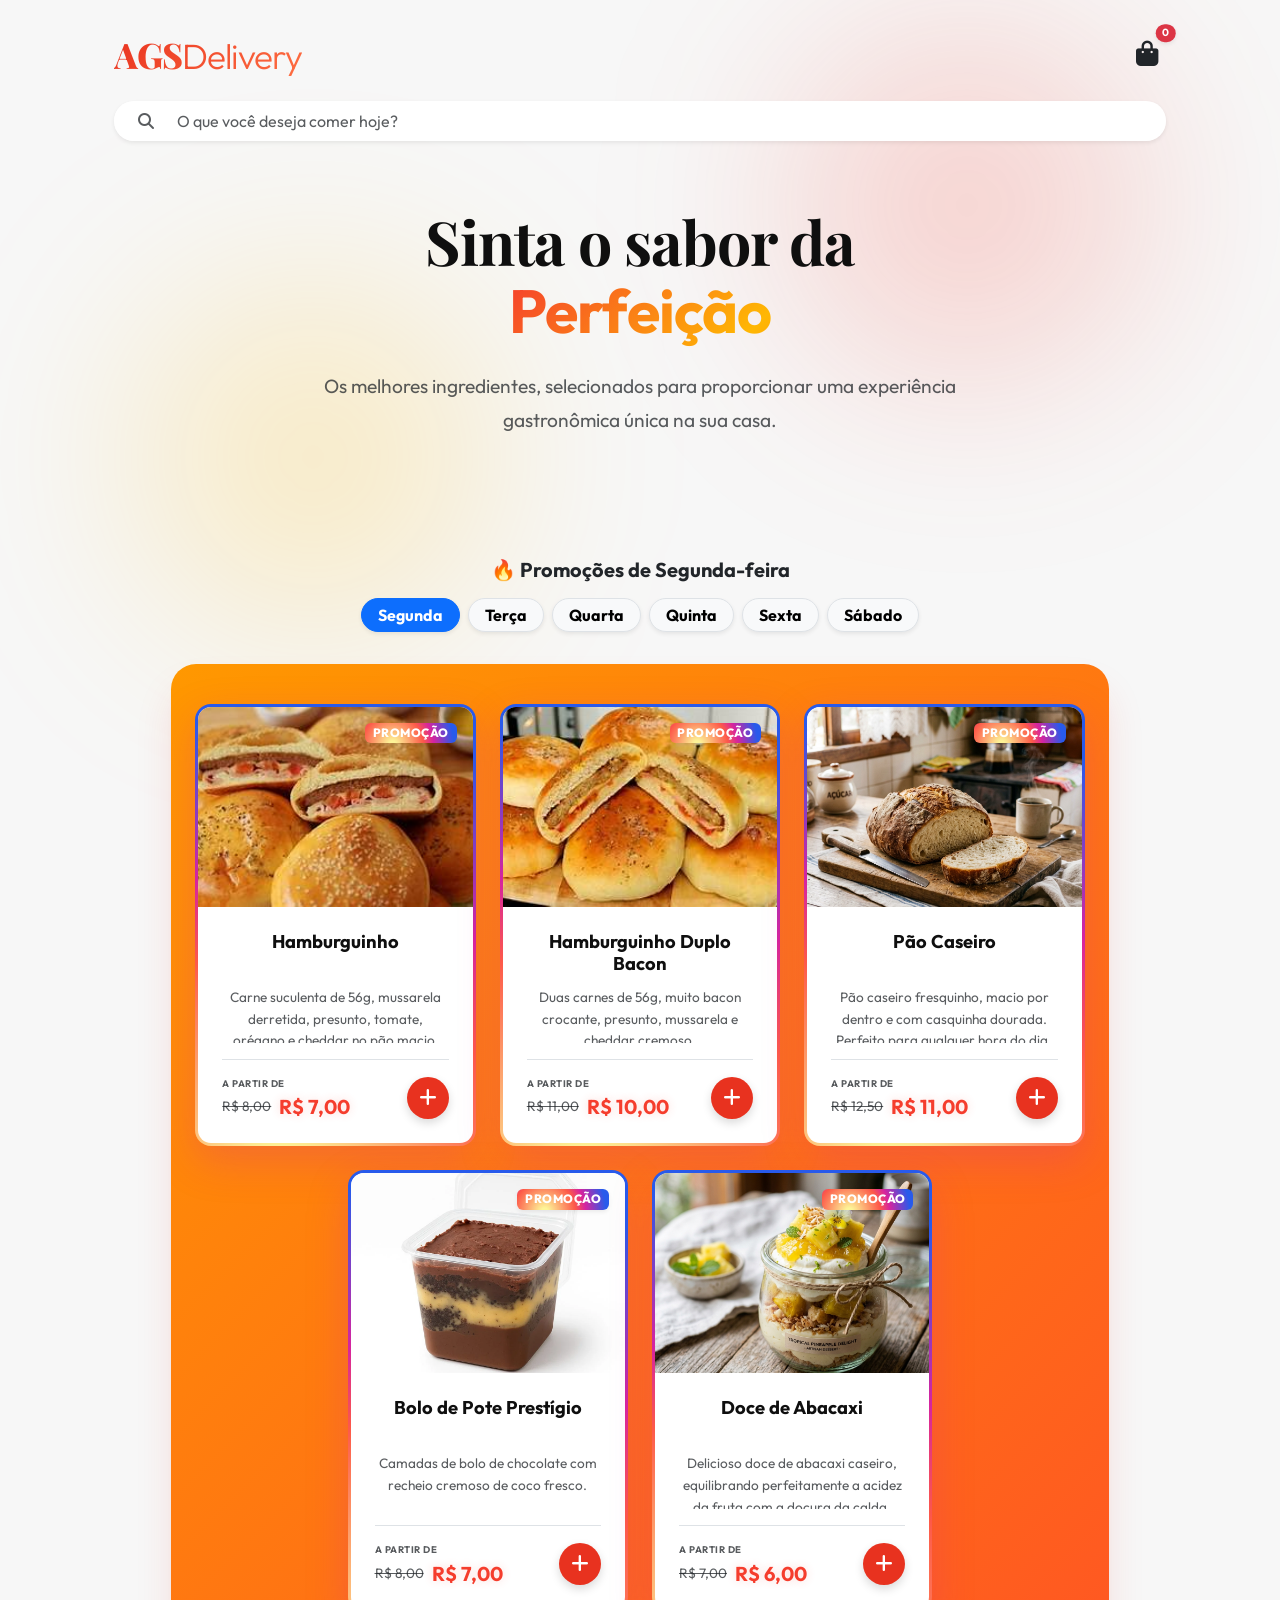
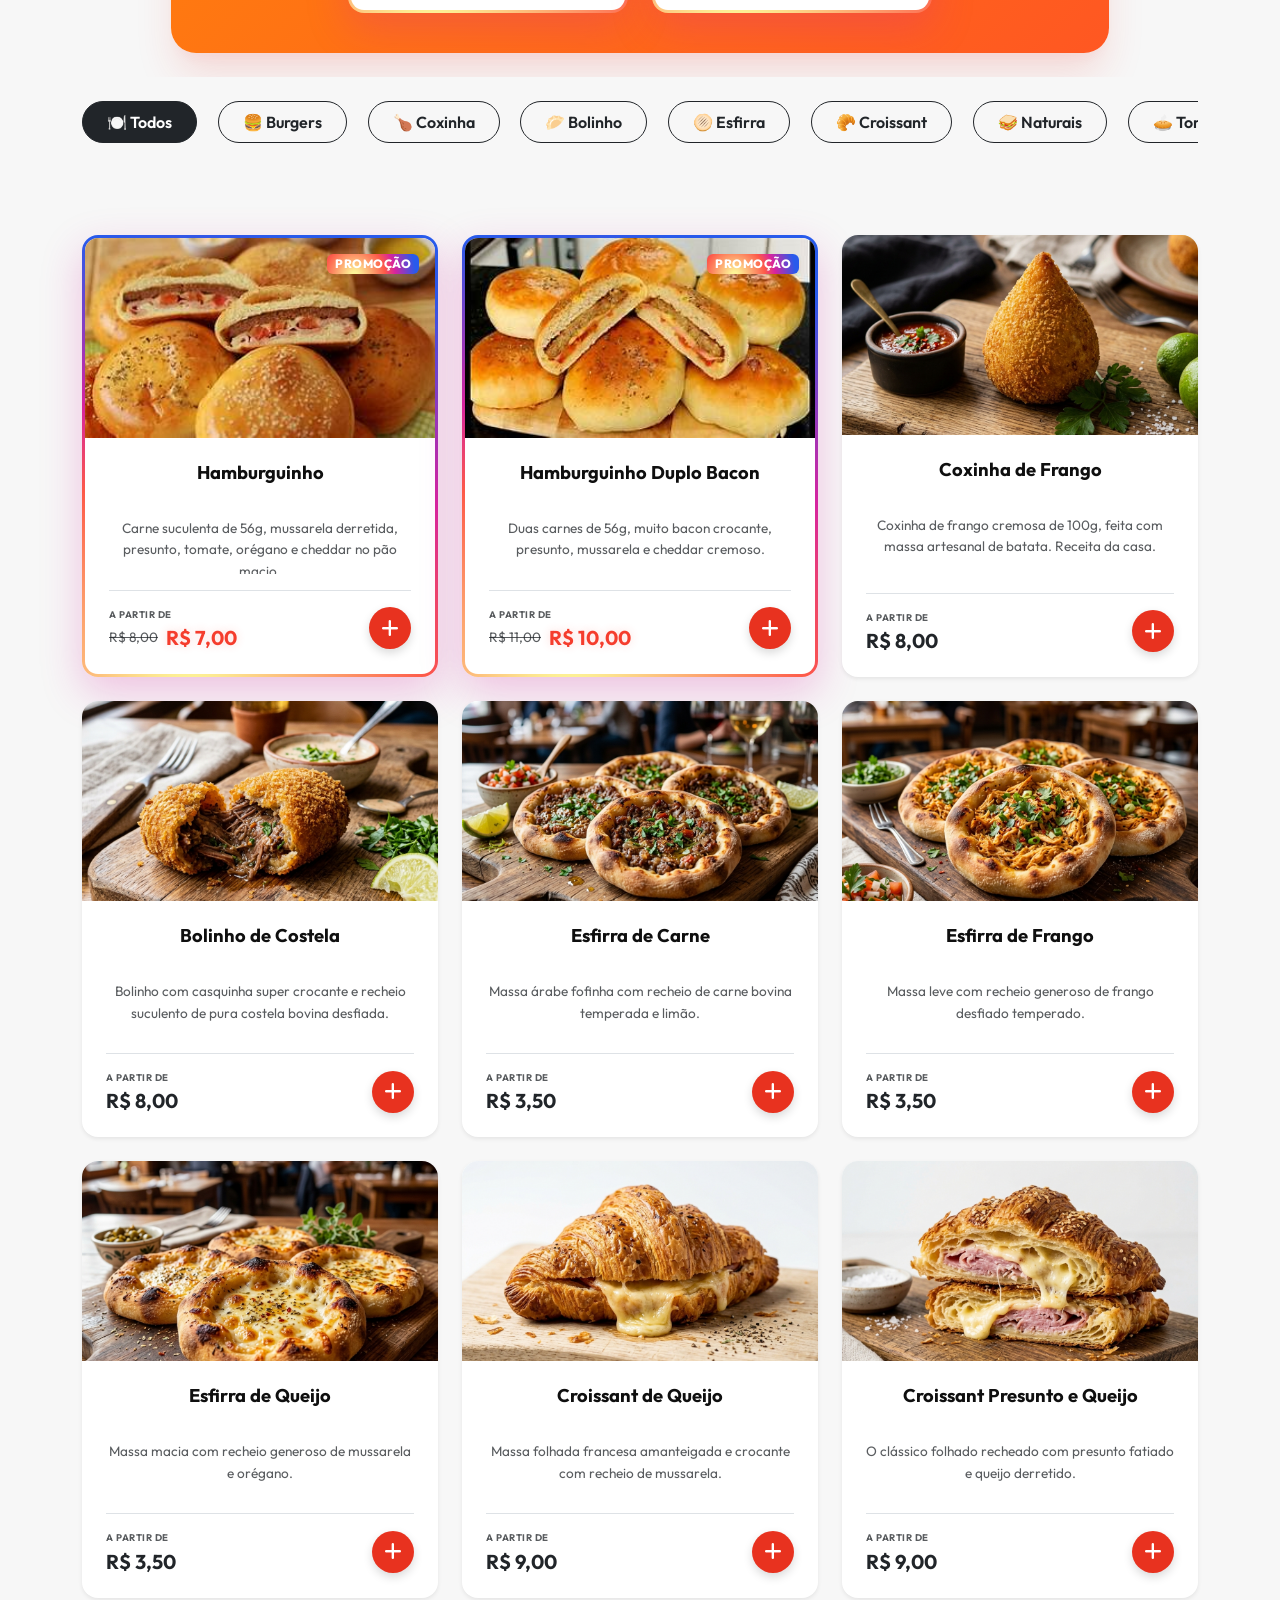
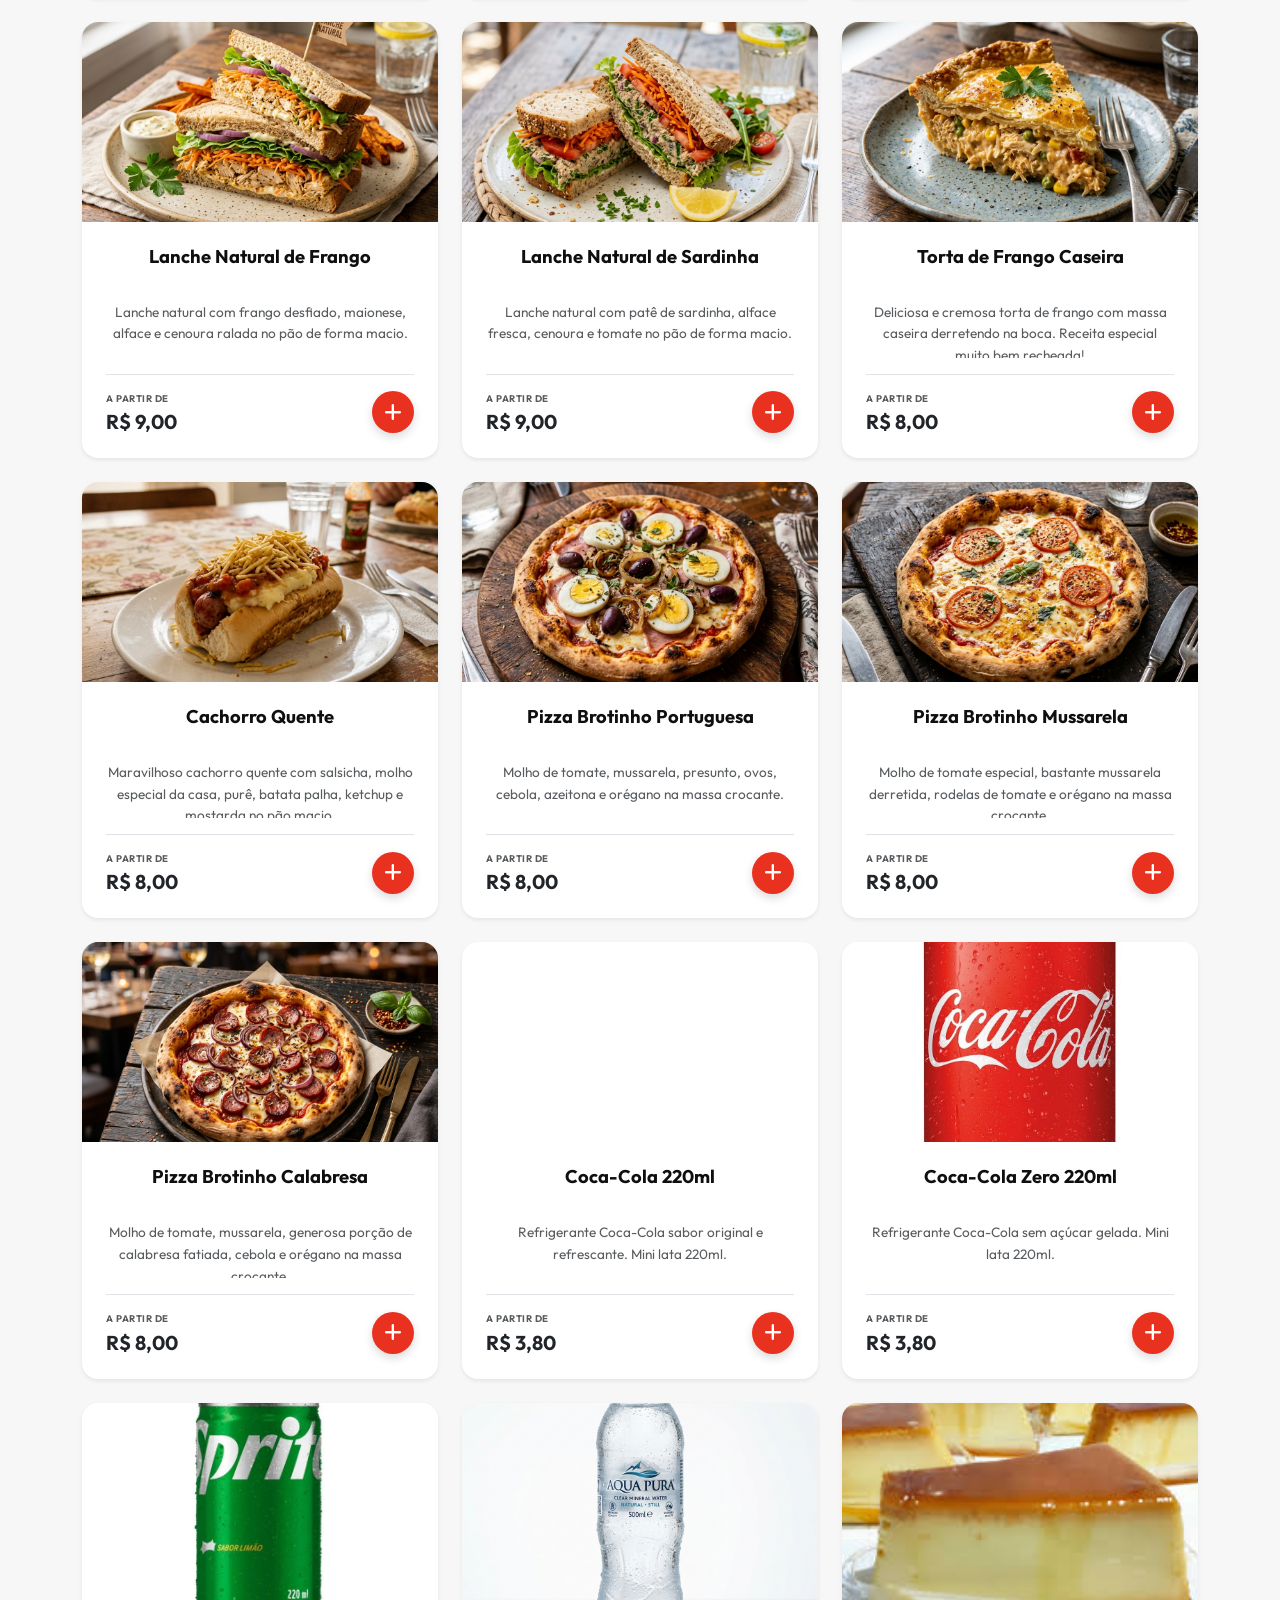
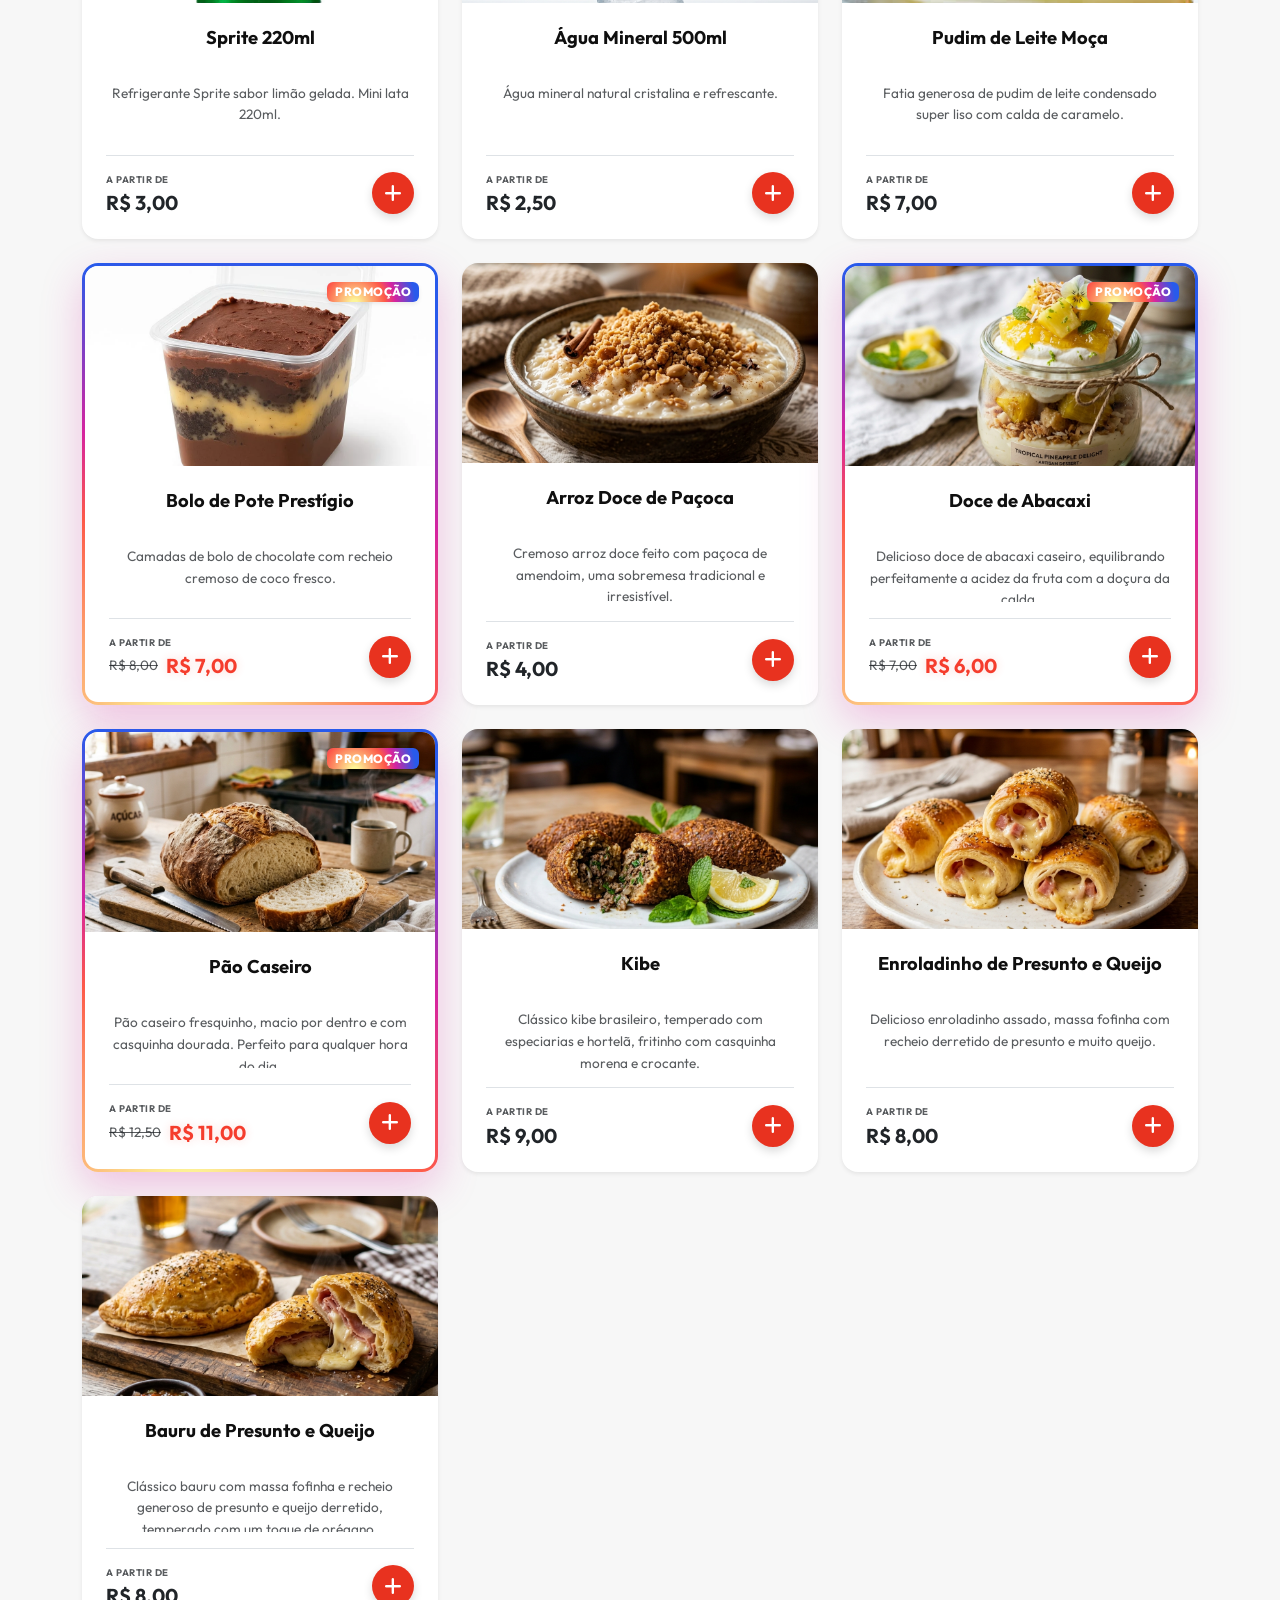
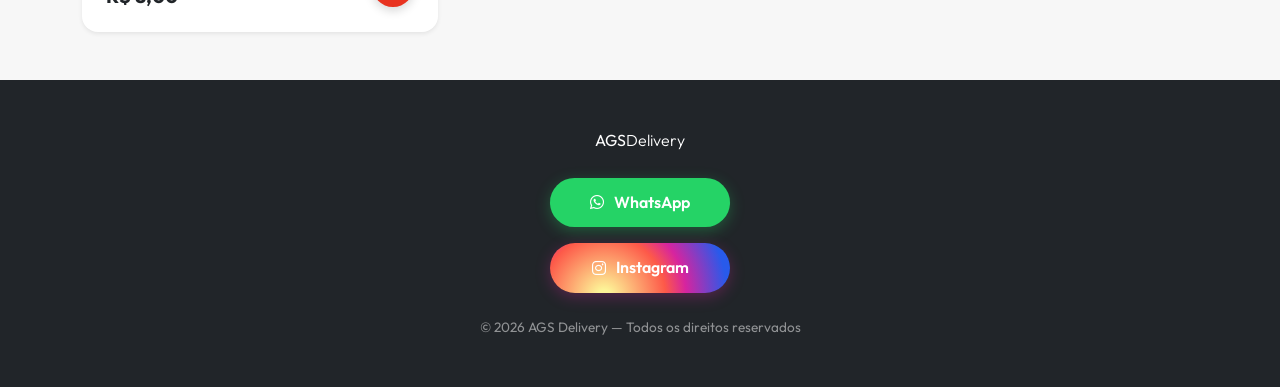
==== commit f4a7fa80: "Cardapio 155" ====
--- a/index.html
+++ b/index.html
@@ -189,31 +189,20 @@
                             <p class="mb-0">💰 <strong>TOTAL: <span id="resumoTotal" class="text-danger">R$ 0,00</span></strong></p>
                         </div>
 
-                        <div class="pix-payment-container p-4 rounded-4 bg-white shadow-sm border border-light text-center">
-                            <span class="badge bg-primary text-white mb-3 px-3 py-2 rounded-pill shadow-sm"
-                                style="font-size: 0.75rem; letter-spacing: 1px;">PAGAMENTO VIA PIX</span>
-
-                            <!-- QR Code Automático -->
-                            <div class="qr-code-wrapper mx-auto mb-4 p-3 bg-white rounded-4 shadow-sm"
-                                style="width: 220px; height: 220px; border: 1px solid #f0f0f0;">
-                                <img src="https://i.ibb.co/XxpQjJSg/qr.png" alt="PIX AGS" class="img-fluid"
-                                    style="width: 100%; height: 100%; object-fit: contain;">
-                            </div>
-
-                            <div class="payment-details mb-0">
-                                <p class="mb-0 fw-bold text-dark" style="font-size: 1.1rem;">Mauricio Rogerio Gobato</p>
-                                <span class="badge bg-light text-dark border fw-normal mt-1">Banco Santander</span>
-                            </div>
-                        </div>
-
-                        <input type="hidden" id="paymentMethod" value="pix">
+                        <div class="mp-payment-container p-4 rounded-4 bg-white shadow-sm border text-center" style="border-color: #009EE3 !important;">
+                            <img src="https://logospng.org/download/mercado-pago/logo-mercado-pago-icone-1024.png" alt="Mercado Pago" style="width: 50px; margin-bottom: 12px;">
+                            <h6 class="fw-bold text-dark mb-1" style="color: #009EE3 !important;">Pagamento Seguro</h6>
+                            <p class="text-muted small mb-0">Você será redirecionado para o ambiente seguro do Mercado Pago para finalizar com PIX ou Cartão.</p>
+                        </div>
+
+                        <input type="hidden" id="paymentMethod" value="mercadopago">
                     </div>
                 </div>
                 <div class="modal-footer border-top-0 pt-0 pb-4 px-4 d-flex flex-column flex-sm-row gap-2">
                     <button type="button" class="btn btn-light rounded-pill px-4 py-2 w-100 fw-bold border"
                         data-bs-dismiss="modal">Continuar Comprando</button>
-                    <button id="btnFinalizar" type="button" class="btn btn-success rounded-pill px-4 py-2 w-100 fw-bold m-0 shadow-sm"
-                        onclick="checkout()"><i class="fab fa-whatsapp me-2"></i> Finalizar Pedido no WhatsApp</button>
+                    <button id="btnFinalizar" type="button" class="btn rounded-pill px-4 py-2 w-100 fw-bold m-0 shadow-sm" style="background-color: #009EE3; color: white;"
+                        onclick="checkout()"><i class="fas fa-lock me-2"></i> Ir para Pagamento</button>
                 </div>
             </div>
         </div>
